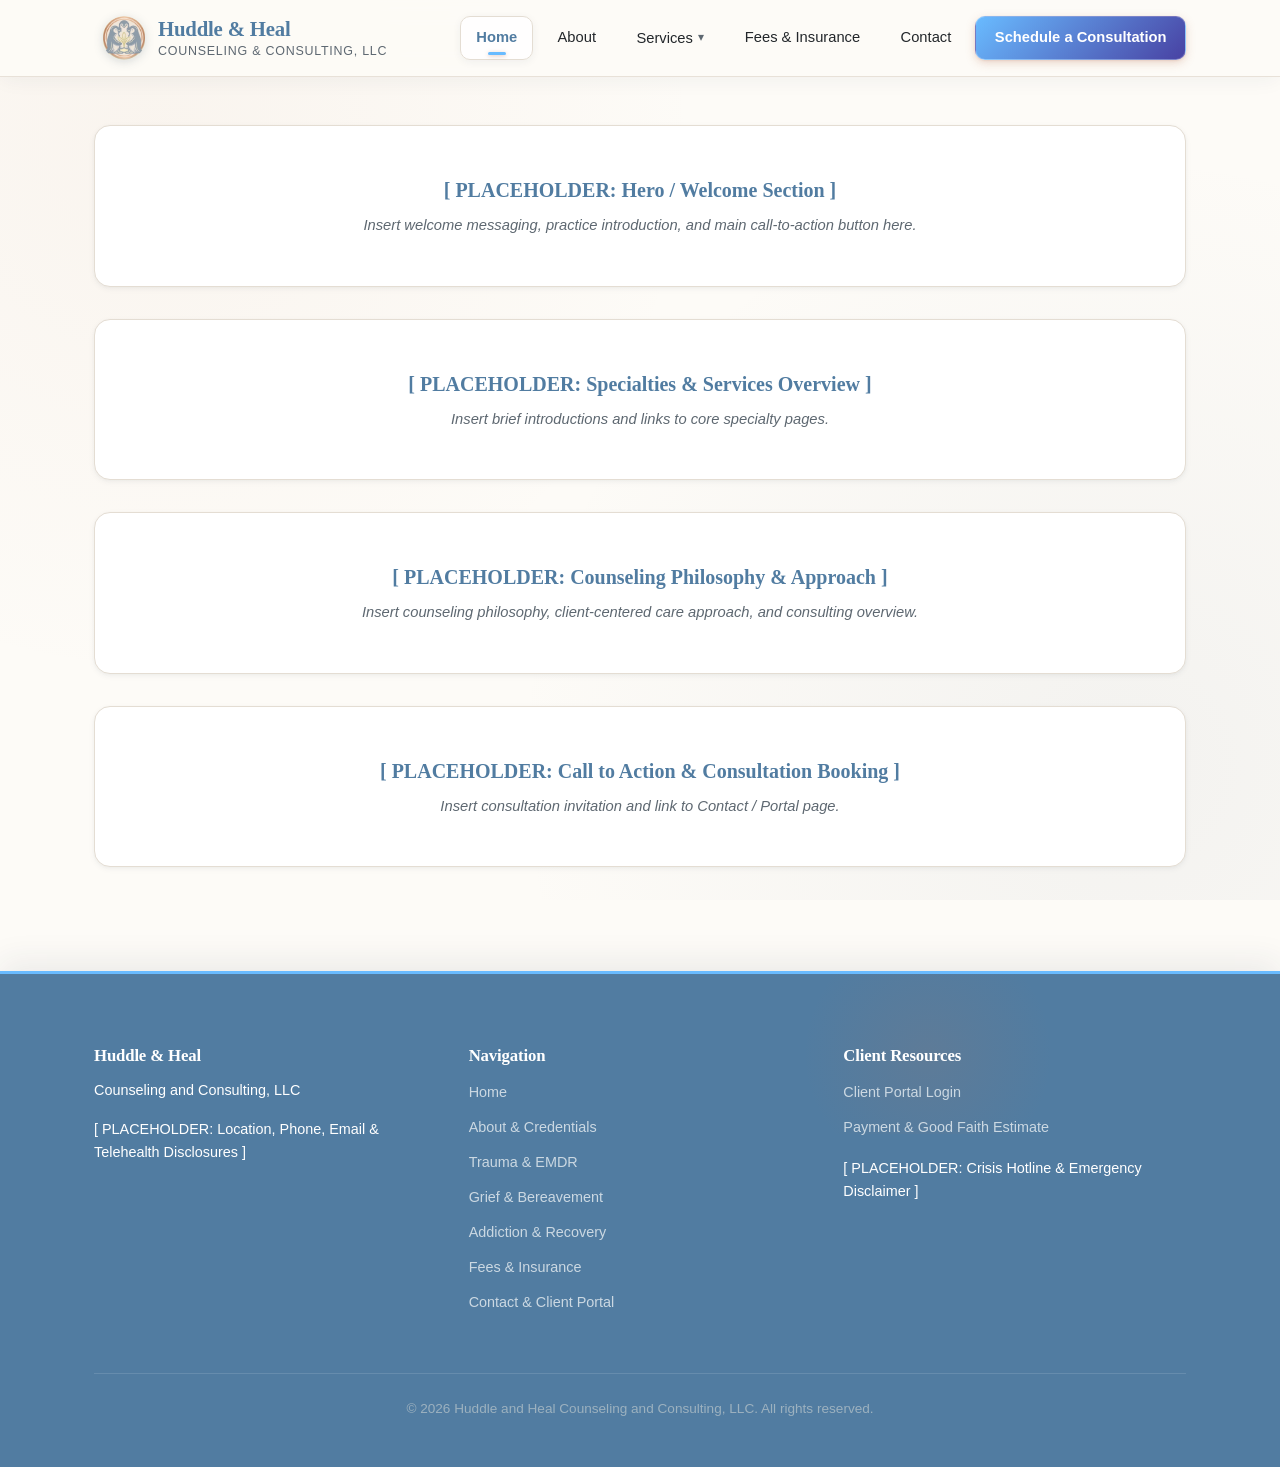
==== index.html @ 3f5bf5b2 "CSS Styling and nav-bar" ====
<!DOCTYPE html>
<html lang="en">

<head>
  <meta charset="UTF-8">
  <meta name="viewport" content="width=device-width, initial-scale=1.0">
  <meta name="description"
    content="Huddle and Heal Counseling and Consulting, LLC - Professional mental health counseling and consulting services.">
  <title>Home | Huddle and Heal Counseling and Consulting, LLC</title>
  <link rel="stylesheet" href="css/styles.css">
</head>

<body>
  <!-- Skip link for keyboard accessibility -->
  <a href="#main-content" class="skip-link">Skip to main content</a>

  <!-- Global Site Header -->
  <header class="site-header">
    <div class="container header-inner">
      <a href="index.html" class="brand-link" aria-label="Huddle and Heal Counseling and Consulting - Home">
        <img src="assets/logo_sm.png" alt="Huddle &amp; Heal Logo" class="brand-logo" width="48" height="48">
        <div class="brand-text">
          <span class="brand-name">Huddle &amp; Heal</span>
          <span class="brand-subtitle">Counseling &amp; Consulting, LLC</span>
        </div>
      </a>

      <button id="nav-toggle" class="nav-toggle" aria-expanded="false" aria-controls="primary-nav"
        aria-label="Toggle navigation menu">
        <span aria-hidden="true">&#9776;</span> Menu
      </button>

      <nav aria-label="Primary Navigation">
        <ul id="primary-nav" class="nav-menu">
          <li><a href="index.html" class="nav-link active" aria-current="page">Home</a></li>
          <li><a href="about.html" class="nav-link">About</a></li>
          <li class="nav-item-dropdown">
            <button class="nav-link dropdown-toggle" aria-expanded="false" aria-haspopup="true">
              Services <span class="dropdown-chevron" aria-hidden="true">&#9662;</span>
            </button>
            <ul class="dropdown-menu" aria-label="Services Submenu">
              <li><a href="trauma-emdr.html" class="dropdown-link">Trauma &amp; EMDR</a></li>
              <li><a href="grief-loss.html" class="dropdown-link">Grief &amp; Loss</a></li>
              <li><a href="addiction-recovery.html" class="dropdown-link">Addiction Recovery</a></li>
            </ul>
          </li>
          <li><a href="fees.html" class="nav-link">Fees &amp; Insurance</a></li>
          <li><a href="contact.html" class="nav-link">Contact</a></li>
          <li><a href="#" class="nav-link nav-cta">Schedule a Consultation</a></li>
        </ul>
      </nav>
    </div>
  </header>

  <!-- Main Content Area -->
  <main id="main-content" class="site-main">
    <div class="container">

      <!-- =================================================================
           PLACEHOLDER: Hero Section
           Insert headline, mission statement, welcoming intro, and primary CTA here.
           ================================================================= -->
      <section class="placeholder-box" aria-label="Hero Section Placeholder">
        <p class="placeholder-title">[ PLACEHOLDER: Hero / Welcome Section ]</p>
        <p class="placeholder-note">Insert welcome messaging, practice introduction, and main call-to-action button
          here.</p>
      </section>

      <!-- =================================================================
           PLACEHOLDER: Specialties / Services Overview
           Insert summary cards or links to specialties (Trauma/EMDR, Grief, Addiction).
           ================================================================= -->
      <section class="placeholder-box" aria-label="Specialties Overview Placeholder">
        <p class="placeholder-title">[ PLACEHOLDER: Specialties &amp; Services Overview ]</p>
        <p class="placeholder-note">Insert brief introductions and links to core specialty pages.</p>
      </section>

      <!-- =================================================================
           PLACEHOLDER: Practice Approach / Philosophy
           Insert counseling philosophy, consulting scope, and care values here.
           ================================================================= -->
      <section class="placeholder-box" aria-label="Practice Approach Placeholder">
        <p class="placeholder-title">[ PLACEHOLDER: Counseling Philosophy &amp; Approach ]</p>
        <p class="placeholder-note">Insert counseling philosophy, client-centered care approach, and consulting
          overview.</p>
      </section>

      <!-- =================================================================
           PLACEHOLDER: Call to Action / Next Steps
           Insert consultation booking details, portal access prompt, and phone/email links.
           ================================================================= -->
      <section class="placeholder-box" aria-label="Call to Action Placeholder">
        <p class="placeholder-title">[ PLACEHOLDER: Call to Action &amp; Consultation Booking ]</p>
        <p class="placeholder-note">Insert consultation invitation and link to Contact / Portal page.</p>
      </section>

    </div>
  </main>

  <!-- Global Site Footer -->
  <footer class="site-footer">
    <div class="container">
      <div class="footer-grid">
        <!-- Practice Info Column -->
        <div>
          <h2 class="footer-heading">Huddle &amp; Heal</h2>
          <p>Counseling and Consulting, LLC</p>
          <!-- PLACEHOLDER: Footer Contact & Location Info -->
          <p class="placeholder-note">[ PLACEHOLDER: Location, Phone, Email &amp; Telehealth Disclosures ]</p>
        </div>

        <!-- Navigation Links Column -->
        <div>
          <h2 class="footer-heading">Navigation</h2>
          <ul class="footer-links">
            <li><a href="index.html">Home</a></li>
            <li><a href="about.html">About &amp; Credentials</a></li>
            <li><a href="trauma-emdr.html">Trauma &amp; EMDR</a></li>
            <li><a href="grief-loss.html">Grief &amp; Bereavement</a></li>
            <li><a href="addiction-recovery.html">Addiction &amp; Recovery</a></li>
            <li><a href="fees.html">Fees &amp; Insurance</a></li>
            <li><a href="contact.html">Contact &amp; Client Portal</a></li>
          </ul>
        </div>

        <!-- Client Portal & Crisis Column -->
        <div>
          <h2 class="footer-heading">Client Resources</h2>
          <ul class="footer-links">
            <li><a href="contact.html">Client Portal Login</a></li>
            <li><a href="fees.html">Payment &amp; Good Faith Estimate</a></li>
          </ul>
          <!-- PLACEHOLDER: Emergency / Crisis Notice -->
          <p class="placeholder-note" style="margin-top: 1rem;">[ PLACEHOLDER: Crisis Hotline &amp; Emergency Disclaimer
            ]</p>
        </div>
      </div>

      <div class="footer-bottom">
        <p>&copy; <span id="current-year">2026</span> Huddle and Heal Counseling and Consulting, LLC. All rights
          reserved.</p>
      </div>
    </div>
  </footer>

  <script src="js/main.js"></script>
</body>

</html>
---- css/styles.css ----
/* ==========================================================================
   Huddle and Heal Counseling and Consulting, LLC
   Base Stylesheet (Vanilla CSS - Zero External Dependencies)
   ========================================================================== */

/* Design Tokens & CSS Variables */
:root {
  /* Color Palette - Matched & Harmonized with Practice Logo (assets/logo.png) */
  /* Slate Blue (Drawn from the penguins & trustworthy clinical foundation) */
  --color-primary: #3c5870;
  --color-primary-light: #52738d;
  --color-primary-dark: #517ca1;
  --color-primary-soft: #edf3f7;

  /* Rose Gold / Warm Terracotta Copper (Drawn from the emblem outer ring) */
  --color-accent: #69bbff;
  --color-accent-hover: #4842a3;
  --color-accent-soft: #fbf1eb;

  /* Golden Wheat / Sprout Gold (Drawn from the center healing sprout) */
  --color-secondary: #9c7b52;
  --color-secondary-light: #d8ba96;
  --color-secondary-soft: #fcf6ee;

  /* Warm Cream & Soft Parchment (Drawn from the logo background & inner emblem) */
  --color-bg-page: #fdfbf7;
  --color-bg-surface: #ffffff;
  --color-bg-alt: #f5efe6;

  /* Typography Neutrals (Warm charcoal drawn from logo text) */
  --color-text-main: #23272b;
  --color-text-muted: #5e6871;
  --color-text-inverse: #ffffff;

  /* Warm Borders & Dividers */
  --color-border: #e4ddd3;
  --color-border-subtle: #efe9e0;

  /* Modern Elevation & Shadow System */
  --shadow-xs: 0 1px 2px rgba(34, 55, 73, 0.04);
  --shadow-sm: 0 2px 6px rgba(34, 55, 73, 0.05), 0 1px 3px rgba(34, 55, 73, 0.03);
  --shadow-md: 0 8px 20px -3px rgba(34, 55, 73, 0.08), 0 3px 8px -2px rgba(34, 55, 73, 0.04);
  --shadow-lg: 0 16px 32px -4px rgba(34, 55, 73, 0.1), 0 6px 14px -3px rgba(34, 55, 73, 0.05);
  --shadow-xl: 0 24px 44px -6px rgba(34, 55, 73, 0.12), 0 10px 20px -5px rgba(34, 55, 73, 0.06);
  --shadow-glow-accent: 0 6px 20px rgba(186, 116, 84, 0.35);
  --shadow-glow-primary: 0 6px 20px rgba(60, 88, 112, 0.25);
  --shadow-inner: inset 0 2px 4px 0 rgba(34, 55, 73, 0.04);

  /* Modern Transitions & Easing */
  --ease-spring: cubic-bezier(0.16, 1, 0.3, 1);
  --ease-smooth: cubic-bezier(0.4, 0, 0.2, 1);
  --transition-fast: 0.15s var(--ease-smooth);
  --transition-base: 0.25s var(--ease-spring);
  --transition-slow: 0.4s var(--ease-spring);

  /* Typography Stack - System font stack for zero external dependencies */
  --font-family-sans: -apple-system, BlinkMacSystemFont, "Segoe UI", Roboto, "Helvetica Neue", Arial, sans-serif;
  --font-family-serif: "Georgia", "Cambria", "Times New Roman", serif;

  --font-size-base: 1rem;
  --line-height-base: 1.6;

  /* Spacing Scale */
  --space-xxs: 0.25rem;
  --space-xs: 0.5rem;
  --space-sm: 0.75rem;
  --space-md: 1rem;
  --space-lg: 1.5rem;
  --space-xl: 2rem;
  --space-2xl: 3rem;
  --space-3xl: 4.5rem;

  /* Layout */
  --container-max-width: 1140px;
  --header-height: 4.75rem;
  --border-radius-sm: 6px;
  --border-radius-md: 10px;
  --border-radius-lg: 16px;
}

/* Reset & Box Sizing */
*,
*::before,
*::after {
  box-sizing: border-box;
  margin: 0;
  padding: 0;
}

html {
  font-size: 100%;
  scroll-behavior: smooth;
}

body {
  min-height: 100vh;
  display: flex;
  flex-direction: column;
  background-color: var(--color-bg-page);
  background-image:
    radial-gradient(circle at 12% 15%, rgba(202, 156, 125, 0.07) 0%, transparent 40%),
    radial-gradient(circle at 88% 85%, rgba(144, 154, 164, 0.09) 0%, transparent 45%);
  background-attachment: fixed;
  color: var(--color-text-main);
  font-family: var(--font-family-sans);
  font-size: var(--font-size-base);
  line-height: var(--line-height-base);
  -webkit-font-smoothing: antialiased;
}

/* Typography Defaults */
h1,
h2,
h3,
h4,
h5,
h6 {
  font-family: var(--font-family-serif);
  color: var(--color-primary-dark);
  line-height: 1.25;
  font-weight: 600;
  margin-bottom: var(--space-md);
  letter-spacing: -0.01em;
}

h1 {
  font-size: 2.25rem;
}

h2 {
  font-size: 1.75rem;
}

h3 {
  font-size: 1.35rem;
}

p {
  margin-bottom: var(--space-md);
}

a {
  color: var(--color-primary);
  text-decoration: none;
  transition: color var(--transition-fast);
}

a:hover,
a:focus-visible {
  color: var(--color-accent);
}

ul,
ol {
  margin-bottom: var(--space-md);
  padding-left: var(--space-xl);
}

/* Layout Utilities */
.container {
  width: 100%;
  max-width: var(--container-max-width);
  margin-left: auto;
  margin-right: auto;
  padding-left: var(--space-lg);
  padding-right: var(--space-lg);
}

/* ==========================================================================
   Header & Navigation
   ========================================================================== */
.site-header {
  position: sticky;
  top: 0;
  z-index: 1000;
  background-color: rgba(253, 251, 247, 0.92);
  backdrop-filter: blur(14px);
  -webkit-backdrop-filter: blur(14px);
  border-bottom: 1px solid rgba(228, 221, 211, 0.85);
  box-shadow: 0 4px 20px -2px rgba(34, 55, 73, 0.06);
  transition: background-color var(--transition-base), box-shadow var(--transition-base);
}

.site-header.is-scrolled {
  background-color: rgba(253, 251, 247, 0.98);
  box-shadow: 0 8px 24px -4px rgba(34, 55, 73, 0.1);
  border-bottom-color: rgba(228, 221, 211, 0.95);
}

.header-inner {
  display: flex;
  align-items: center;
  justify-content: space-between;
  min-height: var(--header-height);
  padding-top: var(--space-xs);
  padding-bottom: var(--space-xs);
}

.brand-link {
  display: flex;
  align-items: center;
  gap: var(--space-sm);
  text-decoration: none;
  border-radius: var(--border-radius-sm);
  padding: var(--space-xxs) var(--space-xs);
  transition: transform var(--transition-base);
}

.brand-link:hover,
.brand-link:focus-visible {
  transform: translateY(-1.5px);
}

.brand-logo {
  width: 44px;
  height: 44px;
  object-fit: contain;
  border-radius: 50%;
  filter: drop-shadow(0 2px 5px rgba(34, 55, 73, 0.16));
  transition: transform var(--transition-base);
  flex-shrink: 0;
}

.brand-link:hover .brand-logo {
  transform: scale(1.06) rotate(-2deg);
}

.brand-text {
  display: flex;
  flex-direction: column;
}

.brand-name {
  font-family: var(--font-family-serif);
  font-size: 1.3rem;
  font-weight: 700;
  color: var(--color-primary-dark);
  letter-spacing: -0.01em;
  transition: color var(--transition-fast);
  line-height: 1.2;
}

.brand-link:hover .brand-name {
  color: var(--color-accent);
}

.brand-subtitle {
  font-size: 0.78rem;
  color: var(--color-text-muted);
  letter-spacing: 0.06em;
  text-transform: uppercase;
  line-height: 1.2;
  margin-top: 2px;
}

/* Nav Menu */
.nav-menu {
  display: flex;
  align-items: center;
  gap: var(--space-xs);
  list-style: none;
  margin: 0;
  padding: 0;
}

.nav-link {
  position: relative;
  font-size: 0.92rem;
  font-weight: 500;
  color: var(--color-text-main);
  padding: 0.55rem 0.95rem;
  border-radius: var(--border-radius-md);
  border: 1px solid transparent;
  transition:
    color var(--transition-fast),
    background-color var(--transition-fast),
    border-color var(--transition-fast),
    box-shadow var(--transition-base),
    transform var(--transition-base);
  display: inline-flex;
  align-items: center;
  justify-content: center;
}

/* Noticeable Hover State for Nav Buttons */
.nav-link:hover {
  color: var(--color-primary-dark);
  background-color: var(--color-bg-surface);
  border-color: var(--color-border);
  box-shadow: 0 4px 12px rgba(60, 88, 112, 0.12), 0 1px 3px rgba(60, 88, 112, 0.06);
  transform: translateY(-2px);
}

.nav-link:focus-visible {
  color: var(--color-primary-dark);
  background-color: var(--color-bg-surface);
  border-color: var(--color-primary);
  box-shadow: 0 0 0 3px rgba(60, 88, 112, 0.25), 0 4px 12px rgba(60, 88, 112, 0.1);
  outline: none;
  transform: translateY(-1px);
}

.nav-link:active {
  transform: translateY(0);
  box-shadow: 0 2px 4px rgba(60, 88, 112, 0.08);
}

/* Active Page Indicator with Warm Copper Dot/Accent */
.nav-link.active {
  color: var(--color-primary-dark);
  font-weight: 600;
  background-color: rgba(255, 255, 255, 0.85);
  border-color: var(--color-border);
  box-shadow: 0 2px 8px rgba(34, 55, 73, 0.06);
}

.nav-link.active::after {
  content: "";
  position: absolute;
  bottom: 4px;
  left: 50%;
  transform: translateX(-50%);
  width: 18px;
  height: 2.5px;
  background-color: var(--color-accent);
  border-radius: 2px;
  box-shadow: 0 1px 4px rgba(186, 116, 84, 0.4);
}

/* Nav CTA - Contact & Portal Access Button */
.nav-cta {
  background: linear-gradient(135deg, var(--color-accent) 0%, var(--color-accent-hover) 100%);
  color: var(--color-text-inverse) !important;
  font-weight: 600;
  padding: 0.55rem 1.15rem;
  border-radius: var(--border-radius-md);
  border: 1px solid rgba(255, 255, 255, 0.25);
  box-shadow: 0 3px 10px rgba(186, 116, 84, 0.28), 0 1px 2px rgba(186, 116, 84, 0.15);
  transition:
    background var(--transition-fast),
    box-shadow var(--transition-base),
    transform var(--transition-base),
    filter var(--transition-fast);
}

/* Noticeable Hover State for CTA Button */
.nav-cta:hover {
  background: linear-gradient(135deg, #4842a3 0%, var(--color-accent) 100%);
  box-shadow: 0 8px 24px rgba(186, 116, 84, 0.42), 0 2px 6px rgba(186, 116, 84, 0.2);
  transform: translateY(-2.5px) scale(1.02);
  filter: brightness(1.04);
}

.nav-cta:focus-visible {
  outline: none;
  box-shadow: 0 0 0 3px rgba(186, 116, 84, 0.4), 0 8px 24px rgba(186, 116, 84, 0.4);
  transform: translateY(-1.5px);
}

.nav-cta:active {
  transform: translateY(0) scale(0.99);
  box-shadow: 0 2px 6px rgba(186, 116, 84, 0.3);
}

.nav-cta.active::after {
  display: none;
}

/* ==========================================================================
   Services Dropdown Menu
   ========================================================================== */
.nav-item-dropdown {
  position: relative;
  list-style: none;
}

.dropdown-toggle {
  font-family: inherit;
  font-size: 0.92rem;
  font-weight: 500;
  cursor: pointer;
  background: transparent;
  border: 1px solid transparent;
  display: inline-flex;
  align-items: center;
  gap: 0.35rem;
}

.dropdown-chevron {
  font-size: 0.72rem;
  line-height: 1;
  display: inline-block;
  transition: transform var(--transition-fast);
  color: var(--color-text-muted);
}

.dropdown-toggle:hover .dropdown-chevron,
.dropdown-toggle[aria-expanded="true"] .dropdown-chevron,
.nav-item-dropdown:hover .dropdown-chevron {
  transform: rotate(180deg);
  color: var(--color-primary-dark);
}

.dropdown-menu {
  position: absolute;
  top: calc(100% + 6px);
  left: 0;
  min-width: 220px;
  background-color: rgba(253, 251, 247, 0.98);
  backdrop-filter: blur(16px);
  -webkit-backdrop-filter: blur(16px);
  border: 1px solid var(--color-border);
  border-radius: var(--border-radius-md);
  box-shadow: var(--shadow-lg), 0 0 0 1px rgba(186, 116, 84, 0.15);
  padding: var(--space-xs);
  list-style: none;
  margin: 0;
  display: none;
  flex-direction: column;
  gap: 3px;
  z-index: 1010;
  animation: dropdownFadeIn 0.2s var(--ease-spring);
}

/* Invisible bridge so mouse hover doesn't close the dropdown */
.dropdown-menu::before {
  content: "";
  position: absolute;
  top: -8px;
  left: 0;
  right: 0;
  height: 8px;
}

@keyframes dropdownFadeIn {
  from {
    opacity: 0;
    transform: translateY(-6px);
  }

  to {
    opacity: 1;
    transform: translateY(0);
  }
}

/* Desktop hover / focus / open triggers */
.nav-item-dropdown:hover .dropdown-menu,
.nav-item-dropdown:focus-within .dropdown-menu,
.dropdown-menu.is-open {
  display: flex;
}

.dropdown-link {
  font-size: 0.9rem;
  font-weight: 500;
  color: var(--color-text-main);
  padding: 0.6rem 0.95rem;
  border-radius: var(--border-radius-sm);
  text-decoration: none;
  display: block;
  transition:
    color var(--transition-fast),
    background-color var(--transition-fast),
    transform var(--transition-base),
    box-shadow var(--transition-fast);
}

.dropdown-link:hover,
.dropdown-link:focus-visible {
  color: var(--color-primary-dark);
  background-color: var(--color-bg-surface);
  transform: translateX(3px);
  box-shadow: var(--shadow-xs);
}

.dropdown-link.active {
  font-weight: 600;
  color: var(--color-primary-dark);
  background-color: var(--color-bg-alt);
  border-left: 3px solid var(--color-accent);
}

/* Mobile Nav Toggle */
.nav-toggle {
  display: none;
  background-color: var(--color-bg-surface);
  border: 1px solid var(--color-border);
  padding: 0.5rem 0.85rem;
  border-radius: var(--border-radius-md);
  cursor: pointer;
  color: var(--color-text-main);
  font-size: 0.95rem;
  font-weight: 500;
  box-shadow: var(--shadow-xs);
  transition:
    background-color var(--transition-fast),
    border-color var(--transition-fast),
    box-shadow var(--transition-base),
    transform var(--transition-base);
}

.nav-toggle:hover {
  background-color: var(--color-bg-alt);
  border-color: var(--color-primary-light);
  color: var(--color-primary-dark);
  box-shadow: var(--shadow-sm);
  transform: translateY(-1px);
}

.nav-toggle:focus-visible {
  outline: none;
  box-shadow: 0 0 0 3px rgba(60, 88, 112, 0.3), var(--shadow-sm);
}

.nav-toggle:active {
  transform: translateY(0);
}

/* ==========================================================================
   Main Content Area & Page Header
   ========================================================================== */
.site-main {
  flex: 1 0 auto;
  padding-top: var(--space-2xl);
  padding-bottom: var(--space-3xl);
}

/* Page Header / Hero Block Base with Gradient Highlighting */
.page-header {
  position: relative;
  padding: var(--space-3xl) 0;
  margin-bottom: var(--space-2xl);
  background: linear-gradient(180deg, var(--color-bg-alt) 0%, rgba(245, 239, 230, 0.5) 100%);
  border-bottom: 1px solid var(--color-border);
  box-shadow: 0 4px 20px -4px rgba(34, 55, 73, 0.05);
  overflow: hidden;
}

.page-header::before {
  content: "";
  position: absolute;
  top: 0;
  left: 0;
  right: 0;
  height: 3px;
  background: linear-gradient(90deg, var(--color-primary) 0%, var(--color-accent) 50%, var(--color-secondary) 100%);
  opacity: 0.9;
}

.page-header h1 {
  margin-bottom: var(--space-xs);
  letter-spacing: -0.02em;
}

.page-header .page-description {
  color: var(--color-text-muted);
  font-size: 1.15rem;
  max-width: 700px;
  margin-bottom: 0;
  line-height: 1.5;
}

/* ==========================================================================
   Placeholder Box Styles - Modern Card Surface with Subtle Highlighting & Shadows
   ========================================================================== */
.placeholder-box {
  position: relative;
  background: var(--color-bg-surface);
  border: 1px solid var(--color-border);
  border-radius: var(--border-radius-lg);
  padding: var(--space-2xl) var(--space-xl);
  margin-bottom: var(--space-xl);
  text-align: center;
  box-shadow: var(--shadow-sm);
  transition:
    transform var(--transition-base),
    box-shadow var(--transition-base),
    border-color var(--transition-fast);
  overflow: hidden;
}

/* Ambient glow accent top line on cards */
.placeholder-box::before {
  content: "";
  position: absolute;
  top: 0;
  left: 0;
  right: 0;
  height: 3px;
  background: linear-gradient(90deg, transparent, rgba(186, 116, 84, 0.4), transparent);
  opacity: 0;
  transition: opacity var(--transition-base);
}

/* Noticeable Hover State for Cards */
.placeholder-box:hover {
  transform: translateY(-4px);
  box-shadow: var(--shadow-md), 0 0 0 1px rgba(186, 116, 84, 0.25);
  border-color: var(--color-secondary-light);
}

.placeholder-box:hover::before {
  opacity: 1;
}

.placeholder-box .placeholder-title {
  font-family: var(--font-family-serif);
  font-size: 1.25rem;
  font-weight: 600;
  color: var(--color-primary-dark);
  margin-bottom: var(--space-xs);
  transition: color var(--transition-fast);
}

.placeholder-box:hover .placeholder-title {
  color: var(--color-accent);
}

.placeholder-box .placeholder-note {
  color: var(--color-text-muted);
  font-size: 0.92rem;
  font-style: italic;
  margin-bottom: 0;
  max-width: 680px;
  margin-left: auto;
  margin-right: auto;
}

/* ==========================================================================
   Reusable Modern Interactive Controls & Buttons
   ========================================================================== */
.btn {
  display: inline-flex;
  align-items: center;
  justify-content: center;
  font-family: var(--font-family-sans);
  font-size: 0.95rem;
  font-weight: 600;
  line-height: 1.2;
  padding: 0.65rem 1.4rem;
  border-radius: var(--border-radius-md);
  border: 1px solid transparent;
  cursor: pointer;
  text-decoration: none;
  transition:
    background var(--transition-fast),
    border-color var(--transition-fast),
    box-shadow var(--transition-base),
    transform var(--transition-base),
    filter var(--transition-fast);
}

.btn-primary {
  background-color: var(--color-primary);
  color: var(--color-text-inverse);
  box-shadow: 0 4px 12px rgba(60, 88, 112, 0.25);
}

.btn-primary:hover {
  background-color: var(--color-primary-light);
  color: var(--color-text-inverse);
  box-shadow: 0 8px 22px rgba(60, 88, 112, 0.35);
  transform: translateY(-2px);
}

.btn-accent {
  background: linear-gradient(135deg, var(--color-accent) 0%, var(--color-accent-hover) 100%);
  color: var(--color-text-inverse);
  box-shadow: 0 4px 14px rgba(186, 116, 84, 0.3);
}

.btn-accent:hover {
  color: var(--color-text-inverse);
  box-shadow: 0 8px 24px rgba(186, 116, 84, 0.45);
  transform: translateY(-2px);
  filter: brightness(1.05);
}

.btn-outline {
  background-color: transparent;
  color: var(--color-primary-dark);
  border-color: var(--color-border);
  box-shadow: var(--shadow-xs);
}

.btn-outline:hover {
  background-color: var(--color-bg-surface);
  border-color: var(--color-primary);
  color: var(--color-primary-dark);
  box-shadow: var(--shadow-sm);
  transform: translateY(-2px);
}

.btn:active {
  transform: translateY(0);
}

/* ==========================================================================
   Footer
   ========================================================================== */
.site-footer {
  margin-top: auto;
  position: relative;
  background-color: var(--color-primary-dark);
  color: var(--color-text-inverse);
  padding-top: var(--space-3xl);
  padding-bottom: var(--space-xl);
  font-size: 0.9rem;
  border-top: 3px solid var(--color-accent);
  box-shadow: 0 -10px 30px rgba(34, 55, 73, 0.08);
}

/* Subtle ambient glow in footer */
.site-footer::before {
  content: "";
  position: absolute;
  top: 0;
  right: 15%;
  width: 320px;
  height: 160px;
  background: radial-gradient(circle, rgba(186, 116, 84, 0.12) 0%, transparent 70%);
  pointer-events: none;
}

.footer-grid {
  display: grid;
  grid-template-columns: repeat(auto-fit, minmax(220px, 1fr));
  gap: var(--space-xl);
  margin-bottom: var(--space-2xl);
  position: relative;
}

.footer-heading {
  color: var(--color-text-inverse);
  font-size: 1.05rem;
  margin-bottom: var(--space-sm);
  font-family: var(--font-family-serif);
  letter-spacing: -0.01em;
}

.footer-links {
  list-style: none;
  padding: 0;
  margin: 0;
}

.footer-links li {
  margin-bottom: var(--space-xs);
}

.footer-links a {
  display: inline-block;
  color: #cbd8e2;
  text-decoration: none;
  padding: 2px 0;
  border-radius: var(--border-radius-sm);
  transition:
    color var(--transition-fast),
    transform var(--transition-base);
}

.footer-links a:hover,
.footer-links a:focus-visible {
  color: #f3cfbe;
  text-decoration: none;
  transform: translateX(4px);
}

.footer-links a:focus-visible {
  outline: 2px solid rgba(243, 207, 190, 0.6);
  outline-offset: 2px;
}

.footer-bottom {
  border-top: 1px solid rgba(255, 255, 255, 0.12);
  padding-top: var(--space-lg);
  text-align: center;
  color: #9cb1bf;
  font-size: 0.85rem;
}

/* ==========================================================================
   Accessibility
   ========================================================================== */
.skip-link {
  position: absolute;
  top: -999px;
  left: 1rem;
  background: var(--color-primary-dark);
  color: var(--color-text-inverse);
  padding: var(--space-xs) var(--space-md);
  z-index: 9999;
  border-radius: var(--border-radius-sm);
  box-shadow: var(--shadow-md);
  transition: top var(--transition-fast);
}

.skip-link:focus {
  top: 1rem;
}

/* ==========================================================================
   Responsive Navigation
   ========================================================================== */
@media (max-width: 860px) {
  .nav-toggle {
    display: inline-flex;
    align-items: center;
    gap: 0.4rem;
  }

  .nav-menu {
    display: none;
    position: absolute;
    top: 100%;
    left: 0;
    right: 0;
    flex-direction: column;
    align-items: stretch;
    background-color: rgba(253, 251, 247, 0.98);
    backdrop-filter: blur(16px);
    -webkit-backdrop-filter: blur(16px);
    border-bottom: 1px solid var(--color-border);
    padding: var(--space-md) var(--space-lg);
    box-shadow: var(--shadow-lg);
    gap: var(--space-xs);
    animation: slideDown 0.25s var(--ease-spring);
  }

  @keyframes slideDown {
    from {
      opacity: 0;
      transform: translateY(-8px);
    }

    to {
      opacity: 1;
      transform: translateY(0);
    }
  }

  .nav-menu.is-active {
    display: flex;
  }

  .nav-menu .nav-link {
    width: 100%;
    justify-content: flex-start;
    padding: 0.7rem 1rem;
  }

  .nav-menu .dropdown-toggle {
    width: 100%;
    justify-content: space-between;
  }

  .nav-menu .dropdown-menu {
    position: static;
    display: none;
    box-shadow: none;
    border: 1px solid var(--color-border);
    background-color: rgba(245, 239, 230, 0.6);
    border-radius: var(--border-radius-sm);
    margin: var(--space-xxs) 0 var(--space-xs) var(--space-md);
    padding: var(--space-xs);
    animation: none;
  }

  .nav-menu .dropdown-menu.is-open {
    display: flex;
  }

  .nav-menu .dropdown-link {
    padding: 0.55rem 0.85rem;
  }

  .nav-menu .nav-link.active::after {
    left: 1rem;
    bottom: 8px;
    transform: none;
  }

  .nav-menu .nav-cta {
    width: 100%;
    justify-content: center;
    text-align: center;
    margin-top: var(--space-xs);
    padding: 0.75rem 1rem;
  }
}
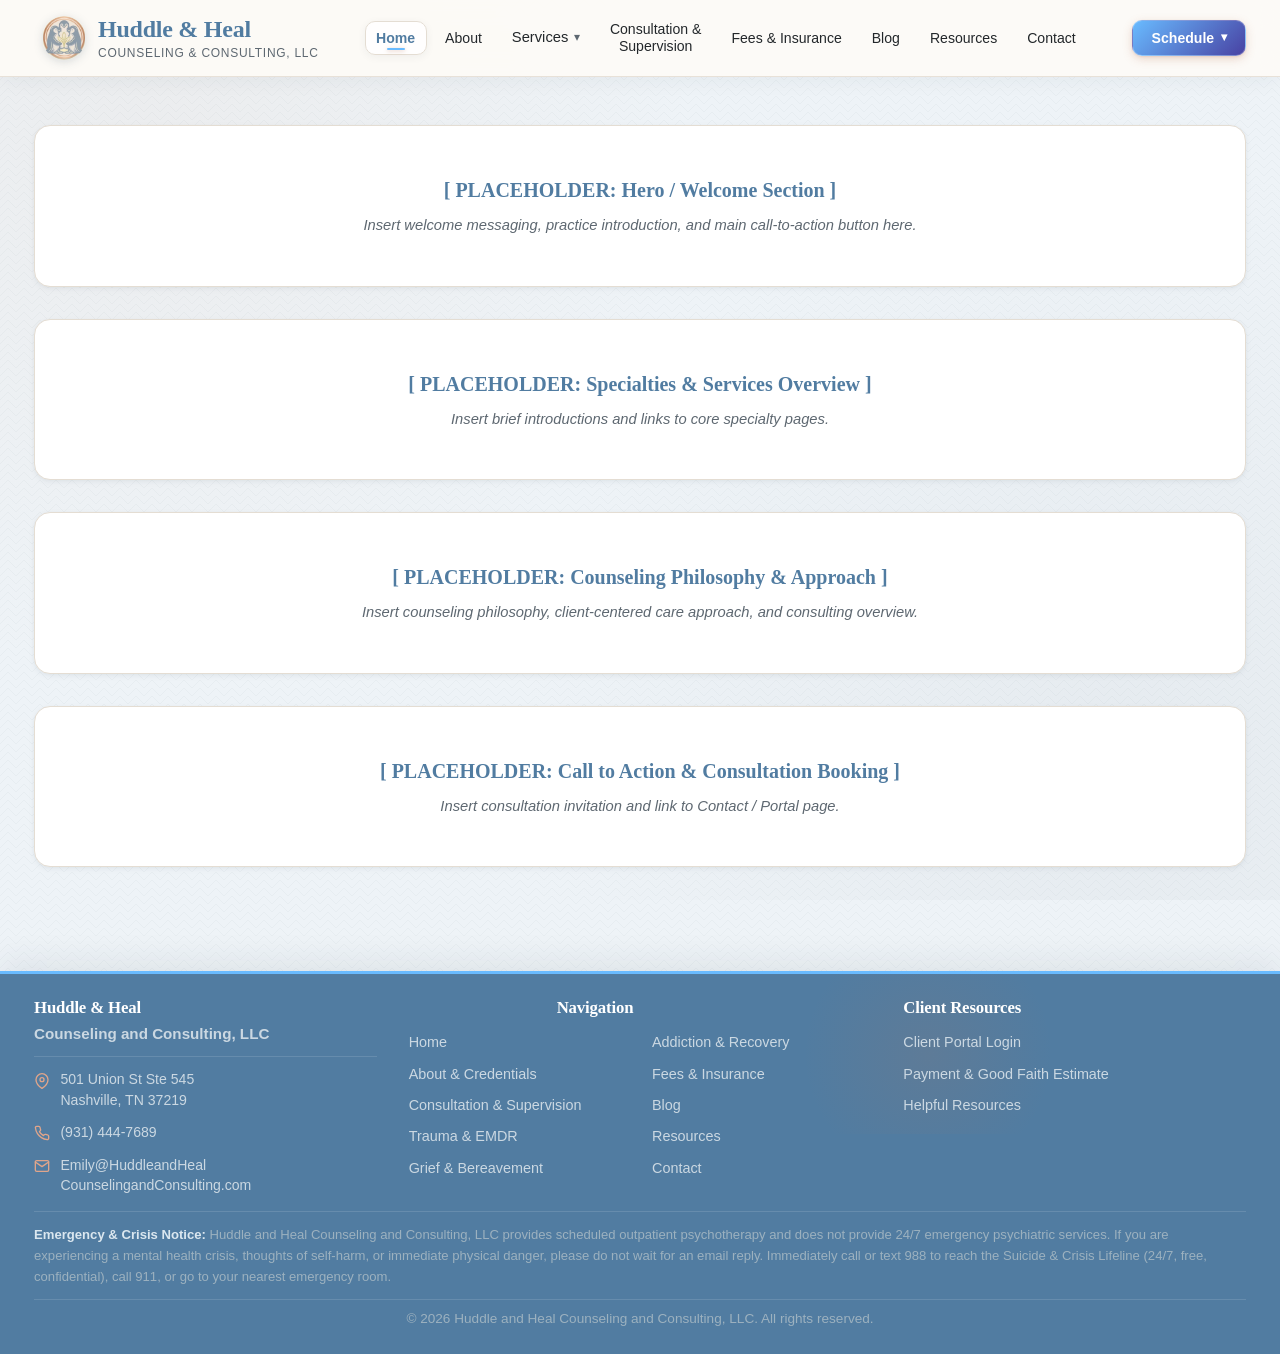
==== commit d5aa004f: "Footer information added and styling changes to nav-bar" ====
--- a/index.html
+++ b/index.html
@@ -42,11 +42,25 @@
               <li><a href="trauma-emdr.html" class="dropdown-link">Trauma &amp; EMDR</a></li>
               <li><a href="grief-loss.html" class="dropdown-link">Grief &amp; Loss</a></li>
               <li><a href="addiction-recovery.html" class="dropdown-link">Addiction Recovery</a></li>
+              <li><span class="dropdown-link is-disabled" aria-disabled="true">EMDR Intensives <span
+                    class="badge-soon">(coming soon)</span></span></li>
             </ul>
           </li>
+          <li><a href="consultation.html" class="nav-link">Consultation &amp; <br> Supervision</a></li>
           <li><a href="fees.html" class="nav-link">Fees &amp; Insurance</a></li>
+          <li><a href="blog.html" class="nav-link">Blog</a></li>
+          <li><a href="resources.html" class="nav-link">Resources</a></li>
           <li><a href="contact.html" class="nav-link">Contact</a></li>
-          <li><a href="#" class="nav-link nav-cta">Schedule a Consultation</a></li>
+          <li class="nav-item-dropdown cta-dropdown">
+            <button class="nav-link nav-cta cta-dropdown-toggle" aria-expanded="false" aria-haspopup="true">
+              <span>Schedule</span>
+              <span class="dropdown-chevron cta-chevron" aria-hidden="true">&#9662;</span>
+            </button>
+            <ul class="dropdown-menu cta-dropdown-menu" aria-label="Scheduling Options">
+              <li><a href="#" class="dropdown-link">Schedule a Session</a></li>
+              <li><a href="#" class="dropdown-link">Schedule a Consultation</a></li>
+            </ul>
+          </li>
         </ul>
       </nav>
     </div>
@@ -101,39 +115,82 @@
   <footer class="site-footer">
     <div class="container">
       <div class="footer-grid">
-        <!-- Practice Info Column -->
-        <div>
+        <!-- Practice Info & Location Column -->
+        <div class="footer-practice-info">
           <h2 class="footer-heading">Huddle &amp; Heal</h2>
-          <p>Counseling and Consulting, LLC</p>
-          <!-- PLACEHOLDER: Footer Contact & Location Info -->
-          <p class="placeholder-note">[ PLACEHOLDER: Location, Phone, Email &amp; Telehealth Disclosures ]</p>
-        </div>
-
-        <!-- Navigation Links Column -->
-        <div>
+          <p class="footer-practice-subhead">Counseling and Consulting, LLC</p>
+          <address class="footer-contact">
+            <p class="footer-contact-item footer-address">
+              <svg class="footer-contact-icon" width="16" height="16" viewBox="0 0 24 24" fill="none"
+                stroke="currentColor" stroke-width="2" stroke-linecap="round" stroke-linejoin="round"
+                aria-hidden="true">
+                <path d="M21 10c0 7-9 13-9 13s-9-6-9-13a9 9 0 0 1 18 0z"></path>
+                <circle cx="12" cy="10" r="3"></circle>
+              </svg>
+              <span class="footer-contact-text">501 Union St Ste 545<br>Nashville, TN 37219</span>
+            </p>
+            <p class="footer-contact-item footer-phone">
+              <svg class="footer-contact-icon" width="16" height="16" viewBox="0 0 24 24" fill="none"
+                stroke="currentColor" stroke-width="2" stroke-linecap="round" stroke-linejoin="round"
+                aria-hidden="true">
+                <path
+                  d="M22 16.92v3a2 2 0 0 1-2.18 2 19.79 19.79 0 0 1-8.63-3.07 19.5 19.5 0 0 1-6-6 19.79 19.79 0 0 1-3.07-8.67A2 2 0 0 1 4.11 2h3a2 2 0 0 1 2 1.72 12.84 12.84 0 0 0 .7 2.81 2 2 0 0 1-.45 2.11L8.09 9.91a16 16 0 0 0 6 6l1.27-1.27a2 2 0 0 1 2.11-.45 12.84 12.84 0 0 0 2.81.7A2 2 0 0 1 22 16.92z">
+                </path>
+              </svg>
+              <a href="tel:19314447689" class="footer-contact-link">(931) 444-7689</a>
+            </p>
+            <p class="footer-contact-item footer-email">
+              <svg class="footer-contact-icon" width="16" height="16" viewBox="0 0 24 24" fill="none"
+                stroke="currentColor" stroke-width="2" stroke-linecap="round" stroke-linejoin="round"
+                aria-hidden="true">
+                <path d="M4 4h16c1.1 0 2 .9 2 2v12c0 1.1-.9 2-2 2H4c-1.1 0-2-.9-2-2V6c0-1.1.9-2 2-2z"></path>
+                <polyline points="22,6 12,13 2,6"></polyline>
+              </svg>
+              <a href="mailto:emily@huddleandhealcounselingandconsulting.com"
+                class="footer-contact-link">Emily@HuddleandHeal<wbr>CounselingandConsulting.com</a>
+            </p>
+          </address>
+        </div>
+
+        <!-- Navigation Links Column (2 Columns) -->
+        <div class="footer-nav-col">
           <h2 class="footer-heading">Navigation</h2>
-          <ul class="footer-links">
-            <li><a href="index.html">Home</a></li>
-            <li><a href="about.html">About &amp; Credentials</a></li>
-            <li><a href="trauma-emdr.html">Trauma &amp; EMDR</a></li>
-            <li><a href="grief-loss.html">Grief &amp; Bereavement</a></li>
-            <li><a href="addiction-recovery.html">Addiction &amp; Recovery</a></li>
-            <li><a href="fees.html">Fees &amp; Insurance</a></li>
-            <li><a href="contact.html">Contact &amp; Client Portal</a></li>
-          </ul>
-        </div>
-
-        <!-- Client Portal & Crisis Column -->
+          <div class="footer-nav-grid">
+            <ul class="footer-links">
+              <li><a href="index.html">Home</a></li>
+              <li><a href="about.html">About &amp; Credentials</a></li>
+              <li><a href="consultation.html">Consultation &amp; Supervision</a></li>
+              <li><a href="trauma-emdr.html">Trauma &amp; EMDR</a></li>
+              <li><a href="grief-loss.html">Grief &amp; Bereavement</a></li>
+            </ul>
+            <ul class="footer-links">
+              <li><a href="addiction-recovery.html">Addiction &amp; Recovery</a></li>
+              <li><a href="fees.html">Fees &amp; Insurance</a></li>
+              <li><a href="blog.html">Blog</a></li>
+              <li><a href="resources.html">Resources</a></li>
+              <li><a href="contact.html">Contact</a></li>
+            </ul>
+          </div>
+        </div>
+
+        <!-- Client Resources Column -->
         <div>
           <h2 class="footer-heading">Client Resources</h2>
           <ul class="footer-links">
             <li><a href="contact.html">Client Portal Login</a></li>
             <li><a href="fees.html">Payment &amp; Good Faith Estimate</a></li>
+            <li><a href="resources.html">Helpful Resources</a></li>
           </ul>
-          <!-- PLACEHOLDER: Emergency / Crisis Notice -->
-          <p class="placeholder-note" style="margin-top: 1rem;">[ PLACEHOLDER: Crisis Hotline &amp; Emergency Disclaimer
-            ]</p>
-        </div>
+        </div>
+      </div>
+
+      <!-- Dedicated Full-Width Crisis & Emergency Notice -->
+      <div class="footer-crisis">
+        <p><strong>Emergency &amp; Crisis Notice:</strong> Huddle and Heal Counseling and Consulting, LLC provides
+          scheduled outpatient psychotherapy and does not provide 24/7 emergency psychiatric services. If you are
+          experiencing a mental health crisis, thoughts of self-harm, or immediate physical danger, please do not wait
+          for an email reply. Immediately call or text 988 to reach the Suicide &amp; Crisis Lifeline (24/7, free,
+          confidential), call 911, or go to your nearest emergency room.</p>
       </div>
 
       <div class="footer-bottom">
--- a/css/styles.css
+++ b/css/styles.css
@@ -23,7 +23,7 @@
   --color-secondary-soft: #fcf6ee;
 
   /* Warm Cream & Soft Parchment (Drawn from the logo background & inner emblem) */
-  --color-bg-page: #fdfbf7;
+  --color-bg-page: #EEF3F7;
   --color-bg-surface: #ffffff;
   --color-bg-alt: #f5efe6;
 
@@ -71,7 +71,7 @@
   --space-3xl: 4.5rem;
 
   /* Layout */
-  --container-max-width: 1140px;
+  --container-max-width: 1260px;
   --header-height: 4.75rem;
   --border-radius-sm: 6px;
   --border-radius-md: 10px;
@@ -97,10 +97,23 @@
   display: flex;
   flex-direction: column;
   background-color: var(--color-bg-page);
+  /* ==========================================================================
+     Canvas Watermark Pattern (Micro-Chevron / Herringbone Weave)
+     - Technique: Inline SVG data URI (zero external HTTP requests)
+     - Color: Primary slate-blue (#3c5870) at an ultra-subtle 4% opacity
+     - Layered over: Pale slate-mist canvas tint (#EEF3F7) with soft ambient glows
+     - Card Legibility: Content cards (.placeholder-box, header, dropdowns)
+       maintain solid backgrounds (--color-bg-surface: #ffffff) and drop shadows,
+       ensuring the pattern only lives in negative canvas space and never bleeds.
+     - Toggle: To disable, comment out the url() pattern layer & its repeat/size/attachment rules.
+     ========================================================================== */
   background-image:
     radial-gradient(circle at 12% 15%, rgba(202, 156, 125, 0.07) 0%, transparent 40%),
-    radial-gradient(circle at 88% 85%, rgba(144, 154, 164, 0.09) 0%, transparent 45%);
-  background-attachment: fixed;
+    radial-gradient(circle at 88% 85%, rgba(144, 154, 164, 0.09) 0%, transparent 45%),
+    url("data:image/svg+xml,%3Csvg xmlns='http://www.w3.org/2000/svg' width='32' height='16' viewBox='0 0 32 16'%3E%3Cpath d='M0 8 L8 0 L16 8 L24 0 L32 8 M0 16 L8 8 L16 16 L24 8 L32 16' fill='none' stroke='%233c5870' stroke-width='1' stroke-opacity='0.04'/%3E%3C/svg%3E");
+  background-repeat: no-repeat, no-repeat, repeat;
+  background-size: auto, auto, 32px 16px;
+  background-attachment: fixed, fixed, scroll;
   color: var(--color-text-main);
   font-family: var(--font-family-sans);
   font-size: var(--font-size-base);
@@ -232,7 +245,7 @@
 
 .brand-name {
   font-family: var(--font-family-serif);
-  font-size: 1.3rem;
+  font-size: 1.5rem;
   font-weight: 700;
   color: var(--color-primary-dark);
   letter-spacing: -0.01em;
@@ -245,7 +258,7 @@
 }
 
 .brand-subtitle {
-  font-size: 0.78rem;
+  font-size: 0.75rem;
   color: var(--color-text-muted);
   letter-spacing: 0.06em;
   text-transform: uppercase;
@@ -253,24 +266,37 @@
   margin-top: 2px;
 }
 
+.header-inner > nav {
+  display: flex;
+  flex: 1;
+  align-items: center;
+}
+
 /* Nav Menu */
 .nav-menu {
   display: flex;
   align-items: center;
-  gap: var(--space-xs);
+  flex: 1;
+  gap: .45rem;
   list-style: none;
   margin: 0;
   padding: 0;
 }
 
+.nav-menu > li:first-child {
+  margin-left: auto;
+}
+
 .nav-link {
   position: relative;
-  font-size: 0.92rem;
+  font-size: 0.88rem;
   font-weight: 500;
   color: var(--color-text-main);
-  padding: 0.55rem 0.95rem;
+  padding: 0.5rem 0.65rem;
   border-radius: var(--border-radius-md);
   border: 1px solid transparent;
+  line-height: 1.2;
+  text-align: center;
   transition:
     color var(--transition-fast),
     background-color var(--transition-fast),
@@ -327,7 +353,7 @@
   box-shadow: 0 1px 4px rgba(186, 116, 84, 0.4);
 }
 
-/* Nav CTA - Contact & Portal Access Button */
+/* Nav CTA - Portal Access Button */
 .nav-cta {
   background: linear-gradient(135deg, var(--color-accent) 0%, var(--color-accent-hover) 100%);
   color: var(--color-text-inverse) !important;
@@ -479,6 +505,62 @@
   color: var(--color-primary-dark);
   background-color: var(--color-bg-alt);
   border-left: 3px solid var(--color-accent);
+}
+
+.dropdown-link.is-disabled {
+  color: var(--color-text-muted);
+  opacity: 0.65;
+  cursor: not-allowed;
+  user-select: none;
+  display: flex;
+  align-items: center;
+  justify-content: space-between;
+  gap: var(--space-xs);
+  background-color: transparent !important;
+  transform: none !important;
+  box-shadow: none !important;
+}
+
+.badge-soon {
+  font-size: 0.72rem;
+  font-style: italic;
+  font-weight: 500;
+  color: var(--color-accent);
+  white-space: nowrap;
+}
+
+/* ==========================================================================
+   CTA Button Dropdown
+   ========================================================================== */
+.cta-dropdown {
+  position: relative;
+  margin-left: auto;
+}
+
+.cta-dropdown-toggle {
+  cursor: pointer;
+  display: inline-flex;
+  align-items: center;
+  justify-content: center;
+  gap: 0.4rem;
+}
+
+.cta-chevron {
+  font-size: 0.72rem;
+  line-height: 1;
+  color: var(--color-text-inverse) !important;
+  transition: transform var(--transition-fast);
+}
+
+.cta-dropdown:hover .cta-chevron,
+.cta-dropdown-toggle[aria-expanded="true"] .cta-chevron {
+  transform: rotate(180deg);
+}
+
+.cta-dropdown-menu {
+  right: 0;
+  left: auto;
+  min-width: 235px;
 }
 
 /* Mobile Nav Toggle */
@@ -704,8 +786,8 @@
   position: relative;
   background-color: var(--color-primary-dark);
   color: var(--color-text-inverse);
-  padding-top: var(--space-3xl);
-  padding-bottom: var(--space-xl);
+  padding-top: var(--space-lg);
+  padding-bottom: var(--space-xs);
   font-size: 0.9rem;
   border-top: 3px solid var(--color-accent);
   box-shadow: 0 -10px 30px rgba(34, 55, 73, 0.08);
@@ -727,8 +809,26 @@
   display: grid;
   grid-template-columns: repeat(auto-fit, minmax(220px, 1fr));
   gap: var(--space-xl);
-  margin-bottom: var(--space-2xl);
+  margin-bottom: var(--space-md);
   position: relative;
+}
+
+@media (min-width: 992px) {
+  .footer-grid {
+    grid-template-columns: 1fr 1.35fr 1fr;
+  }
+}
+
+.footer-nav-grid {
+  display: grid;
+  grid-template-columns: repeat(2, minmax(0, 1fr));
+  gap: var(--space-xs) var(--space-md);
+}
+
+@media (min-width: 768px) {
+  .footer-nav-grid {
+    column-gap: var(--space-lg);
+  }
 }
 
 .footer-heading {
@@ -739,6 +839,67 @@
   letter-spacing: -0.01em;
 }
 
+.footer-practice-info .footer-heading {
+  margin-bottom: var(--space-xxs);
+}
+
+.footer-nav-col .footer-heading {
+  text-align: center;
+  margin-right: 90px;
+}
+
+.footer-practice-subhead {
+  color: #cbd8e2;
+  font-weight: 600;
+  margin-bottom: var(--space-sm);
+  font-size: 0.95rem;
+  line-height: 1.4;
+}
+
+.footer-contact {
+  font-style: normal;
+  display: flex;
+  flex-direction: column;
+  gap: 0.75rem;
+  border-top: 1px solid rgba(255, 255, 255, 0.12);
+  padding-top: var(--space-sm);
+}
+
+.footer-contact p,
+.footer-contact-item {
+  display: flex;
+  align-items: flex-start;
+  gap: 0.65rem;
+  margin-bottom: 0;
+  font-size: 0.88rem;
+  line-height: 1.45;
+  color: #cbd8e2;
+}
+
+.footer-contact-icon {
+  flex-shrink: 0;
+  width: 1rem;
+  height: 1rem;
+  margin-top: 0.2rem;
+  color: #e8a88a;
+  opacity: 0.95;
+}
+
+.footer-contact-text,
+.footer-contact-link {
+  color: #cbd8e2;
+  text-decoration: none;
+  transition: color var(--transition-fast);
+  word-break: break-word;
+  overflow-wrap: anywhere;
+}
+
+.footer-contact-link:hover,
+.footer-contact-link:focus-visible {
+  color: #f3cfbe;
+  text-decoration: underline;
+}
+
 .footer-links {
   list-style: none;
   padding: 0;
@@ -751,6 +912,7 @@
 
 .footer-links a {
   display: inline-block;
+  line-height: 1.35;
   color: #cbd8e2;
   text-decoration: none;
   padding: 2px 0;
@@ -772,9 +934,27 @@
   outline-offset: 2px;
 }
 
+.footer-crisis {
+  border-top: 1px solid rgba(255, 255, 255, 0.12);
+  padding-top: var(--space-sm);
+  margin-bottom: var(--space-sm);
+  color: #9cb1bf;
+  font-size: 0.82rem;
+  line-height: 1.6;
+}
+
+.footer-crisis p {
+  margin-bottom: 0;
+}
+
+.footer-crisis strong {
+  color: #dbe7ef;
+  font-weight: 600;
+}
+
 .footer-bottom {
   border-top: 1px solid rgba(255, 255, 255, 0.12);
-  padding-top: var(--space-lg);
+  padding-top: var(--space-xs);
   text-align: center;
   color: #9cb1bf;
   font-size: 0.85rem;
@@ -803,7 +983,7 @@
 /* ==========================================================================
    Responsive Navigation
    ========================================================================== */
-@media (max-width: 860px) {
+@media (max-width: 1060px) {
   .nav-toggle {
     display: inline-flex;
     align-items: center;
@@ -888,4 +1068,38 @@
     margin-top: var(--space-xs);
     padding: 0.75rem 1rem;
   }
+
+  .nav-menu > li:first-child {
+    margin-left: 0;
+  }
+
+  .nav-menu .cta-dropdown {
+    width: 100%;
+    margin-left: 0;
+  }
+
+  .nav-menu .cta-dropdown-toggle {
+    width: 100%;
+    justify-content: center;
+    text-align: center;
+    margin-top: var(--space-xs);
+    padding: 0.75rem 1rem;
+  }
+
+  .nav-menu .cta-dropdown-menu {
+    position: static;
+    display: none;
+    box-shadow: none;
+    border: 1px solid var(--color-border);
+    background-color: rgba(245, 239, 230, 0.6);
+    border-radius: var(--border-radius-sm);
+    margin: var(--space-xxs) 0 var(--space-xs) var(--space-md);
+    padding: var(--space-xs);
+    animation: none;
+    width: auto;
+  }
+
+  .nav-menu .cta-dropdown-menu.is-open {
+    display: flex;
+  }
 }
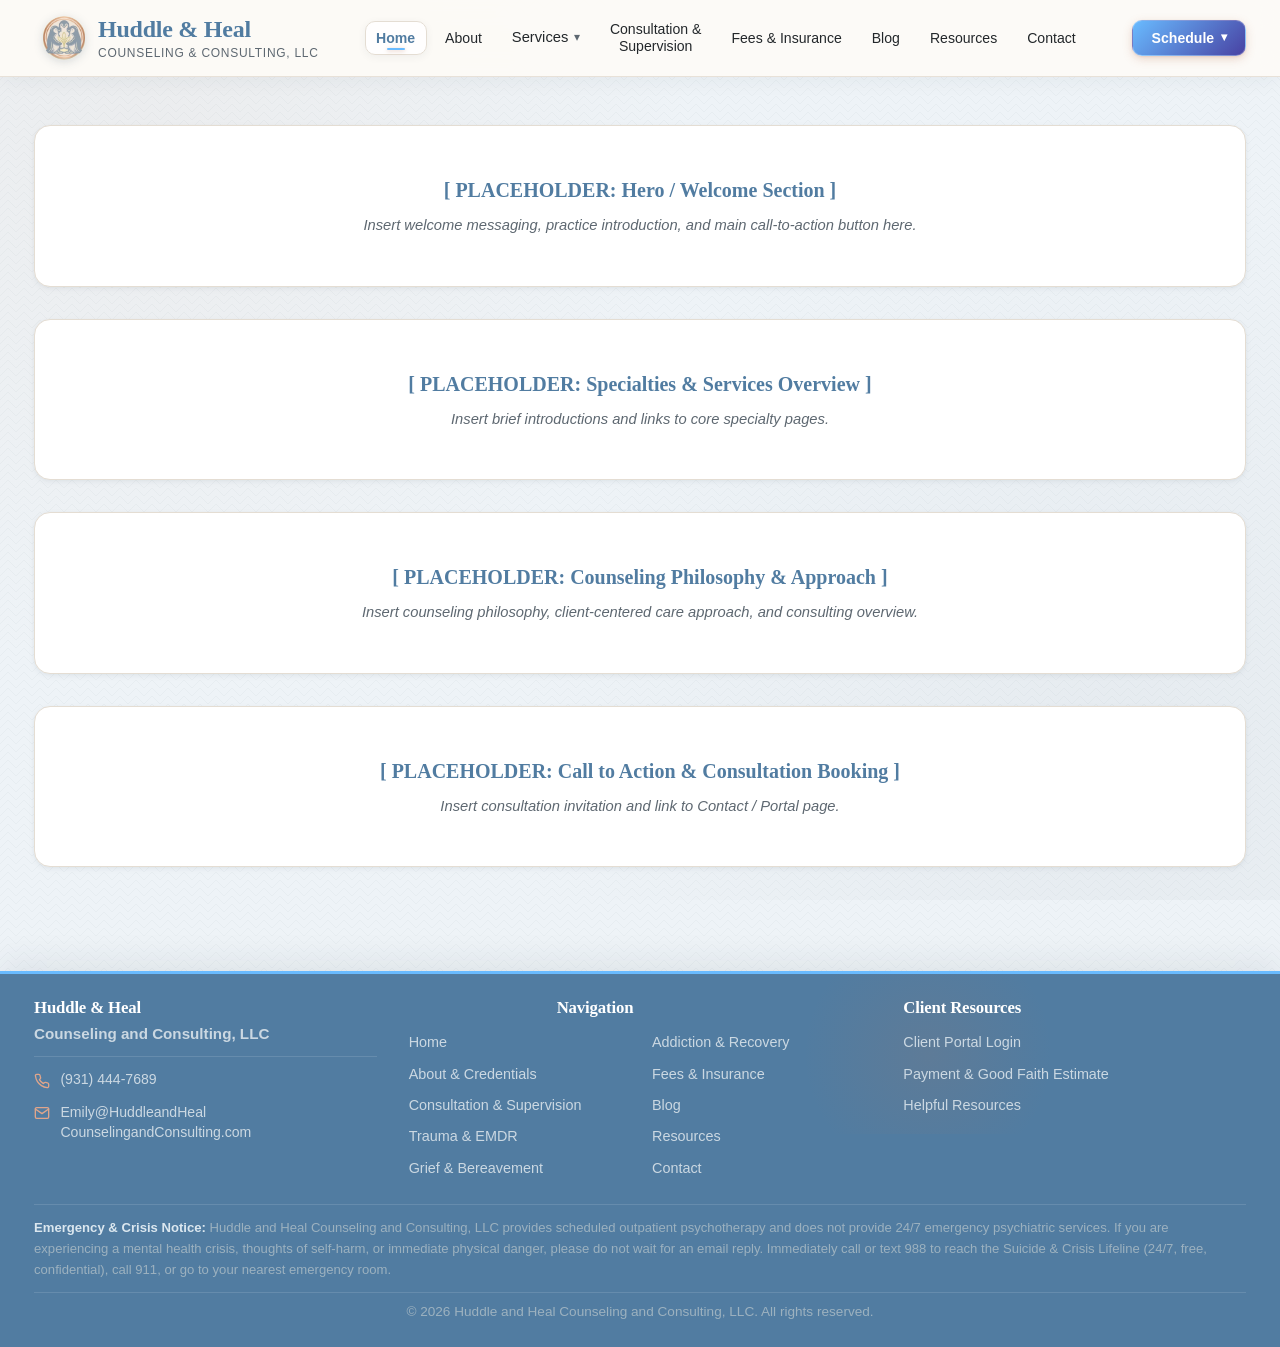
==== commit bd3a6aa3: "Removed address from htmls" ====
--- a/index.html
+++ b/index.html
@@ -115,20 +115,11 @@
   <footer class="site-footer">
     <div class="container">
       <div class="footer-grid">
-        <!-- Practice Info & Location Column -->
+        <!-- Practice Info & Contact Column -->
         <div class="footer-practice-info">
           <h2 class="footer-heading">Huddle &amp; Heal</h2>
           <p class="footer-practice-subhead">Counseling and Consulting, LLC</p>
           <address class="footer-contact">
-            <p class="footer-contact-item footer-address">
-              <svg class="footer-contact-icon" width="16" height="16" viewBox="0 0 24 24" fill="none"
-                stroke="currentColor" stroke-width="2" stroke-linecap="round" stroke-linejoin="round"
-                aria-hidden="true">
-                <path d="M21 10c0 7-9 13-9 13s-9-6-9-13a9 9 0 0 1 18 0z"></path>
-                <circle cx="12" cy="10" r="3"></circle>
-              </svg>
-              <span class="footer-contact-text">501 Union St Ste 545<br>Nashville, TN 37219</span>
-            </p>
             <p class="footer-contact-item footer-phone">
               <svg class="footer-contact-icon" width="16" height="16" viewBox="0 0 24 24" fill="none"
                 stroke="currentColor" stroke-width="2" stroke-linecap="round" stroke-linejoin="round"
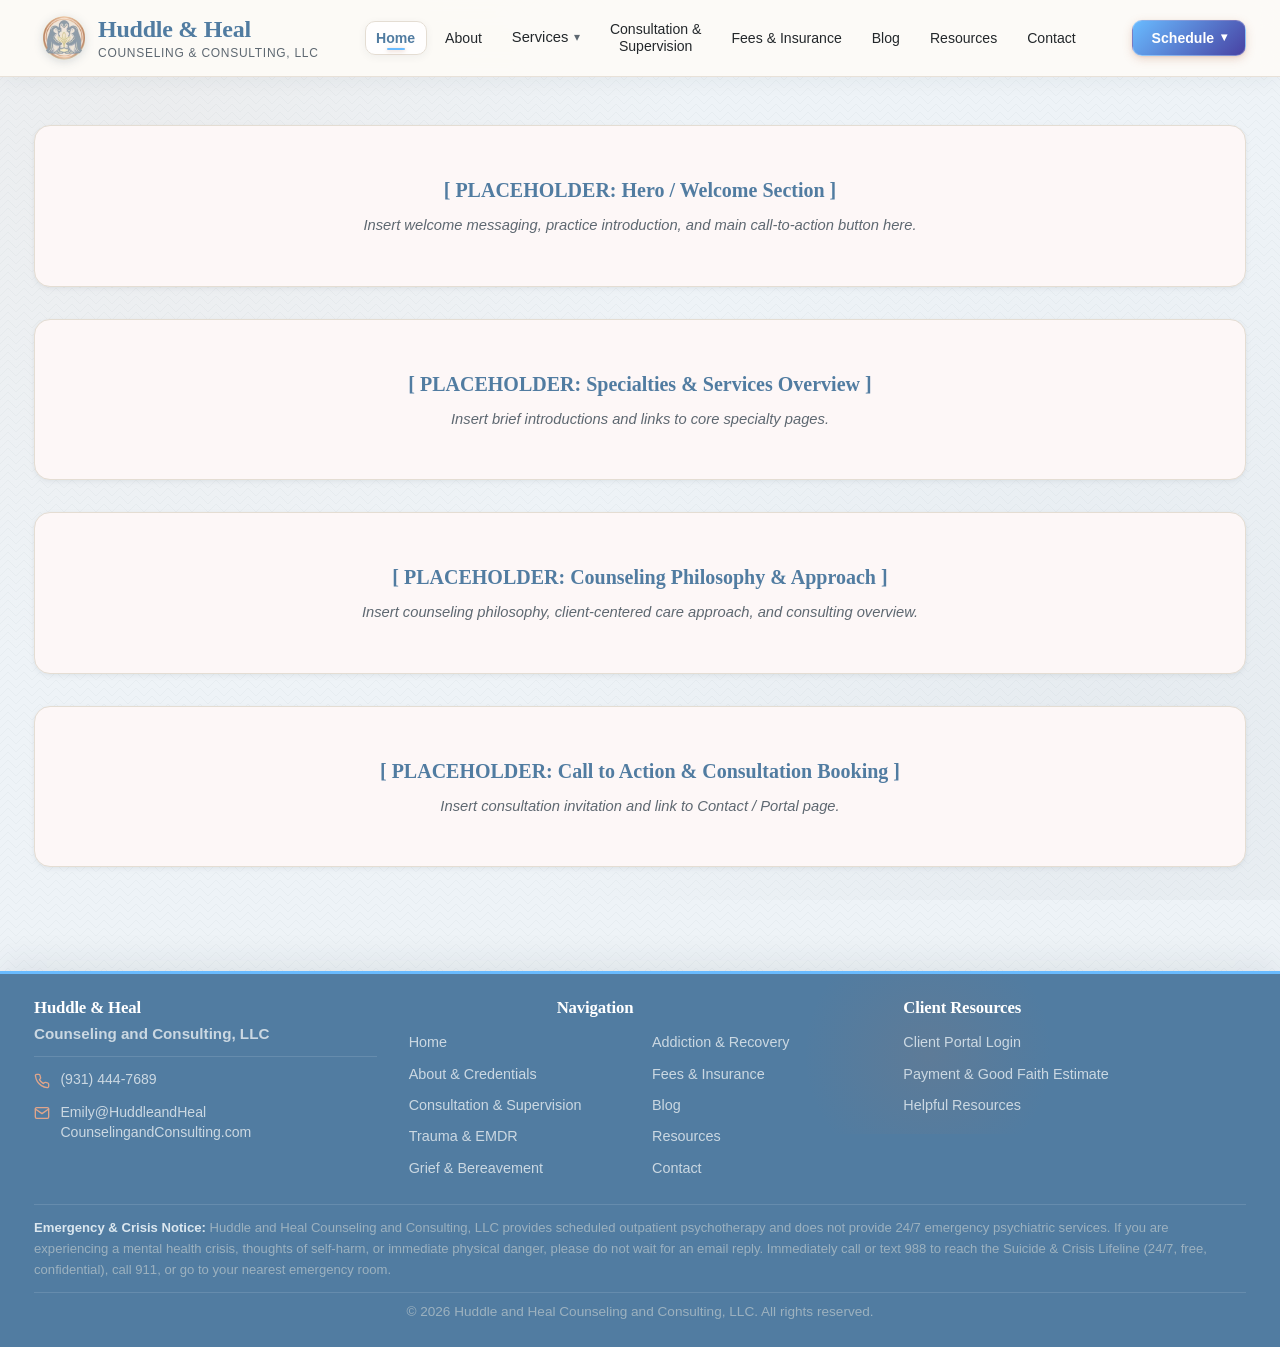
==== commit 9761220c: "Added telehealth scheduling url and credential badge" ====
--- a/index.html
+++ b/index.html
@@ -57,8 +57,8 @@
               <span class="dropdown-chevron cta-chevron" aria-hidden="true">&#9662;</span>
             </button>
             <ul class="dropdown-menu cta-dropdown-menu" aria-label="Scheduling Options">
-              <li><a href="#" class="dropdown-link">Schedule a Session</a></li>
-              <li><a href="#" class="dropdown-link">Schedule a Consultation</a></li>
+              <li><a href="https://huddleandhealcounselingandconsulting.sessionshealth.com/" class="dropdown-link" target="_blank" rel="noopener noreferrer">Schedule a Session</a></li>
+              <li><a href="https://huddleandhealcounselingandconsulting.sessionshealth.com/" class="dropdown-link" target="_blank" rel="noopener noreferrer">Schedule a Consultation</a></li>
             </ul>
           </li>
         </ul>
@@ -168,7 +168,7 @@
         <div>
           <h2 class="footer-heading">Client Resources</h2>
           <ul class="footer-links">
-            <li><a href="contact.html">Client Portal Login</a></li>
+            <li><a href="https://huddleandhealcounselingandconsulting.sessionshealth.com/" target="_blank" rel="noopener noreferrer">Client Portal Login</a></li>
             <li><a href="fees.html">Payment &amp; Good Faith Estimate</a></li>
             <li><a href="resources.html">Helpful Resources</a></li>
           </ul>
--- a/css/styles.css
+++ b/css/styles.css
@@ -24,7 +24,7 @@
 
   /* Warm Cream & Soft Parchment (Drawn from the logo background & inner emblem) */
   --color-bg-page: #EEF3F7;
-  --color-bg-surface: #ffffff;
+  --color-bg-surface: #fdf7f7;
   --color-bg-alt: #f5efe6;
 
   /* Typography Neutrals (Warm charcoal drawn from logo text) */
@@ -266,7 +266,7 @@
   margin-top: 2px;
 }
 
-.header-inner > nav {
+.header-inner>nav {
   display: flex;
   flex: 1;
   align-items: center;
@@ -283,7 +283,7 @@
   padding: 0;
 }
 
-.nav-menu > li:first-child {
+.nav-menu>li:first-child {
   margin-left: auto;
 }
 
@@ -644,6 +644,1184 @@
 }
 
 /* ==========================================================================
+   Bio Hero Section (About Page)
+   ========================================================================== */
+.bio-hero {
+  margin-bottom: var(--space-2xl);
+}
+
+.bio-hero-card {
+  position: relative;
+  background-color: var(--color-bg-surface);
+  border: 1px solid var(--color-border);
+  border-radius: var(--border-radius-lg);
+  box-shadow: var(--shadow-md);
+  padding: var(--space-xl);
+  display: grid;
+  grid-template-columns: 1fr;
+  gap: var(--space-xl);
+  align-items: center;
+  overflow: hidden;
+}
+
+@media (min-width: 860px) {
+  .bio-hero-card {
+    grid-template-columns: 1.25fr 0.85fr;
+    padding: var(--space-2xl);
+    gap: var(--space-2xl);
+  }
+}
+
+/* Subtle top accent gradient stripe matching practice tokens */
+.bio-hero-card::before {
+  content: "";
+  position: absolute;
+  top: 0;
+  left: 0;
+  right: 0;
+  height: 4px;
+  background: linear-gradient(90deg, var(--color-primary) 0%, var(--color-accent) 50%, var(--color-secondary) 100%);
+}
+
+.bio-hero-content {
+  display: flex;
+  flex-direction: column;
+}
+
+.bio-hero-title {
+  font-family: var(--font-family-serif);
+  font-size: clamp(2rem, 3.2vw, 2.75rem);
+  font-weight: 700;
+  color: var(--color-primary-dark);
+  line-height: 1.15;
+  margin-bottom: var(--space-xs);
+  letter-spacing: -0.02em;
+}
+
+.bio-hero-credentials {
+  font-family: var(--font-family-sans);
+  font-size: 0.95rem;
+  font-weight: 600;
+  color: var(--color-primary);
+  letter-spacing: 0.03em;
+  margin-bottom: var(--space-lg);
+  display: inline-flex;
+  flex-wrap: wrap;
+  align-items: center;
+  gap: 0.35rem;
+  line-height: 1.4;
+}
+
+.bio-hero-quote {
+  position: relative;
+  margin: 0;
+  padding: var(--space-md) var(--space-lg);
+  background-color: var(--color-bg-alt);
+  border-left: 4px solid var(--color-accent);
+  border-radius: 0 var(--border-radius-md) var(--border-radius-md) 0;
+}
+
+.bio-hero-quote p {
+  font-family: var(--font-family-serif);
+  font-size: 1.12rem;
+  font-style: italic;
+  line-height: 1.6;
+  color: var(--color-text-main);
+  margin-bottom: 0;
+}
+
+/* Portrait Image Container & Fallback Styling */
+.bio-hero-image-wrap {
+  display: flex;
+  justify-content: center;
+  align-items: center;
+}
+
+.bio-portrait-container {
+  position: relative;
+  width: 100%;
+  max-width: 340px;
+  aspect-ratio: 3 / 4;
+  border-radius: var(--border-radius-lg);
+  overflow: hidden;
+  background: linear-gradient(135deg, var(--color-bg-alt) 0%, var(--color-primary-soft) 100%);
+  border: 4px solid var(--color-bg-surface);
+  box-shadow: var(--shadow-lg), 0 0 0 1px var(--color-border);
+}
+
+.bio-portrait-img {
+  width: 100%;
+  height: 100%;
+  object-fit: cover;
+  object-position: center 15%;
+  display: block;
+  transition: transform var(--transition-slow);
+}
+
+.bio-hero-card:hover .bio-portrait-img {
+  transform: scale(1.02);
+}
+
+/* ==========================================================================
+   Clinical Biography & Therapeutic Approach (About Page Section 2)
+   ========================================================================== */
+.bio-approach {
+  margin-bottom: var(--space-2xl);
+}
+
+.bio-approach-card {
+  position: relative;
+  background-color: var(--color-bg-surface);
+  border: 1px solid var(--color-border);
+  border-radius: var(--border-radius-lg);
+  box-shadow: var(--shadow-md);
+  padding: var(--space-xl);
+  overflow: hidden;
+}
+
+@media (min-width: 768px) {
+  .bio-approach-card {
+    padding: var(--space-2xl);
+  }
+}
+
+.bio-approach-card::before {
+  content: "";
+  position: absolute;
+  top: 0;
+  left: 0;
+  right: 0;
+  height: 4px;
+  background: linear-gradient(90deg, var(--color-secondary) 0%, var(--color-accent) 50%, var(--color-primary) 100%);
+}
+
+.bio-approach-heading {
+  font-family: var(--font-family-serif);
+  font-size: clamp(1.6rem, 2.5vw, 2.1rem);
+  font-weight: 700;
+  color: var(--color-primary-dark);
+  margin-bottom: var(--space-md);
+  letter-spacing: -0.01em;
+}
+
+.bio-narrative p {
+  font-size: 1.05rem;
+  line-height: 1.7;
+  color: var(--color-text-main);
+  margin-bottom: var(--space-md);
+}
+
+.bio-narrative .bio-modalities-intro {
+  font-weight: 600;
+  color: var(--color-primary-dark);
+  margin-bottom: var(--space-md);
+}
+
+.modalities-grid {
+  display: grid;
+  grid-template-columns: 1fr;
+  gap: var(--space-md);
+  margin-top: var(--space-md);
+}
+
+@media (min-width: 860px) {
+  .modalities-grid {
+    grid-template-columns: repeat(3, 1fr);
+    gap: var(--space-lg);
+  }
+}
+
+.modality-card {
+  background-color: var(--color-bg-alt);
+  border: 1px solid var(--color-border);
+  border-radius: var(--border-radius-md);
+  padding: var(--space-lg);
+  display: flex;
+  flex-direction: column;
+  box-shadow: var(--shadow-xs);
+  transition: transform var(--transition-base), box-shadow var(--transition-base), border-color var(--transition-fast);
+}
+
+.modality-card:hover {
+  transform: translateY(-3px);
+  box-shadow: var(--shadow-sm);
+  border-color: var(--color-secondary-light);
+}
+
+.modality-badge {
+  align-self: flex-start;
+  font-size: 0.75rem;
+  font-weight: 700;
+  letter-spacing: 0.05em;
+  text-transform: uppercase;
+  color: var(--color-primary-dark);
+  background-color: rgba(60, 88, 112, 0.1);
+  padding: 0.25rem 0.6rem;
+  border-radius: var(--border-radius-sm);
+  margin-bottom: var(--space-xs);
+}
+
+.modality-heading {
+  font-family: var(--font-family-serif);
+  font-size: 1.15rem;
+  font-weight: 600;
+  color: var(--color-primary-dark);
+  margin-bottom: var(--space-xs);
+  line-height: 1.35;
+}
+
+.modality-card p {
+  font-size: 0.95rem;
+  line-height: 1.55;
+  color: var(--color-text-muted);
+  margin-bottom: 0;
+}
+
+/* ==========================================================================
+   Clinical Credentials & Experience (About Page Section 3)
+   ========================================================================== */
+.credentials-section {
+  margin-bottom: var(--space-2xl);
+}
+
+.credentials-card {
+  position: relative;
+  background-color: var(--color-bg-surface);
+  border: 1px solid var(--color-border);
+  border-radius: var(--border-radius-lg);
+  box-shadow: var(--shadow-md);
+  padding: var(--space-xl);
+  overflow: hidden;
+}
+
+@media (min-width: 768px) {
+  .credentials-card {
+    padding: var(--space-2xl);
+  }
+}
+
+.credentials-card::before {
+  content: "";
+  position: absolute;
+  top: 0;
+  left: 0;
+  right: 0;
+  height: 4px;
+  background: linear-gradient(90deg, var(--color-primary) 0%, var(--color-secondary) 50%, var(--color-accent) 100%);
+}
+
+.credentials-heading {
+  font-family: var(--font-family-serif);
+  font-size: clamp(1.6rem, 2.5vw, 2.1rem);
+  font-weight: 700;
+  color: var(--color-primary-dark);
+  margin-bottom: var(--space-xs);
+  letter-spacing: -0.01em;
+}
+
+.credentials-lead {
+  font-size: 1.05rem;
+  line-height: 1.6;
+  color: var(--color-text-muted);
+  margin-bottom: var(--space-xl);
+  max-width: 860px;
+}
+
+.credentials-grid {
+  display: grid;
+  grid-template-columns: 1fr;
+  gap: var(--space-lg);
+}
+
+@media (min-width: 860px) {
+  .credentials-grid {
+    grid-template-columns: repeat(3, 1fr);
+  }
+}
+
+.credential-col {
+  background-color: var(--color-bg-alt);
+  border: 1px solid var(--color-border);
+  border-radius: var(--border-radius-md);
+  padding: var(--space-lg);
+  display: flex;
+  flex-direction: column;
+  box-shadow: var(--shadow-xs);
+  transition: transform var(--transition-base), box-shadow var(--transition-base), border-color var(--transition-fast);
+}
+
+.credential-col:hover {
+  transform: translateY(-2px);
+  box-shadow: var(--shadow-sm);
+  border-color: var(--color-secondary-light);
+}
+
+.credential-col-header {
+  display: flex;
+  align-items: center;
+  gap: var(--space-xs);
+  margin-bottom: var(--space-md);
+  padding-bottom: var(--space-xs);
+  border-bottom: 2px solid rgba(60, 88, 112, 0.12);
+}
+
+.credential-col-icon {
+  flex-shrink: 0;
+  color: var(--color-accent-hover);
+  display: flex;
+  align-items: center;
+  justify-content: center;
+}
+
+.credential-col-title {
+  font-family: var(--font-family-serif);
+  font-size: 1.15rem;
+  font-weight: 700;
+  color: var(--color-primary-dark);
+  margin-bottom: 0;
+  letter-spacing: -0.01em;
+}
+
+.credential-list {
+  list-style: none;
+  padding: 0;
+  margin: 0;
+  display: flex;
+  flex-direction: column;
+  gap: var(--space-md);
+}
+
+.credential-item {
+  display: flex;
+  flex-direction: column;
+  gap: 0.2rem;
+}
+
+.credential-item-title {
+  font-weight: 600;
+  color: var(--color-text-main);
+  font-size: 0.95rem;
+  line-height: 1.4;
+}
+
+.credential-item-desc {
+  font-size: 0.88rem;
+  line-height: 1.45;
+  color: var(--color-text-muted);
+}
+
+.credential-badge {
+  display: inline-block;
+  align-self: flex-start;
+  margin-top: 0.2rem;
+  font-size: 0.78rem;
+  font-weight: 600;
+  color: var(--color-primary-dark);
+  background-color: rgba(60, 88, 112, 0.1);
+  padding: 0.15rem 0.5rem;
+  border-radius: var(--border-radius-sm);
+  letter-spacing: 0.02em;
+}
+
+/* EMDRIA Accredible Verification Banner (Integrated under credentials grid) */
+.credential-verification-banner {
+  margin-top: var(--space-xl);
+  padding: var(--space-lg) var(--space-xl);
+  background-color: var(--color-bg-alt);
+  border: 1px solid var(--color-border);
+  border-left: 4px solid #e0a96d;
+  border-radius: var(--border-radius-md);
+  display: flex;
+  flex-direction: column;
+  align-items: center;
+  gap: var(--space-lg);
+  box-shadow: var(--shadow-xs);
+  transition: transform var(--transition-base), box-shadow var(--transition-base), border-color var(--transition-fast);
+}
+
+@media (min-width: 720px) {
+  .credential-verification-banner {
+    flex-direction: row;
+    align-items: center;
+    text-align: left;
+  }
+}
+
+.credential-verification-banner:hover {
+  box-shadow: var(--shadow-sm);
+  border-color: rgba(224, 169, 109, 0.6);
+}
+
+.credential-badge-link {
+  display: inline-flex;
+  align-items: center;
+  justify-content: center;
+  flex-shrink: 0;
+  padding: 6px;
+  background: #ffffff;
+  border-radius: 50%;
+  border: 1px solid rgba(228, 221, 211, 0.9);
+  box-shadow: 0 4px 12px rgba(60, 88, 112, 0.08);
+  transition: transform var(--transition-base), box-shadow var(--transition-base);
+  text-decoration: none;
+}
+
+.credential-badge-link:hover,
+.credential-badge-link:focus-visible {
+  transform: scale(1.05);
+  box-shadow: 0 6px 18px rgba(224, 169, 109, 0.35);
+  outline: 2px solid var(--color-accent);
+}
+
+.credential-badge-img {
+  width: 96px;
+  height: 96px;
+  object-fit: contain;
+  display: block;
+}
+
+.credential-verification-info {
+  flex: 1;
+}
+
+.verification-tag {
+  display: inline-flex;
+  align-items: center;
+  gap: 0.35rem;
+  font-size: 0.75rem;
+  font-weight: 700;
+  letter-spacing: 0.04em;
+  text-transform: uppercase;
+  color: #8c5e2e;
+  background-color: rgba(224, 169, 109, 0.18);
+  padding: 0.15rem 0.55rem;
+  border-radius: var(--border-radius-sm);
+  margin-bottom: 0.35rem;
+}
+
+.verification-title {
+  font-family: var(--font-family-serif);
+  font-size: 1.25rem;
+  font-weight: 700;
+  color: var(--color-primary-dark);
+  margin-bottom: 0.3rem;
+  line-height: 1.3;
+}
+
+.verification-text {
+  font-size: 0.93rem;
+  line-height: 1.55;
+  color: var(--color-text-muted);
+  margin-bottom: var(--space-xs);
+  max-width: 820px;
+}
+
+.verification-link {
+  display: inline-flex;
+  align-items: center;
+  gap: 0.4rem;
+  font-size: 0.88rem;
+  font-weight: 600;
+  color: var(--color-primary);
+  text-decoration: none;
+  transition: color var(--transition-fast);
+}
+
+.verification-link:hover,
+.verification-link:focus-visible {
+  color: var(--color-accent-hover);
+  text-decoration: underline;
+}
+
+.verification-link svg {
+  flex-shrink: 0;
+  transition: transform var(--transition-fast);
+}
+
+.verification-link:hover svg {
+  transform: translate(2px, -2px);
+}
+
+/* ==========================================================================
+   Clinical Consultation & Supervision (About Page Section 4)
+   ========================================================================== */
+.consulting-section {
+  margin-bottom: var(--space-2xl);
+}
+
+.consulting-card {
+  position: relative;
+  background-color: var(--color-bg-surface);
+  border: 1px solid var(--color-border);
+  border-radius: var(--border-radius-lg);
+  box-shadow: var(--shadow-md);
+  padding: var(--space-xl);
+  overflow: hidden;
+}
+
+@media (min-width: 768px) {
+  .consulting-card {
+    padding: var(--space-2xl);
+  }
+}
+
+.consulting-card::before {
+  content: "";
+  position: absolute;
+  top: 0;
+  left: 0;
+  right: 0;
+  height: 4px;
+  background: linear-gradient(90deg, var(--color-accent) 0%, var(--color-primary) 50%, var(--color-secondary) 100%);
+}
+
+.consulting-heading {
+  font-family: var(--font-family-serif);
+  font-size: clamp(1.6rem, 2.5vw, 2.1rem);
+  font-weight: 700;
+  color: var(--color-primary-dark);
+  margin-bottom: var(--space-xs);
+  letter-spacing: -0.01em;
+}
+
+.consulting-intro {
+  font-size: 1.05rem;
+  line-height: 1.6;
+  color: var(--color-text-main);
+  margin-bottom: var(--space-xl);
+  max-width: 860px;
+}
+
+.consulting-grid {
+  display: grid;
+  grid-template-columns: 1fr;
+  gap: var(--space-lg);
+  margin-bottom: var(--space-xl);
+}
+
+@media (min-width: 860px) {
+  .consulting-grid {
+    grid-template-columns: repeat(2, 1fr);
+  }
+}
+
+.consulting-service-card {
+  background-color: var(--color-bg-alt);
+  border: 1px solid var(--color-border);
+  border-radius: var(--border-radius-md);
+  padding: var(--space-lg);
+  display: flex;
+  flex-direction: column;
+  box-shadow: var(--shadow-xs);
+  transition: transform var(--transition-base), box-shadow var(--transition-base), border-color var(--transition-fast);
+}
+
+.consulting-service-card:hover {
+  transform: translateY(-2px);
+  box-shadow: var(--shadow-sm);
+  border-color: var(--color-secondary-light);
+}
+
+.consulting-service-header {
+  display: flex;
+  align-items: flex-start;
+  gap: var(--space-sm);
+  margin-bottom: var(--space-sm);
+}
+
+.consulting-service-icon {
+  flex-shrink: 0;
+  color: var(--color-accent-hover);
+  margin-top: 2px;
+}
+
+.consulting-badge {
+  display: inline-block;
+  font-size: 0.75rem;
+  font-weight: 700;
+  letter-spacing: 0.04em;
+  text-transform: uppercase;
+  color: var(--color-primary-dark);
+  background-color: rgba(60, 88, 112, 0.1);
+  padding: 0.15rem 0.5rem;
+  border-radius: var(--border-radius-sm);
+  margin-bottom: 0.35rem;
+}
+
+.consulting-service-title {
+  font-family: var(--font-family-serif);
+  font-size: 1.2rem;
+  font-weight: 700;
+  color: var(--color-primary-dark);
+  margin-bottom: 0;
+  line-height: 1.3;
+}
+
+.consulting-service-card p {
+  font-size: 0.95rem;
+  line-height: 1.6;
+  color: var(--color-text-muted);
+  margin-bottom: 0;
+}
+
+.consulting-action {
+  display: flex;
+  justify-content: flex-start;
+}
+
+/* ==========================================================================
+   Resources Page Styles
+   ========================================================================== */
+.resources-hero-section {
+  margin-bottom: var(--space-xl);
+}
+
+.resources-hero-card {
+  position: relative;
+  background-color: var(--color-bg-surface);
+  border: 1px solid var(--color-border);
+  border-radius: var(--border-radius-lg);
+  box-shadow: var(--shadow-md);
+  padding: var(--space-2xl) var(--space-xl);
+  overflow: hidden;
+}
+
+@media (min-width: 768px) {
+  .resources-hero-card {
+    padding: var(--space-2xl) var(--space-2xl);
+  }
+}
+
+.resources-hero-card::before {
+  content: "";
+  position: absolute;
+  top: 0;
+  left: 0;
+  right: 0;
+  height: 4px;
+  background: linear-gradient(90deg, var(--color-primary) 0%, var(--color-accent) 50%, var(--color-secondary) 100%);
+}
+
+.resources-title {
+  font-family: var(--font-family-serif);
+  font-size: clamp(2rem, 3.2vw, 2.75rem);
+  font-weight: 700;
+  color: var(--color-primary-dark);
+  margin-bottom: var(--space-xs);
+  letter-spacing: -0.02em;
+}
+
+.resources-subtitle {
+  font-size: 1.15rem;
+  font-weight: 600;
+  color: var(--color-primary);
+  margin-bottom: var(--space-md);
+  line-height: 1.45;
+}
+
+.resources-lead {
+  font-size: 1.02rem;
+  line-height: 1.7;
+  color: var(--color-text-main);
+  max-width: 920px;
+  margin-bottom: 0;
+}
+
+/* 24/7 Crisis Support Banner */
+.crisis-support-section {
+  margin-bottom: var(--space-2xl);
+}
+
+.crisis-support-card {
+  position: relative;
+  background-color: #fff9f6;
+  border: 1px solid #f3d2c1;
+  border-radius: var(--border-radius-lg);
+  box-shadow: var(--shadow-sm);
+  padding: var(--space-xl);
+  overflow: hidden;
+}
+
+.crisis-support-card::before {
+  content: "";
+  position: absolute;
+  top: 0;
+  left: 0;
+  right: 0;
+  height: 4px;
+  background: linear-gradient(90deg, #d9534f 0%, #e07a5f 100%);
+}
+
+.crisis-support-header {
+  display: flex;
+  align-items: center;
+  gap: var(--space-sm);
+  margin-bottom: var(--space-md);
+}
+
+.crisis-support-icon {
+  flex-shrink: 0;
+  color: #c94a29;
+  display: flex;
+  align-items: center;
+}
+
+.crisis-support-title {
+  font-family: var(--font-family-serif);
+  font-size: 1.35rem;
+  font-weight: 700;
+  color: #2b2d42;
+  margin-bottom: 0;
+}
+
+.crisis-grid {
+  display: grid;
+  grid-template-columns: 1fr;
+  gap: var(--space-md);
+}
+
+@media (min-width: 680px) {
+  .crisis-grid {
+    grid-template-columns: repeat(2, 1fr);
+  }
+}
+
+@media (min-width: 1040px) {
+  .crisis-grid {
+    grid-template-columns: repeat(4, 1fr);
+  }
+}
+
+.crisis-item {
+  background-color: var(--color-bg-surface);
+  border: 1px solid #eed6cc;
+  border-radius: var(--border-radius-md);
+  padding: var(--space-md) var(--space-lg);
+  display: flex;
+  flex-direction: column;
+  justify-content: space-between;
+  box-shadow: var(--shadow-xs);
+  transition: transform var(--transition-base), box-shadow var(--transition-base), border-color var(--transition-fast);
+}
+
+.crisis-item:hover {
+  transform: translateY(-2px);
+  box-shadow: var(--shadow-sm);
+  border-color: #d99a80;
+}
+
+.crisis-item-name {
+  font-family: var(--font-family-serif);
+  font-size: 1.05rem;
+  font-weight: 700;
+  color: #2b2d42;
+  margin-bottom: 0.35rem;
+  line-height: 1.3;
+}
+
+.crisis-item-desc {
+  font-size: 0.85rem;
+  line-height: 1.45;
+  color: var(--color-text-muted);
+  margin-bottom: var(--space-sm);
+}
+
+.crisis-action-btn {
+  display: inline-flex;
+  align-items: center;
+  gap: 0.4rem;
+  font-size: 0.88rem;
+  font-weight: 700;
+  color: #c94a29;
+  text-decoration: none;
+  background-color: #fcf0eb;
+  padding: 0.45rem 0.8rem;
+  border-radius: var(--border-radius-sm);
+  border: 1px solid #f3d2c1;
+  transition: background-color var(--transition-fast), color var(--transition-fast);
+  align-self: flex-start;
+}
+
+.crisis-action-btn:hover {
+  background-color: #c94a29;
+  color: #ffffff;
+  text-decoration: none;
+}
+
+/* Clinical Hub Section */
+.clinical-hub-section {
+  margin-bottom: var(--space-2xl);
+}
+
+.clinical-hub-card {
+  position: relative;
+  background-color: var(--color-bg-surface);
+  border: 1px solid var(--color-border);
+  border-radius: var(--border-radius-lg);
+  box-shadow: var(--shadow-md);
+  padding: var(--space-xl);
+  overflow: hidden;
+}
+
+@media (min-width: 768px) {
+  .clinical-hub-card {
+    padding: var(--space-2xl);
+  }
+}
+
+.clinical-hub-card::before {
+  content: "";
+  position: absolute;
+  top: 0;
+  left: 0;
+  right: 0;
+  height: 4px;
+  background: linear-gradient(90deg, var(--color-secondary) 0%, var(--color-accent) 50%, var(--color-primary) 100%);
+}
+
+.clinical-hub-heading {
+  font-family: var(--font-family-serif);
+  font-size: clamp(1.6rem, 2.5vw, 2.1rem);
+  font-weight: 700;
+  color: var(--color-primary-dark);
+  margin-bottom: var(--space-xs);
+  letter-spacing: -0.01em;
+}
+
+.clinical-hub-intro {
+  font-size: 1.05rem;
+  line-height: 1.65;
+  color: var(--color-text-muted);
+  margin-bottom: var(--space-xl);
+  max-width: 860px;
+}
+
+.pillar-block {
+  margin-bottom: var(--space-2xl);
+}
+
+.pillar-block:last-child {
+  margin-bottom: 0;
+}
+
+.pillar-header {
+  display: flex;
+  align-items: center;
+  gap: var(--space-sm);
+  padding-bottom: var(--space-xs);
+  border-bottom: 2px solid rgba(60, 88, 112, 0.12);
+  margin-bottom: var(--space-lg);
+}
+
+.pillar-icon {
+  flex-shrink: 0;
+  color: var(--color-accent-hover);
+  display: flex;
+  align-items: center;
+}
+
+.pillar-title {
+  font-family: var(--font-family-serif);
+  font-size: 1.3rem;
+  font-weight: 700;
+  color: var(--color-primary-dark);
+  margin-bottom: 0;
+}
+
+.resource-cards-grid {
+  display: grid;
+  grid-template-columns: 1fr;
+  gap: var(--space-md);
+}
+
+@media (min-width: 860px) {
+  .resource-cards-grid {
+    grid-template-columns: repeat(auto-fit, minmax(280px, 1fr));
+    gap: var(--space-lg);
+  }
+}
+
+.resource-item-card {
+  background-color: var(--color-bg-alt);
+  border: 1px solid var(--color-border);
+  border-radius: var(--border-radius-md);
+  padding: var(--space-lg);
+  display: flex;
+  flex-direction: column;
+  justify-content: space-between;
+  box-shadow: var(--shadow-xs);
+  transition: transform var(--transition-base), box-shadow var(--transition-base), border-color var(--transition-fast);
+}
+
+.resource-item-card:hover {
+  transform: translateY(-3px);
+  box-shadow: var(--shadow-sm);
+  border-color: var(--color-secondary-light);
+}
+
+.resource-item-top {
+  margin-bottom: var(--space-md);
+}
+
+.resource-badge {
+  display: inline-flex;
+  align-items: center;
+  gap: 0.35rem;
+  font-size: 0.75rem;
+  font-weight: 700;
+  letter-spacing: 0.04em;
+  text-transform: uppercase;
+  color: var(--color-primary-dark);
+  background-color: rgba(60, 88, 112, 0.1);
+  padding: 0.2rem 0.55rem;
+  border-radius: var(--border-radius-sm);
+  margin-bottom: var(--space-xs);
+}
+
+.resource-badge.badge-video {
+  color: #7b2cbf;
+  background-color: rgba(123, 44, 191, 0.1);
+}
+
+.resource-item-title {
+  font-family: var(--font-family-serif);
+  font-size: 1.15rem;
+  font-weight: 700;
+  color: var(--color-primary-dark);
+  margin-bottom: var(--space-xs);
+  line-height: 1.35;
+}
+
+.resource-item-desc {
+  font-size: 0.92rem;
+  line-height: 1.55;
+  color: var(--color-text-muted);
+  margin-bottom: 0;
+}
+
+.resource-link {
+  display: inline-flex;
+  align-items: center;
+  gap: 0.45rem;
+  font-size: 0.92rem;
+  font-weight: 600;
+  color: var(--color-primary);
+  text-decoration: none;
+  border-top: 1px solid rgba(228, 221, 211, 0.8);
+  padding-top: var(--space-sm);
+  margin-top: var(--space-md);
+  transition: color var(--transition-fast);
+}
+
+.resource-link:hover,
+.resource-link:focus-visible {
+  color: var(--color-accent-hover);
+  text-decoration: underline;
+}
+
+.resource-link svg {
+  flex-shrink: 0;
+  transition: transform var(--transition-fast);
+}
+
+.resource-link:hover svg {
+  transform: translate(2px, -2px);
+}
+
+/* Somatic Grounding Tools Section */
+.grounding-section {
+  margin-bottom: var(--space-2xl);
+}
+
+.grounding-card {
+  position: relative;
+  background-color: var(--color-bg-surface);
+  border: 1px solid var(--color-border);
+  border-radius: var(--border-radius-lg);
+  box-shadow: var(--shadow-md);
+  padding: var(--space-xl);
+  overflow: hidden;
+}
+
+@media (min-width: 768px) {
+  .grounding-card {
+    padding: var(--space-2xl);
+  }
+}
+
+.grounding-card::before {
+  content: "";
+  position: absolute;
+  top: 0;
+  left: 0;
+  right: 0;
+  height: 4px;
+  background: linear-gradient(90deg, var(--color-accent) 0%, var(--color-secondary) 50%, var(--color-primary) 100%);
+}
+
+.grounding-heading {
+  font-family: var(--font-family-serif);
+  font-size: clamp(1.6rem, 2.5vw, 2.1rem);
+  font-weight: 700;
+  color: var(--color-primary-dark);
+  margin-bottom: var(--space-xs);
+  letter-spacing: -0.01em;
+}
+
+.grounding-intro {
+  font-size: 1.05rem;
+  line-height: 1.65;
+  color: var(--color-text-muted);
+  margin-bottom: var(--space-xl);
+  max-width: 860px;
+}
+
+.grounding-grid {
+  display: grid;
+  grid-template-columns: 1fr;
+  gap: var(--space-lg);
+}
+
+@media (min-width: 860px) {
+  .grounding-grid {
+    grid-template-columns: repeat(2, 1fr);
+  }
+}
+
+.grounding-tool-card {
+  background-color: var(--color-bg-alt);
+  border: 1px solid var(--color-border);
+  border-radius: var(--border-radius-md);
+  padding: var(--space-lg);
+  display: flex;
+  flex-direction: column;
+  box-shadow: var(--shadow-xs);
+  transition: transform var(--transition-base), box-shadow var(--transition-base), border-color var(--transition-fast);
+}
+
+.grounding-tool-card:hover {
+  transform: translateY(-2px);
+  box-shadow: var(--shadow-sm);
+  border-color: var(--color-secondary-light);
+}
+
+.grounding-tool-header {
+  display: flex;
+  align-items: center;
+  gap: var(--space-sm);
+  margin-bottom: var(--space-md);
+  padding-bottom: var(--space-xs);
+  border-bottom: 2px solid rgba(60, 88, 112, 0.12);
+}
+
+.grounding-tool-icon {
+  flex-shrink: 0;
+  color: var(--color-accent-hover);
+}
+
+.grounding-tool-title {
+  font-family: var(--font-family-serif);
+  font-size: 1.25rem;
+  font-weight: 700;
+  color: var(--color-primary-dark);
+  margin-bottom: 0;
+}
+
+.grounding-tool-desc {
+  font-size: 0.95rem;
+  line-height: 1.6;
+  color: var(--color-text-main);
+  margin-bottom: var(--space-md);
+}
+
+.grounding-steps {
+  list-style: none;
+  padding: 0;
+  margin: 0;
+  display: flex;
+  flex-direction: column;
+  gap: var(--space-xs);
+}
+
+.grounding-step-item {
+  display: flex;
+  align-items: flex-start;
+  gap: var(--space-sm);
+  background-color: var(--color-bg-surface);
+  border: 1px solid rgba(228, 221, 211, 0.7);
+  border-radius: var(--border-radius-sm);
+  padding: 0.65rem 0.85rem;
+}
+
+.grounding-step-num {
+  flex-shrink: 0;
+  width: 28px;
+  height: 28px;
+  border-radius: 50%;
+  background-color: var(--color-primary-soft);
+  color: var(--color-primary-dark);
+  font-weight: 700;
+  font-size: 0.85rem;
+  display: flex;
+  align-items: center;
+  justify-content: center;
+}
+
+.grounding-step-text {
+  font-size: 0.92rem;
+  line-height: 1.45;
+  color: var(--color-text-main);
+}
+
+.grounding-step-text strong {
+  color: var(--color-primary-dark);
+}
+
+/* Closing CTA Card */
+.resources-cta-section {
+  margin-bottom: var(--space-xl);
+}
+
+.resources-cta-card {
+  position: relative;
+  background-color: var(--color-bg-surface);
+  border: 1px solid var(--color-border);
+  border-radius: var(--border-radius-lg);
+  box-shadow: var(--shadow-md);
+  padding: var(--space-2xl) var(--space-xl);
+  text-align: center;
+  overflow: hidden;
+}
+
+.resources-cta-card::before {
+  content: "";
+  position: absolute;
+  top: 0;
+  left: 0;
+  right: 0;
+  height: 4px;
+  background: linear-gradient(90deg, var(--color-primary) 0%, var(--color-accent) 50%, var(--color-secondary) 100%);
+}
+
+.resources-cta-heading {
+  font-family: var(--font-family-serif);
+  font-size: clamp(1.6rem, 2.5vw, 2.1rem);
+  font-weight: 700;
+  color: var(--color-primary-dark);
+  margin-bottom: var(--space-sm);
+}
+
+.resources-cta-text {
+  font-size: 1.05rem;
+  line-height: 1.65;
+  color: var(--color-text-muted);
+  max-width: 680px;
+  margin-left: auto;
+  margin-right: auto;
+  margin-bottom: var(--space-lg);
+}
+
+/* ==========================================================================
    Placeholder Box Styles - Modern Card Surface with Subtle Highlighting & Shadows
    ========================================================================== */
 .placeholder-box {
@@ -1069,7 +2247,7 @@
     padding: 0.75rem 1rem;
   }
 
-  .nav-menu > li:first-child {
+  .nav-menu>li:first-child {
     margin-left: 0;
   }
 
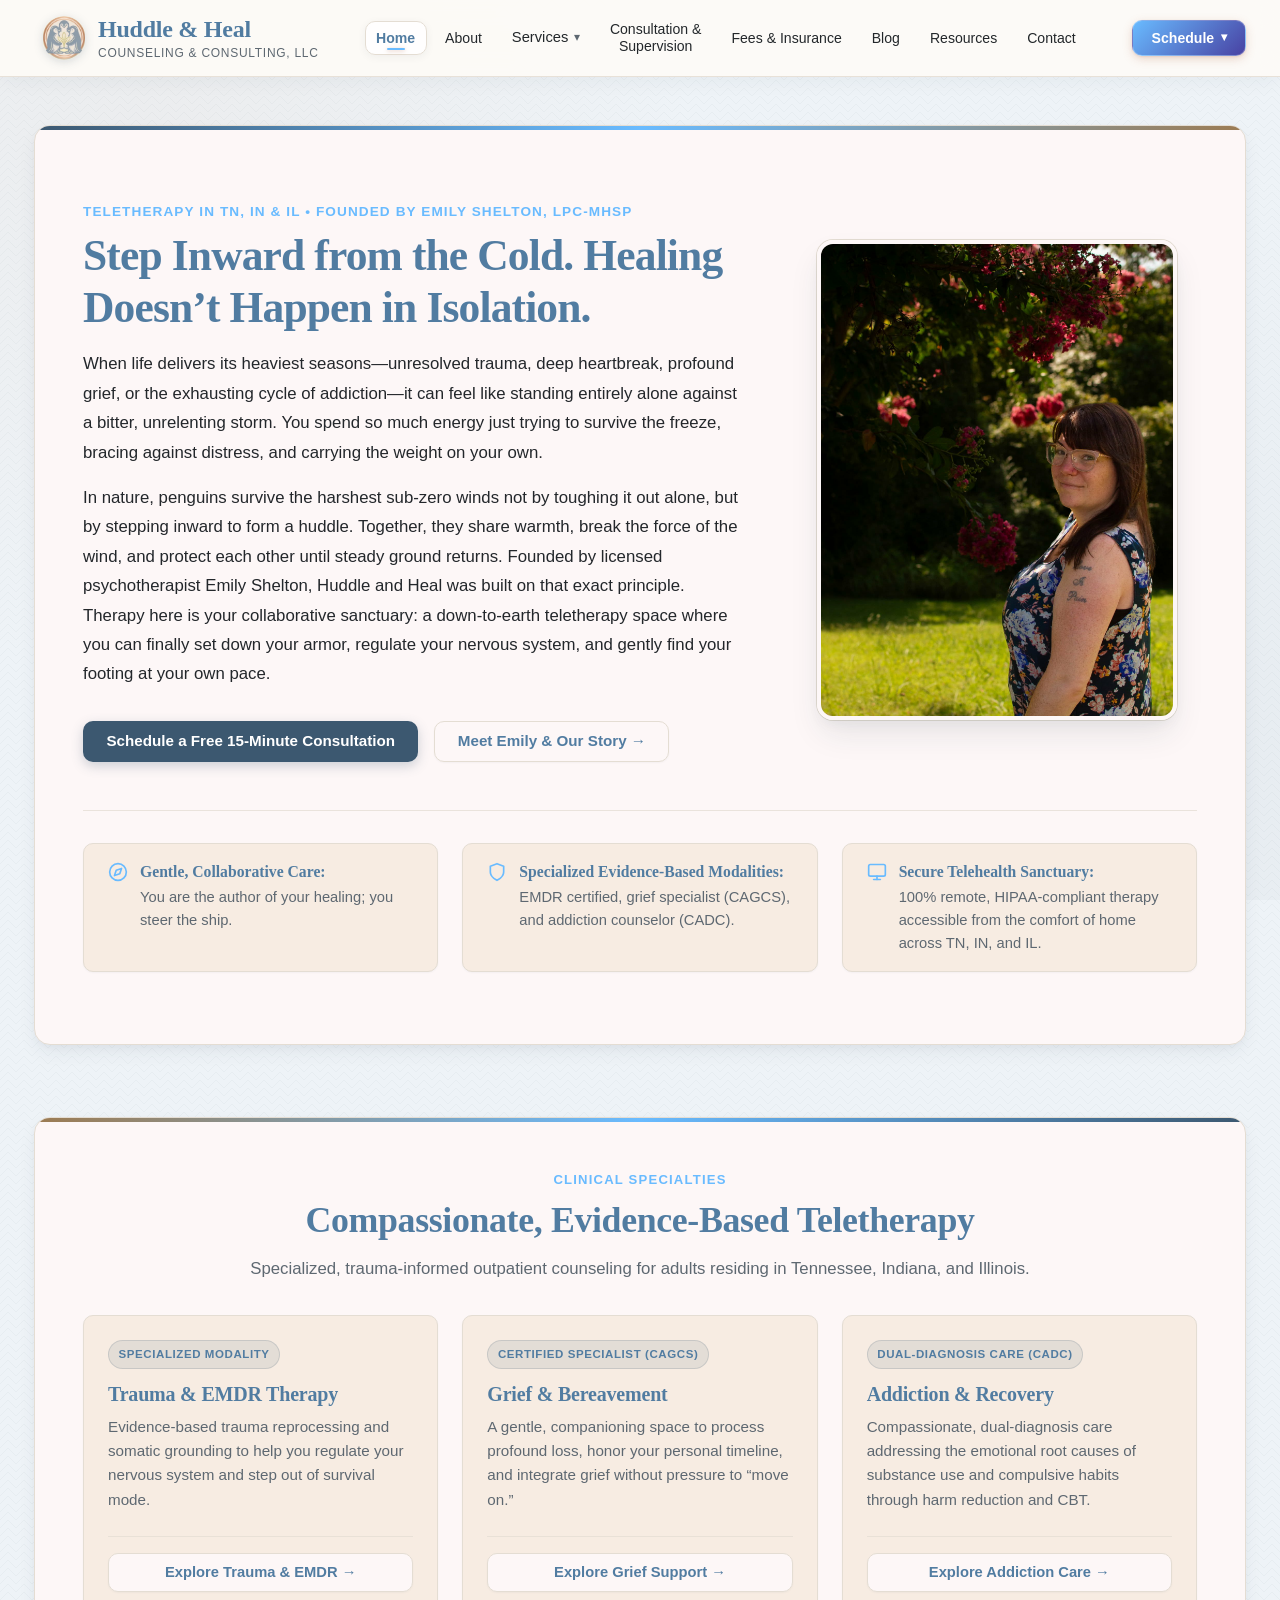
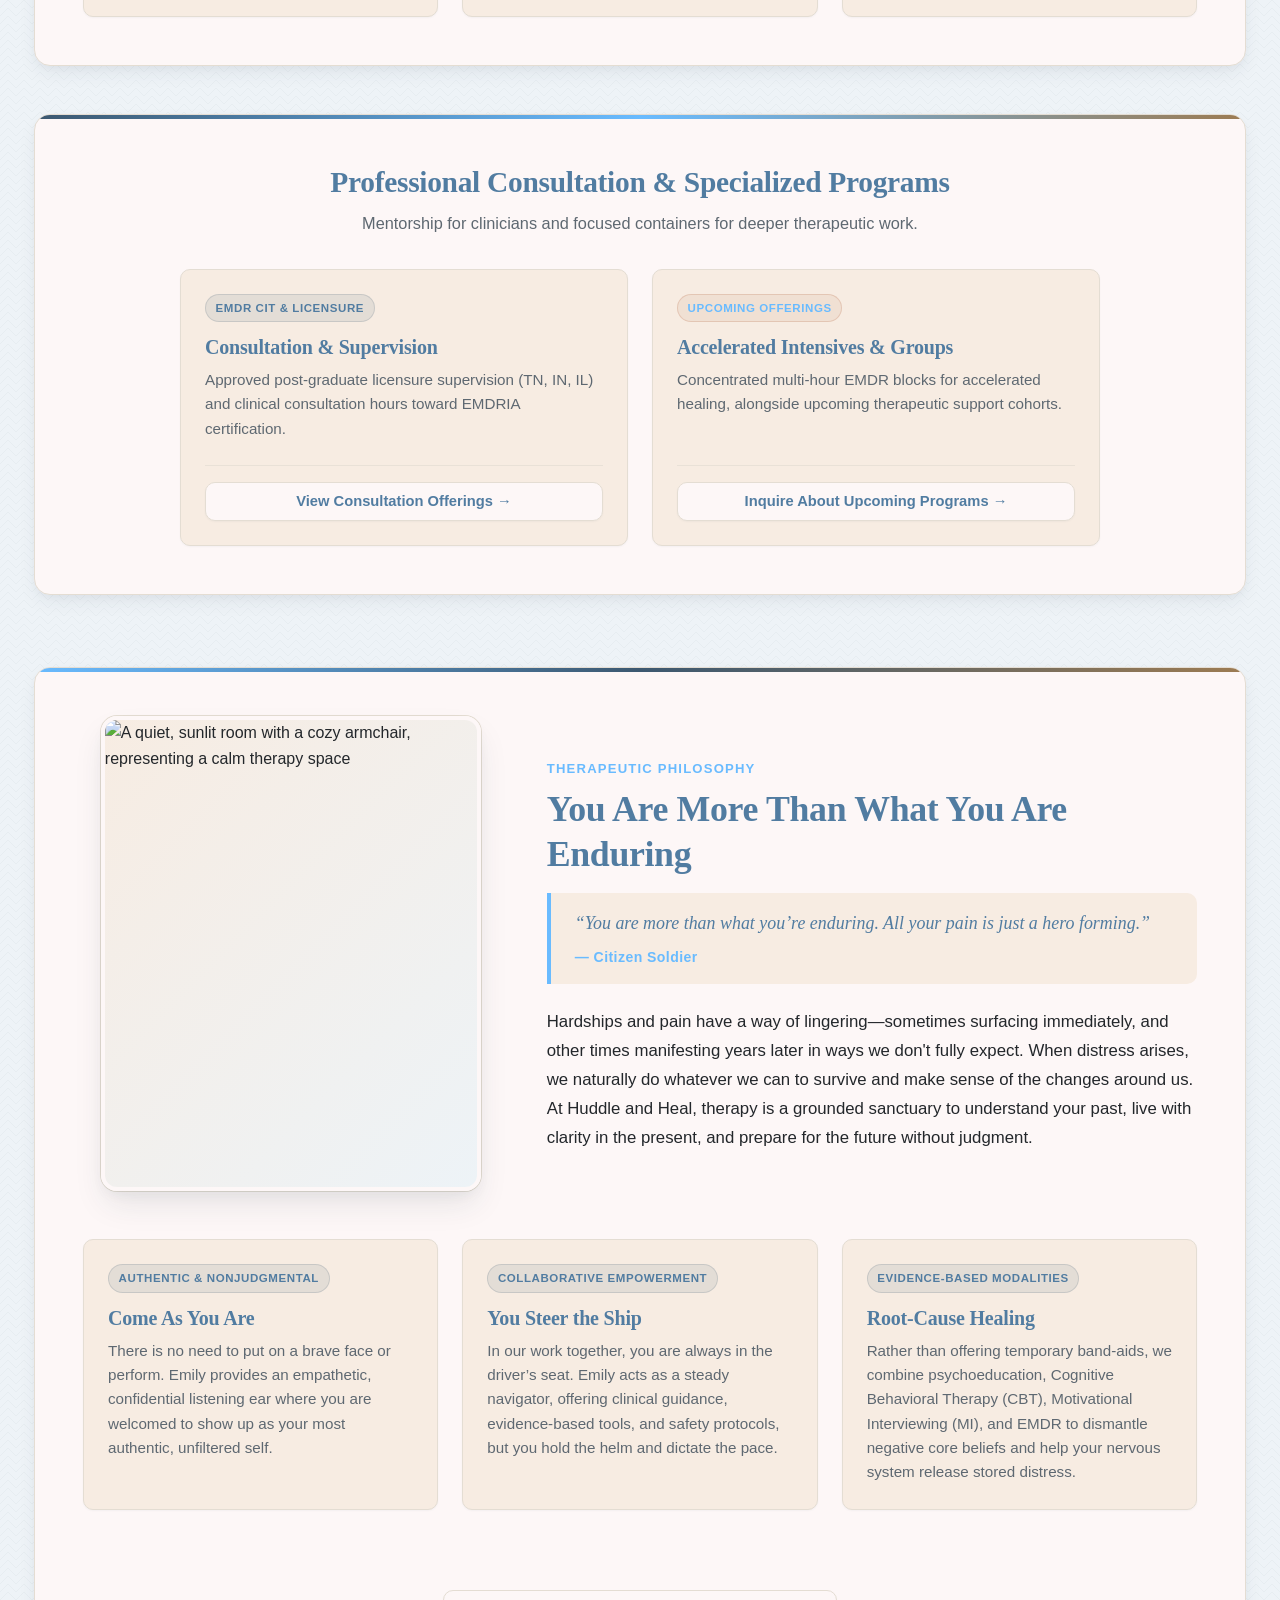
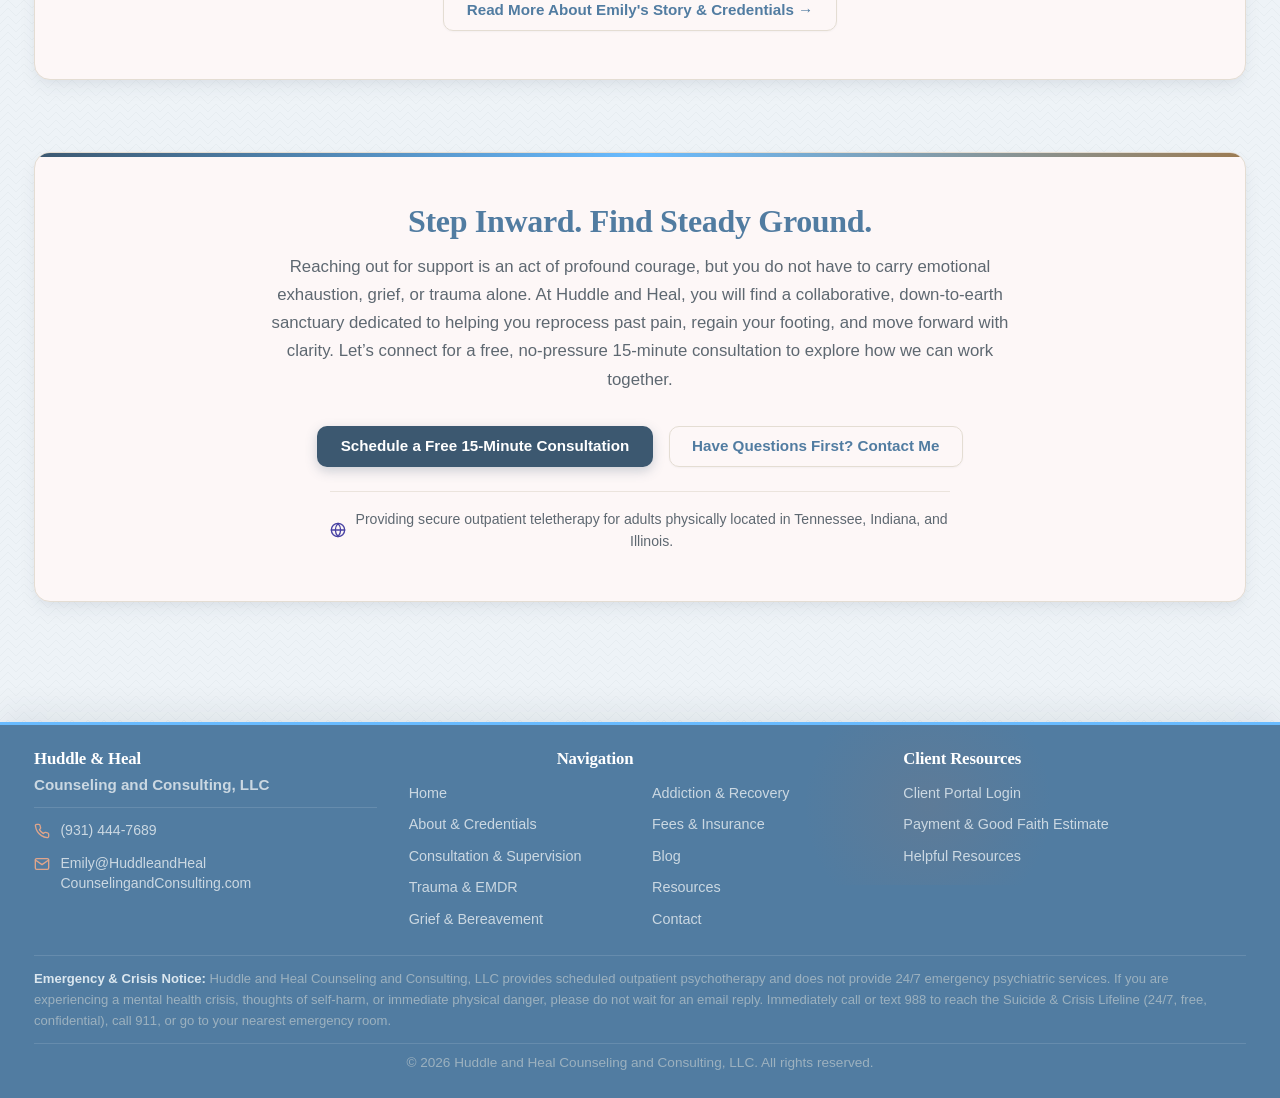
==== commit b7de7bcc: "Added homepage content, images, and prepped contact page" ====
--- a/index.html
+++ b/index.html
@@ -57,8 +57,10 @@
               <span class="dropdown-chevron cta-chevron" aria-hidden="true">&#9662;</span>
             </button>
             <ul class="dropdown-menu cta-dropdown-menu" aria-label="Scheduling Options">
-              <li><a href="https://huddleandhealcounselingandconsulting.sessionshealth.com/" class="dropdown-link" target="_blank" rel="noopener noreferrer">Schedule a Session</a></li>
-              <li><a href="https://huddleandhealcounselingandconsulting.sessionshealth.com/" class="dropdown-link" target="_blank" rel="noopener noreferrer">Schedule a Consultation</a></li>
+              <li><a href="https://huddleandhealcounselingandconsulting.sessionshealth.com/" class="dropdown-link"
+                  target="_blank" rel="noopener noreferrer">Schedule a Session</a></li>
+              <li><a href="https://huddleandhealcounselingandconsulting.sessionshealth.com/" class="dropdown-link"
+                  target="_blank" rel="noopener noreferrer">Schedule a Consultation</a></li>
             </ul>
           </li>
         </ul>
@@ -71,41 +73,312 @@
     <div class="container">
 
       <!-- =================================================================
-           PLACEHOLDER: Hero Section
-           Insert headline, mission statement, welcoming intro, and primary CTA here.
+           Section 1: Hero / Welcome Section
            ================================================================= -->
-      <section class="placeholder-box" aria-label="Hero Section Placeholder">
-        <p class="placeholder-title">[ PLACEHOLDER: Hero / Welcome Section ]</p>
-        <p class="placeholder-note">Insert welcome messaging, practice introduction, and main call-to-action button
-          here.</p>
+      <section class="home-hero-section" aria-labelledby="home-hero-title">
+        <div class="home-hero-card">
+          <!-- Top Row (Two-Column Desktop Split) -->
+          <div class="home-hero-top-row">
+            <!-- Left Column (Text Content) -->
+            <div class="home-hero-content">
+              <header class="home-hero-header">
+                <span class="home-hero-subtitle">TELETHERAPY IN TN, IN &amp; IL &bull; FOUNDED BY EMILY SHELTON,
+                  LPC-MHSP</span>
+                <h1 id="home-hero-title" class="home-hero-title">Step Inward from the Cold. Healing Doesn&rsquo;t Happen in
+                  Isolation.</h1>
+              </header>
+
+              <div class="home-hero-narrative">
+                <p>
+                  When life delivers its heaviest seasons&mdash;unresolved trauma, deep heartbreak, profound grief, or the
+                  exhausting cycle of addiction&mdash;it can feel like standing entirely alone against a bitter, unrelenting
+                  storm. You spend so much energy just trying to survive the freeze, bracing against distress, and carrying
+                  the weight on your own.
+                </p>
+                <p>
+                  In nature, penguins survive the harshest sub-zero winds not by toughing it out alone, but by stepping
+                  inward to form a huddle. Together, they share warmth, break the force of the wind, and protect each other
+                  until steady ground returns. Founded by licensed psychotherapist Emily Shelton, Huddle and Heal was built
+                  on that exact principle. Therapy here is your collaborative sanctuary: a down-to-earth teletherapy space
+                  where you can finally set down your armor, regulate your nervous system, and gently find your footing at
+                  your own pace.
+                </p>
+              </div>
+
+              <div class="home-hero-buttons">
+                <a href="https://huddleandhealcounselingandconsulting.sessionshealth.com/" target="_blank"
+                  rel="noopener noreferrer" class="btn btn-primary">Schedule a Free 15-Minute Consultation</a>
+                <a href="about.html" class="btn btn-outline">Meet Emily &amp; Our Story &rarr;</a>
+              </div>
+            </div>
+
+            <!-- Right Column (Upper-Right Portrait) -->
+            <div class="home-hero-image-wrap">
+              <div class="home-portrait-container">
+                <img src="assets/emily-main.png"
+                  alt="Emily Shelton, LPC-MHSP, therapist and founder of Huddle and Heal Counseling and Consulting"
+                  class="home-portrait-img" loading="eager" width="1361" height="2047">
+              </div>
+            </div>
+          </div>
+
+          <!-- Bottom Row (Full-Width 3-Card Highlights Ribbon) -->
+          <div class="home-hero-highlights" role="region" aria-label="Key Practice Highlights">
+            <div class="hero-highlight-pill">
+              <svg class="highlight-icon" width="20" height="20" viewBox="0 0 24 24" fill="none" stroke="currentColor"
+                stroke-width="2" stroke-linecap="round" stroke-linejoin="round" aria-hidden="true">
+                <circle cx="12" cy="12" r="10"></circle>
+                <polygon points="16.24 7.76 14.12 14.12 7.76 16.24 9.88 9.88 16.24 7.76"></polygon>
+              </svg>
+              <div class="highlight-text">
+                <strong>Gentle, Collaborative Care:</strong> You are the author of your healing; you steer the ship.
+              </div>
+            </div>
+
+            <div class="hero-highlight-pill">
+              <svg class="highlight-icon" width="20" height="20" viewBox="0 0 24 24" fill="none" stroke="currentColor"
+                stroke-width="2" stroke-linecap="round" stroke-linejoin="round" aria-hidden="true">
+                <path d="M12 22s8-4 8-10V5l-8-3-8 3v7c0 6 8 10 8 10z"></path>
+              </svg>
+              <div class="highlight-text">
+                <strong>Specialized Evidence-Based Modalities:</strong> EMDR certified, grief specialist (CAGCS), and
+                addiction counselor (CADC).
+              </div>
+            </div>
+
+            <div class="hero-highlight-pill">
+              <svg class="highlight-icon" width="20" height="20" viewBox="0 0 24 24" fill="none" stroke="currentColor"
+                stroke-width="2" stroke-linecap="round" stroke-linejoin="round" aria-hidden="true">
+                <rect x="2" y="3" width="20" height="14" rx="2" ry="2"></rect>
+                <line x1="8" y1="21" x2="16" y2="21"></line>
+                <line x1="12" y1="17" x2="12" y2="21"></line>
+              </svg>
+              <div class="highlight-text">
+                <strong>Secure Telehealth Sanctuary:</strong> 100% remote, HIPAA-compliant therapy accessible from the
+                comfort of home across TN, IN, and IL.
+              </div>
+            </div>
+          </div>
+        </div>
       </section>
 
+
       <!-- =================================================================
-           PLACEHOLDER: Specialties / Services Overview
-           Insert summary cards or links to specialties (Trauma/EMDR, Grief, Addiction).
+           Section 2: Specialties & Services Overview (Two Enclosed Cards)
            ================================================================= -->
-      <section class="placeholder-box" aria-label="Specialties Overview Placeholder">
-        <p class="placeholder-title">[ PLACEHOLDER: Specialties &amp; Services Overview ]</p>
-        <p class="placeholder-note">Insert brief introductions and links to core specialty pages.</p>
+      <section class="services-overview-section" aria-labelledby="services-primary-heading">
+        <!-- Enclosed Parent Card 1: Primary Psychotherapy Services -->
+        <div class="services-parent-card services-card-primary">
+          <header class="services-header">
+            <span class="services-tag">CLINICAL SPECIALTIES</span>
+            <h2 id="services-primary-heading" class="services-title">Compassionate, Evidence-Based Teletherapy</h2>
+            <p class="services-lead">
+              Specialized, trauma-informed outpatient counseling for adults residing in Tennessee, Indiana, and
+              Illinois.
+            </p>
+          </header>
+
+          <div class="services-grid services-grid-3col">
+            <!-- Card 1: Trauma & EMDR Therapy -->
+            <article class="service-card">
+              <div class="service-card-body">
+                <span class="service-badge">SPECIALIZED MODALITY</span>
+                <h3 class="service-heading">Trauma &amp; EMDR Therapy</h3>
+                <p class="service-desc">
+                  Evidence-based trauma reprocessing and somatic grounding to help you regulate your nervous system and
+                  step out of survival mode.
+                </p>
+              </div>
+              <div class="service-action">
+                <a href="trauma-emdr.html" class="btn btn-outline">Explore Trauma &amp; EMDR &rarr;</a>
+              </div>
+            </article>
+
+            <!-- Card 2: Grief & Bereavement -->
+            <article class="service-card">
+              <div class="service-card-body">
+                <span class="service-badge">CERTIFIED SPECIALIST (CAGCS)</span>
+                <h3 class="service-heading">Grief &amp; Bereavement</h3>
+                <p class="service-desc">
+                  A gentle, companioning space to process profound loss, honor your personal timeline, and integrate
+                  grief without pressure to &ldquo;move on.&rdquo;
+                </p>
+              </div>
+              <div class="service-action">
+                <a href="grief-loss.html" class="btn btn-outline">Explore Grief Support &rarr;</a>
+              </div>
+            </article>
+
+            <!-- Card 3: Addiction & Recovery -->
+            <article class="service-card">
+              <div class="service-card-body">
+                <span class="service-badge">DUAL-DIAGNOSIS CARE (CADC)</span>
+                <h3 class="service-heading">Addiction &amp; Recovery</h3>
+                <p class="service-desc">
+                  Compassionate, dual-diagnosis care addressing the emotional root causes of substance use and
+                  compulsive habits through harm reduction and CBT.
+                </p>
+              </div>
+              <div class="service-action">
+                <a href="addiction-recovery.html" class="btn btn-outline">Explore Addiction Care &rarr;</a>
+              </div>
+            </article>
+          </div>
+        </div>
+
+        <!-- Enclosed Parent Card 2: Professional Services & Upcoming Offerings -->
+        <div class="services-parent-card services-card-secondary">
+          <header class="services-subtier-header">
+            <h3 class="services-subtitle">Professional Consultation &amp; Specialized Programs</h3>
+            <p class="services-sublead">
+              Mentorship for clinicians and focused containers for deeper therapeutic work.
+            </p>
+          </header>
+
+          <div class="services-grid services-grid-2col">
+            <!-- Card 4: Clinical Consultation & Supervision -->
+            <article class="service-card">
+              <div class="service-card-body">
+                <span class="service-badge">EMDR CIT &amp; LICENSURE</span>
+                <h4 class="service-heading">Consultation &amp; Supervision</h4>
+                <p class="service-desc">
+                  Approved post-graduate licensure supervision (TN, IN, IL) and clinical consultation hours toward
+                  EMDRIA certification.
+                </p>
+              </div>
+              <div class="service-action">
+                <a href="consultation.html" class="btn btn-outline">View Consultation Offerings &rarr;</a>
+              </div>
+            </article>
+
+            <!-- Card 5: EMDR Intensives & Group Cohorts -->
+            <article class="service-card">
+              <div class="service-card-body">
+                <span class="service-badge service-badge-upcoming">UPCOMING OFFERINGS</span>
+                <h4 class="service-heading">Accelerated Intensives &amp; Groups</h4>
+                <p class="service-desc">
+                  Concentrated multi-hour EMDR blocks for accelerated healing, alongside upcoming therapeutic support
+                  cohorts.
+                </p>
+              </div>
+              <div class="service-action">
+                <a href="contact.html" class="btn btn-outline">Inquire About Upcoming Programs &rarr;</a>
+              </div>
+            </article>
+          </div>
+        </div>
       </section>
 
+
       <!-- =================================================================
-           PLACEHOLDER: Practice Approach / Philosophy
-           Insert counseling philosophy, consulting scope, and care values here.
+           Section 3: Practice Philosophy & Collaborative Approach
            ================================================================= -->
-      <section class="placeholder-box" aria-label="Practice Approach Placeholder">
-        <p class="placeholder-title">[ PLACEHOLDER: Counseling Philosophy &amp; Approach ]</p>
-        <p class="placeholder-note">Insert counseling philosophy, client-centered care approach, and consulting
-          overview.</p>
+      <section class="philosophy-section" aria-labelledby="philosophy-title">
+        <div class="philosophy-parent-card">
+          <!-- Top Row: Two-Column Desktop Split -->
+          <div class="philosophy-top-row">
+            <!-- Left Column (~38–40% width): Sanctuary Image -->
+            <div class="philosophy-image-wrap">
+              <div class="philosophy-image-container">
+                <img src="assets/philosophy-sanctuary.jpg"
+                  alt="A quiet, sunlit room with a cozy armchair, representing a calm therapy space"
+                  class="philosophy-img" loading="lazy" width="1212" height="1817">
+              </div>
+            </div>
+
+            <!-- Right Column (~60–62% width): Philosophy Text Content -->
+            <div class="philosophy-content">
+              <header class="philosophy-header">
+                <span class="philosophy-tag">THERAPEUTIC PHILOSOPHY</span>
+                <h2 id="philosophy-title" class="philosophy-title">You Are More Than What You Are Enduring</h2>
+              </header>
+
+              <blockquote class="philosophy-quote">
+                <p>&ldquo;You are more than what you&rsquo;re enduring. All your pain is just a hero forming.&rdquo;</p>
+                <cite>&mdash; Citizen Soldier</cite>
+              </blockquote>
+
+              <div class="philosophy-narrative">
+                <p>
+                  Hardships and pain have a way of lingering&mdash;sometimes surfacing immediately, and other times
+                  manifesting years later in ways we don't fully expect. When distress arises, we naturally do whatever we
+                  can to survive and make sense of the changes around us. At Huddle and Heal, therapy is a grounded
+                  sanctuary to understand your past, live with clarity in the present, and prepare for the future without
+                  judgment.
+                </p>
+              </div>
+            </div>
+          </div>
+
+          <!-- Bottom Row: Full-Width 3-Column Pillars Ribbon -->
+          <div class="philosophy-grid">
+            <!-- Column 1 -->
+            <div class="philosophy-card">
+              <span class="philosophy-card-badge">Authentic &amp; Nonjudgmental</span>
+              <h3 class="philosophy-card-heading">Come As You Are</h3>
+              <p class="philosophy-card-desc">
+                There is no need to put on a brave face or perform. Emily provides an empathetic, confidential listening
+                ear where you are welcomed to show up as your most authentic, unfiltered self.
+              </p>
+            </div>
+
+            <!-- Column 2 -->
+            <div class="philosophy-card">
+              <span class="philosophy-card-badge">Collaborative Empowerment</span>
+              <h3 class="philosophy-card-heading">You Steer the Ship</h3>
+              <p class="philosophy-card-desc">
+                In our work together, you are always in the driver&rsquo;s seat. Emily acts as a steady navigator,
+                offering clinical guidance, evidence-based tools, and safety protocols, but you hold the helm and
+                dictate the pace.
+              </p>
+            </div>
+
+            <!-- Column 3 -->
+            <div class="philosophy-card">
+              <span class="philosophy-card-badge">Evidence-Based Modalities</span>
+              <h3 class="philosophy-card-heading">Root-Cause Healing</h3>
+              <p class="philosophy-card-desc">
+                Rather than offering temporary band-aids, we combine psychoeducation, Cognitive Behavioral Therapy
+                (CBT), Motivational Interviewing (MI), and EMDR to dismantle negative core beliefs and help your nervous
+                system release stored distress.
+              </p>
+            </div>
+          </div>
+
+          <div style="text-align: center; margin-top: var(--space-xl);">
+            <a href="about.html" class="btn btn-outline">Read More About Emily's Story &amp; Credentials &rarr;</a>
+          </div>
+        </div>
       </section>
 
       <!-- =================================================================
-           PLACEHOLDER: Call to Action / Next Steps
-           Insert consultation booking details, portal access prompt, and phone/email links.
+           Section 4: Call to Action / Next Steps
            ================================================================= -->
-      <section class="placeholder-box" aria-label="Call to Action Placeholder">
-        <p class="placeholder-title">[ PLACEHOLDER: Call to Action &amp; Consultation Booking ]</p>
-        <p class="placeholder-note">Insert consultation invitation and link to Contact / Portal page.</p>
+      <section class="home-cta-section" aria-labelledby="home-cta-title">
+        <div class="home-cta-card">
+          <h2 id="home-cta-title" class="home-cta-heading">Step Inward. Find Steady Ground.</h2>
+          <p class="home-cta-text">
+            Reaching out for support is an act of profound courage, but you do not have to carry emotional exhaustion,
+            grief, or trauma alone. At Huddle and Heal, you will find a collaborative, down-to-earth sanctuary dedicated
+            to helping you reprocess past pain, regain your footing, and move forward with clarity. Let&rsquo;s connect
+            for a free, no-pressure 15-minute consultation to explore how we can work together.
+          </p>
+          <div class="home-cta-buttons">
+            <a href="https://huddleandhealcounselingandconsulting.sessionshealth.com/" target="_blank"
+              rel="noopener noreferrer" class="btn btn-primary">Schedule a Free 15-Minute Consultation</a>
+            <a href="contact.html" class="btn btn-outline">Have Questions First? Contact Me</a>
+          </div>
+          <p class="home-cta-disclaimer">
+            <svg class="disclaimer-icon" width="16" height="16" viewBox="0 0 24 24" fill="none" stroke="currentColor"
+              stroke-width="2" stroke-linecap="round" stroke-linejoin="round" aria-hidden="true">
+              <circle cx="12" cy="12" r="10"></circle>
+              <line x1="2" y1="12" x2="22" y2="12"></line>
+              <path d="M12 2a15.3 15.3 0 0 1 4 10 15.3 15.3 0 0 1-4 10 15.3 15.3 0 0 1-4-10 15.3 15.3 0 0 1 4-10z">
+              </path>
+            </svg>
+            Providing secure outpatient teletherapy for adults physically located in Tennessee, Indiana, and Illinois.
+          </p>
+        </div>
       </section>
 
     </div>
@@ -168,7 +441,8 @@
         <div>
           <h2 class="footer-heading">Client Resources</h2>
           <ul class="footer-links">
-            <li><a href="https://huddleandhealcounselingandconsulting.sessionshealth.com/" target="_blank" rel="noopener noreferrer">Client Portal Login</a></li>
+            <li><a href="https://huddleandhealcounselingandconsulting.sessionshealth.com/" target="_blank"
+                rel="noopener noreferrer">Client Portal Login</a></li>
             <li><a href="fees.html">Payment &amp; Good Faith Estimate</a></li>
             <li><a href="resources.html">Helpful Resources</a></li>
           </ul>
--- a/css/styles.css
+++ b/css/styles.css
@@ -25,7 +25,7 @@
   /* Warm Cream & Soft Parchment (Drawn from the logo background & inner emblem) */
   --color-bg-page: #EEF3F7;
   --color-bg-surface: #fdf7f7;
-  --color-bg-alt: #f5efe6;
+  --color-bg-alt: #f7ece2;
 
   /* Typography Neutrals (Warm charcoal drawn from logo text) */
   --color-text-main: #23272b;
@@ -1270,6 +1270,138 @@
 }
 
 /* ==========================================================================
+   Closing CTA Cards (About & Specialty Pages)
+   ========================================================================== */
+.about-cta-section,
+.trauma-cta-section,
+.grief-cta-section,
+.addiction-cta-section,
+.home-cta-section {
+  margin-bottom: var(--space-2xl);
+}
+
+.about-cta-card,
+.trauma-cta-card,
+.grief-cta-card,
+.addiction-cta-card,
+.home-cta-card {
+  position: relative;
+  background-color: var(--color-bg-surface);
+  border: 1px solid var(--color-border);
+  border-radius: var(--border-radius-lg);
+  box-shadow: var(--shadow-md);
+  padding: var(--space-2xl) var(--space-xl);
+  text-align: center;
+  overflow: hidden;
+}
+
+@media (min-width: 768px) {
+
+  .about-cta-card,
+  .trauma-cta-card,
+  .grief-cta-card,
+  .addiction-cta-card,
+  .home-cta-card {
+    padding: var(--space-2xl) var(--space-2xl);
+  }
+}
+
+.about-cta-card::before,
+.trauma-cta-card::before,
+.grief-cta-card::before,
+.addiction-cta-card::before,
+.home-cta-card::before {
+  content: "";
+  position: absolute;
+  top: 0;
+  left: 0;
+  right: 0;
+  height: 4px;
+  background: linear-gradient(90deg, var(--color-primary) 0%, var(--color-accent) 50%, var(--color-secondary) 100%);
+}
+
+.about-cta-heading,
+.trauma-cta-heading,
+.grief-cta-heading,
+.addiction-cta-heading,
+.home-cta-heading {
+  font-family: var(--font-family-serif);
+  font-size: clamp(1.6rem, 2.5vw, 2.2rem);
+  font-weight: 700;
+  color: var(--color-primary-dark);
+  margin-bottom: var(--space-sm);
+  letter-spacing: -0.01em;
+}
+
+.about-cta-text,
+.trauma-cta-text,
+.grief-cta-text,
+.addiction-cta-text,
+.home-cta-text {
+  font-size: 1.05rem;
+  line-height: 1.68;
+  color: var(--color-text-muted);
+  max-width: 740px;
+  margin-left: auto;
+  margin-right: auto;
+  margin-bottom: var(--space-xl);
+}
+
+.about-cta-buttons,
+.trauma-cta-buttons,
+.grief-cta-buttons,
+.addiction-cta-buttons,
+.home-cta-buttons {
+  display: flex;
+  flex-direction: column;
+  align-items: center;
+  justify-content: center;
+  gap: var(--space-md);
+  margin-bottom: var(--space-lg);
+}
+
+@media (min-width: 600px) {
+
+  .about-cta-buttons,
+  .trauma-cta-buttons,
+  .grief-cta-buttons,
+  .addiction-cta-buttons,
+  .home-cta-buttons {
+    flex-direction: row;
+    flex-wrap: wrap;
+    gap: var(--space-md);
+  }
+}
+
+.about-cta-disclaimer,
+.trauma-cta-disclaimer,
+.grief-cta-disclaimer,
+.addiction-cta-disclaimer,
+.home-cta-disclaimer {
+  display: inline-flex;
+  align-items: center;
+  justify-content: center;
+  gap: 0.45rem;
+  font-size: 0.88rem;
+  color: var(--color-text-muted);
+  margin-bottom: 0;
+  border-top: 1px solid rgba(228, 221, 211, 0.7);
+  padding-top: var(--space-md);
+  max-width: 620px;
+  margin-left: auto;
+  margin-right: auto;
+}
+
+.about-cta-disclaimer .disclaimer-icon,
+.trauma-cta-disclaimer .disclaimer-icon,
+.grief-cta-disclaimer .disclaimer-icon,
+.addiction-cta-disclaimer .disclaimer-icon,
+.home-cta-disclaimer .disclaimer-icon {
+  flex-shrink: 0;
+  color: var(--color-accent-hover);
+}
+
+/* ==========================================================================
    Resources Page Styles
    ========================================================================== */
 .resources-hero-section {
@@ -1819,6 +1951,1782 @@
   margin-left: auto;
   margin-right: auto;
   margin-bottom: var(--space-lg);
+}
+
+/* ==========================================================================
+   Trauma & EMDR Page Styles (Sections 1 & 2)
+   ========================================================================== */
+.trauma-hero-section {
+  margin-bottom: var(--space-xl);
+}
+
+.trauma-hero-card {
+  position: relative;
+  background-color: var(--color-bg-surface);
+  border: 1px solid var(--color-border);
+  border-radius: var(--border-radius-lg);
+  box-shadow: var(--shadow-md);
+  padding: var(--space-2xl) var(--space-xl);
+  overflow: hidden;
+}
+
+@media (min-width: 768px) {
+  .trauma-hero-card {
+    padding: var(--space-2xl) var(--space-2xl);
+  }
+}
+
+.trauma-hero-card::before {
+  content: "";
+  position: absolute;
+  top: 0;
+  left: 0;
+  right: 0;
+  height: 4px;
+  background: linear-gradient(90deg, var(--color-primary) 0%, var(--color-secondary) 50%, var(--color-accent) 100%);
+}
+
+.trauma-title {
+  font-family: var(--font-family-serif);
+  font-size: clamp(2rem, 3.2vw, 2.75rem);
+  font-weight: 700;
+  color: var(--color-primary-dark);
+  margin-bottom: var(--space-xs);
+  letter-spacing: -0.02em;
+}
+
+.trauma-subtitle {
+  font-size: 1.15rem;
+  font-weight: 600;
+  color: var(--color-primary);
+  margin-bottom: var(--space-md);
+  line-height: 1.45;
+}
+
+.trauma-lead {
+  font-size: 1.05rem;
+  line-height: 1.7;
+  color: var(--color-text-main);
+  max-width: 920px;
+  margin-bottom: 0;
+}
+
+/* Understanding Trauma & the Nervous System Card */
+.trauma-impact-section {
+  margin-bottom: var(--space-xl);
+}
+
+.trauma-impact-card {
+  position: relative;
+  background-color: var(--color-bg-surface);
+  border: 1px solid var(--color-border);
+  border-radius: var(--border-radius-lg);
+  box-shadow: var(--shadow-md);
+  padding: var(--space-xl);
+  overflow: hidden;
+}
+
+@media (min-width: 768px) {
+  .trauma-impact-card {
+    padding: var(--space-2xl);
+  }
+}
+
+.trauma-impact-card::before {
+  content: "";
+  position: absolute;
+  top: 0;
+  left: 0;
+  right: 0;
+  height: 4px;
+  background: linear-gradient(90deg, var(--color-secondary) 0%, var(--color-accent) 50%, var(--color-primary) 100%);
+}
+
+.trauma-heading {
+  font-family: var(--font-family-serif);
+  font-size: clamp(1.6rem, 2.5vw, 2.1rem);
+  font-weight: 700;
+  color: var(--color-primary-dark);
+  margin-bottom: var(--space-xs);
+  letter-spacing: -0.01em;
+}
+
+.trauma-lead-text {
+  font-size: 1.05rem;
+  line-height: 1.68;
+  color: var(--color-text-muted);
+  max-width: 920px;
+  margin-bottom: var(--space-lg);
+}
+
+.trauma-presentations-list {
+  list-style: none;
+  padding: 0;
+  margin: 0 0 var(--space-xl) 0;
+  display: flex;
+  flex-direction: column;
+  gap: var(--space-sm);
+}
+
+.trauma-presentation-item {
+  display: flex;
+  align-items: flex-start;
+  gap: var(--space-sm);
+  background-color: var(--color-bg-alt);
+  border: 1px solid var(--color-border);
+  border-radius: var(--border-radius-md);
+  padding: var(--space-md) var(--space-lg);
+  transition: transform var(--transition-base), border-color var(--transition-fast), box-shadow var(--transition-base);
+}
+
+.trauma-presentation-item:hover {
+  transform: translateX(4px);
+  border-color: var(--color-secondary-light);
+  box-shadow: var(--shadow-xs);
+}
+
+.trauma-presentation-bullet {
+  flex-shrink: 0;
+  width: 10px;
+  height: 10px;
+  border-radius: 50%;
+  background-color: var(--color-accent);
+  margin-top: 0.55rem;
+}
+
+.trauma-presentation-content {
+  font-size: 0.98rem;
+  line-height: 1.6;
+  color: var(--color-text-main);
+}
+
+.trauma-presentation-content strong {
+  font-family: var(--font-family-serif);
+  font-size: 1.05rem;
+  color: var(--color-primary-dark);
+  font-weight: 700;
+}
+
+.trauma-validation-box {
+  background-color: rgba(112, 139, 117, 0.08);
+  border: 1px solid rgba(112, 139, 117, 0.3);
+  border-left: 4px solid var(--color-secondary);
+  border-radius: var(--border-radius-md);
+  padding: var(--space-lg) var(--space-xl);
+  display: flex;
+  align-items: flex-start;
+  gap: var(--space-md);
+}
+
+.trauma-validation-icon {
+  flex-shrink: 0;
+  color: var(--color-secondary);
+  margin-top: 2px;
+}
+
+.trauma-validation-content h3 {
+  font-family: var(--font-family-serif);
+  font-size: 1.12rem;
+  font-weight: 700;
+  color: var(--color-primary-dark);
+  margin-bottom: 0.35rem;
+}
+
+.trauma-validation-content p {
+  font-size: 0.95rem;
+  line-height: 1.62;
+  color: var(--color-text-main);
+  margin-bottom: 0;
+}
+
+/* ==========================================================================
+   Trauma & EMDR Page - Section 3: What is EMDR Therapy
+   ========================================================================== */
+.emdr-expl-section {
+  margin-bottom: var(--space-xl);
+}
+
+.emdr-expl-card {
+  position: relative;
+  background-color: var(--color-bg-surface);
+  border: 1px solid var(--color-border);
+  border-radius: var(--border-radius-lg);
+  box-shadow: var(--shadow-md);
+  padding: var(--space-xl);
+  overflow: hidden;
+}
+
+@media (min-width: 768px) {
+  .emdr-expl-card {
+    padding: var(--space-2xl);
+  }
+}
+
+.emdr-expl-card::before {
+  content: "";
+  position: absolute;
+  top: 0;
+  left: 0;
+  right: 0;
+  height: 4px;
+  background: linear-gradient(90deg, var(--color-primary) 0%, var(--color-accent) 50%, var(--color-secondary) 100%);
+}
+
+.emdr-heading {
+  font-family: var(--font-family-serif);
+  font-size: clamp(1.6rem, 2.5vw, 2.1rem);
+  font-weight: 700;
+  color: var(--color-primary-dark);
+  margin-bottom: var(--space-xs);
+  letter-spacing: -0.01em;
+}
+
+.emdr-lead-text {
+  font-size: 1.05rem;
+  line-height: 1.68;
+  color: var(--color-text-muted);
+  max-width: 920px;
+  margin-bottom: var(--space-xl);
+}
+
+.emdr-grid {
+  display: grid;
+  grid-template-columns: 1fr;
+  gap: var(--space-lg);
+  margin-bottom: var(--space-xl);
+}
+
+@media (min-width: 860px) {
+  .emdr-grid {
+    grid-template-columns: repeat(2, 1fr);
+  }
+}
+
+.emdr-block {
+  background-color: var(--color-bg-alt);
+  border: 1px solid var(--color-border);
+  border-radius: var(--border-radius-md);
+  padding: var(--space-lg);
+  display: flex;
+  flex-direction: column;
+  box-shadow: var(--shadow-xs);
+}
+
+.emdr-block-header {
+  display: flex;
+  align-items: center;
+  gap: var(--space-sm);
+  margin-bottom: var(--space-md);
+  padding-bottom: var(--space-xs);
+  border-bottom: 2px solid rgba(60, 88, 112, 0.12);
+}
+
+.emdr-block-icon {
+  flex-shrink: 0;
+  color: var(--color-accent-hover);
+}
+
+.emdr-block-title {
+  font-family: var(--font-family-serif);
+  font-size: 1.22rem;
+  font-weight: 700;
+  color: var(--color-primary-dark);
+  margin-bottom: 0;
+}
+
+.emdr-block-desc {
+  font-size: 0.95rem;
+  line-height: 1.65;
+  color: var(--color-text-main);
+  margin-bottom: var(--space-md);
+}
+
+.emdr-bls-steps {
+  list-style: none;
+  padding: 0;
+  margin: 0;
+  display: flex;
+  flex-direction: column;
+  gap: var(--space-xs);
+}
+
+.emdr-bls-step {
+  display: flex;
+  align-items: flex-start;
+  gap: var(--space-sm);
+  background-color: var(--color-bg-surface);
+  border: 1px solid rgba(228, 221, 211, 0.7);
+  border-radius: var(--border-radius-sm);
+  padding: 0.65rem 0.85rem;
+}
+
+.emdr-bls-num {
+  flex-shrink: 0;
+  width: 26px;
+  height: 26px;
+  border-radius: 50%;
+  background-color: var(--color-primary-soft);
+  color: var(--color-primary-dark);
+  font-weight: 700;
+  font-size: 0.82rem;
+  display: flex;
+  align-items: center;
+  justify-content: center;
+  margin-top: 1px;
+}
+
+.emdr-bls-text {
+  font-size: 0.92rem;
+  line-height: 1.5;
+  color: var(--color-text-main);
+}
+
+.emdr-bls-text strong {
+  color: var(--color-primary-dark);
+  font-weight: 600;
+}
+
+.emdr-advantage-box {
+  background-color: rgba(186, 116, 84, 0.08);
+  border: 1px solid rgba(186, 116, 84, 0.25);
+  border-left: 4px solid var(--color-accent);
+  border-radius: var(--border-radius-md);
+  padding: var(--space-lg) var(--space-xl);
+  display: flex;
+  align-items: flex-start;
+  gap: var(--space-md);
+}
+
+.emdr-advantage-icon {
+  flex-shrink: 0;
+  color: var(--color-accent);
+  margin-top: 2px;
+}
+
+.emdr-advantage-content h3 {
+  font-family: var(--font-family-serif);
+  font-size: 1.12rem;
+  font-weight: 700;
+  color: var(--color-primary-dark);
+  margin-bottom: 0.35rem;
+}
+
+.emdr-advantage-content p {
+  font-size: 0.95rem;
+  line-height: 1.62;
+  color: var(--color-text-main);
+  margin-bottom: 0;
+}
+
+/* ==========================================================================
+   Grief & Bereavement Page Styles (Sections 1 & 2)
+   ========================================================================== */
+.grief-hero-section {
+  margin-bottom: var(--space-xl);
+}
+
+.grief-hero-card {
+  position: relative;
+  background-color: var(--color-bg-surface);
+  border: 1px solid var(--color-border);
+  border-radius: var(--border-radius-lg);
+  box-shadow: var(--shadow-md);
+  padding: var(--space-2xl) var(--space-xl);
+  overflow: hidden;
+}
+
+@media (min-width: 768px) {
+  .grief-hero-card {
+    padding: var(--space-2xl) var(--space-2xl);
+  }
+}
+
+.grief-hero-card::before {
+  content: "";
+  position: absolute;
+  top: 0;
+  left: 0;
+  right: 0;
+  height: 4px;
+  background: linear-gradient(90deg, var(--color-secondary) 0%, var(--color-primary) 50%, var(--color-accent) 100%);
+}
+
+.grief-title {
+  font-family: var(--font-family-serif);
+  font-size: clamp(2rem, 3.2vw, 2.75rem);
+  font-weight: 700;
+  color: var(--color-primary-dark);
+  margin-bottom: var(--space-xs);
+  letter-spacing: -0.02em;
+}
+
+.grief-subtitle {
+  font-size: 1.15rem;
+  font-weight: 600;
+  color: var(--color-primary);
+  margin-bottom: var(--space-md);
+  line-height: 1.45;
+}
+
+.grief-lead {
+  font-size: 1.05rem;
+  line-height: 1.7;
+  color: var(--color-text-main);
+  max-width: 920px;
+  margin-bottom: 0;
+}
+
+/* Types of Grief & Loss Card */
+.grief-types-section {
+  margin-bottom: var(--space-xl);
+}
+
+.grief-types-card {
+  position: relative;
+  background-color: var(--color-bg-surface);
+  border: 1px solid var(--color-border);
+  border-radius: var(--border-radius-lg);
+  box-shadow: var(--shadow-md);
+  padding: var(--space-xl);
+  overflow: hidden;
+}
+
+@media (min-width: 768px) {
+  .grief-types-card {
+    padding: var(--space-2xl);
+  }
+}
+
+.grief-types-card::before {
+  content: "";
+  position: absolute;
+  top: 0;
+  left: 0;
+  right: 0;
+  height: 4px;
+  background: linear-gradient(90deg, var(--color-primary) 0%, var(--color-accent) 50%, var(--color-secondary) 100%);
+}
+
+.grief-heading {
+  font-family: var(--font-family-serif);
+  font-size: clamp(1.6rem, 2.5vw, 2.1rem);
+  font-weight: 700;
+  color: var(--color-primary-dark);
+  margin-bottom: var(--space-xs);
+  letter-spacing: -0.01em;
+}
+
+.grief-lead-text {
+  font-size: 1.05rem;
+  line-height: 1.68;
+  color: var(--color-text-muted);
+  max-width: 920px;
+  margin-bottom: var(--space-lg);
+}
+
+.grief-types-list {
+  list-style: none;
+  padding: 0;
+  margin: 0;
+  display: flex;
+  flex-direction: column;
+  gap: var(--space-sm);
+}
+
+.grief-type-item {
+  display: flex;
+  align-items: flex-start;
+  gap: var(--space-sm);
+  background-color: var(--color-bg-alt);
+  border: 1px solid var(--color-border);
+  border-radius: var(--border-radius-md);
+  padding: var(--space-md) var(--space-lg);
+  transition: transform var(--transition-base), border-color var(--transition-fast), box-shadow var(--transition-base);
+}
+
+.grief-type-item:hover {
+  transform: translateX(4px);
+  border-color: var(--color-secondary-light);
+  box-shadow: var(--shadow-xs);
+}
+
+.grief-type-bullet {
+  flex-shrink: 0;
+  width: 10px;
+  height: 10px;
+  border-radius: 50%;
+  background-color: var(--color-secondary);
+  margin-top: 0.55rem;
+}
+
+.grief-type-content {
+  font-size: 0.98rem;
+  line-height: 1.6;
+  color: var(--color-text-main);
+}
+
+.grief-type-content strong {
+  font-family: var(--font-family-serif);
+  font-size: 1.05rem;
+  color: var(--color-primary-dark);
+  font-weight: 700;
+}
+
+/* ==========================================================================
+   Grief & Bereavement Page Styles (Sections 3 & 4)
+   ========================================================================== */
+.grief-approach-section {
+  margin-bottom: var(--space-xl);
+}
+
+.grief-approach-card {
+  position: relative;
+  background-color: var(--color-bg-surface);
+  border: 1px solid var(--color-border);
+  border-radius: var(--border-radius-lg);
+  box-shadow: var(--shadow-md);
+  padding: var(--space-xl);
+  overflow: hidden;
+}
+
+@media (min-width: 768px) {
+  .grief-approach-card {
+    padding: var(--space-2xl);
+  }
+}
+
+.grief-approach-card::before {
+  content: "";
+  position: absolute;
+  top: 0;
+  left: 0;
+  right: 0;
+  height: 4px;
+  background: linear-gradient(90deg, var(--color-accent) 0%, var(--color-primary) 50%, var(--color-secondary) 100%);
+}
+
+.grief-modalities-grid {
+  display: grid;
+  grid-template-columns: 1fr;
+  gap: var(--space-lg);
+}
+
+@media (min-width: 860px) {
+  .grief-modalities-grid {
+    grid-template-columns: repeat(2, 1fr);
+  }
+}
+
+.grief-modality-item {
+  background-color: var(--color-bg-alt);
+  border: 1px solid var(--color-border);
+  border-radius: var(--border-radius-md);
+  padding: var(--space-lg);
+  display: flex;
+  flex-direction: column;
+  box-shadow: var(--shadow-xs);
+  transition: transform var(--transition-base), box-shadow var(--transition-base), border-color var(--transition-fast);
+}
+
+.grief-modality-item:hover {
+  transform: translateY(-2px);
+  box-shadow: var(--shadow-sm);
+  border-color: var(--color-secondary-light);
+}
+
+.grief-modality-header {
+  display: flex;
+  align-items: center;
+  gap: var(--space-sm);
+  margin-bottom: var(--space-xs);
+  padding-bottom: var(--space-xs);
+  border-bottom: 2px solid rgba(60, 88, 112, 0.12);
+}
+
+.grief-modality-icon {
+  flex-shrink: 0;
+  color: var(--color-accent-hover);
+}
+
+.grief-modality-title {
+  font-family: var(--font-family-serif);
+  font-size: 1.15rem;
+  font-weight: 700;
+  color: var(--color-primary-dark);
+  margin-bottom: 0;
+}
+
+.grief-modality-desc {
+  font-size: 0.95rem;
+  line-height: 1.62;
+  color: var(--color-text-main);
+  margin-bottom: 0;
+}
+
+/* Section 4: Finding a Way Forward Card */
+.grief-forward-section {
+  margin-bottom: var(--space-xl);
+}
+
+.grief-forward-card {
+  position: relative;
+  background-color: var(--color-bg-surface);
+  border: 1px solid var(--color-border);
+  border-radius: var(--border-radius-lg);
+  box-shadow: var(--shadow-md);
+  padding: var(--space-xl);
+  overflow: hidden;
+}
+
+@media (min-width: 768px) {
+  .grief-forward-card {
+    padding: var(--space-2xl);
+  }
+}
+
+.grief-forward-card::before {
+  content: "";
+  position: absolute;
+  top: 0;
+  left: 0;
+  right: 0;
+  height: 4px;
+  background: linear-gradient(90deg, var(--color-secondary) 0%, var(--color-accent) 50%, var(--color-primary) 100%);
+}
+
+.grief-themes-list {
+  list-style: none;
+  padding: 0;
+  margin: 0;
+  display: flex;
+  flex-direction: column;
+  gap: var(--space-sm);
+}
+
+.grief-theme-item {
+  display: flex;
+  align-items: flex-start;
+  gap: var(--space-sm);
+  background-color: var(--color-bg-alt);
+  border: 1px solid var(--color-border);
+  border-radius: var(--border-radius-md);
+  padding: var(--space-md) var(--space-lg);
+  transition: transform var(--transition-base), border-color var(--transition-fast), box-shadow var(--transition-base);
+}
+
+.grief-theme-item:hover {
+  transform: translateX(4px);
+  border-color: var(--color-secondary-light);
+  box-shadow: var(--shadow-xs);
+}
+
+.grief-theme-bullet {
+  flex-shrink: 0;
+  width: 10px;
+  height: 10px;
+  border-radius: 50%;
+  background-color: var(--color-accent);
+  margin-top: 0.55rem;
+}
+
+.grief-theme-content {
+  font-size: 0.98rem;
+  line-height: 1.6;
+  color: var(--color-text-main);
+}
+
+.grief-theme-content strong {
+  font-family: var(--font-family-serif);
+  font-size: 1.05rem;
+  color: var(--color-primary-dark);
+  font-weight: 700;
+}
+
+/* ==========================================================================
+   Addiction & Substance Use Recovery Page Styles (Sections 1 & 2)
+   ========================================================================== */
+.addiction-hero-section {
+  margin-bottom: var(--space-xl);
+}
+
+.addiction-hero-card {
+  position: relative;
+  background-color: var(--color-bg-surface);
+  border: 1px solid var(--color-border);
+  border-radius: var(--border-radius-lg);
+  box-shadow: var(--shadow-md);
+  padding: var(--space-2xl) var(--space-xl);
+  overflow: hidden;
+}
+
+@media (min-width: 768px) {
+  .addiction-hero-card {
+    padding: var(--space-2xl) var(--space-2xl);
+  }
+}
+
+.addiction-hero-card::before {
+  content: "";
+  position: absolute;
+  top: 0;
+  left: 0;
+  right: 0;
+  height: 4px;
+  background: linear-gradient(90deg, var(--color-primary) 0%, var(--color-secondary) 50%, var(--color-accent) 100%);
+}
+
+.addiction-title {
+  font-family: var(--font-family-serif);
+  font-size: clamp(2rem, 3.2vw, 2.75rem);
+  font-weight: 700;
+  color: var(--color-primary-dark);
+  margin-bottom: var(--space-xs);
+  letter-spacing: -0.02em;
+}
+
+.addiction-subtitle {
+  font-size: 1.15rem;
+  font-weight: 600;
+  color: var(--color-primary);
+  margin-bottom: var(--space-md);
+  line-height: 1.45;
+}
+
+.addiction-lead {
+  font-size: 1.05rem;
+  line-height: 1.7;
+  color: var(--color-text-main);
+  max-width: 920px;
+  margin-bottom: 0;
+}
+
+/* Understanding Addiction & Cycle Card */
+.addiction-cycle-section {
+  margin-bottom: var(--space-xl);
+}
+
+.addiction-cycle-card {
+  position: relative;
+  background-color: var(--color-bg-surface);
+  border: 1px solid var(--color-border);
+  border-radius: var(--border-radius-lg);
+  box-shadow: var(--shadow-md);
+  padding: var(--space-xl);
+  overflow: hidden;
+}
+
+@media (min-width: 768px) {
+  .addiction-cycle-card {
+    padding: var(--space-2xl);
+  }
+}
+
+.addiction-cycle-card::before {
+  content: "";
+  position: absolute;
+  top: 0;
+  left: 0;
+  right: 0;
+  height: 4px;
+  background: linear-gradient(90deg, var(--color-secondary) 0%, var(--color-accent) 50%, var(--color-primary) 100%);
+}
+
+.addiction-heading {
+  font-family: var(--font-family-serif);
+  font-size: clamp(1.6rem, 2.5vw, 2.1rem);
+  font-weight: 700;
+  color: var(--color-primary-dark);
+  margin-bottom: var(--space-xs);
+  letter-spacing: -0.01em;
+}
+
+.addiction-lead-text {
+  font-size: 1.05rem;
+  line-height: 1.68;
+  color: var(--color-text-muted);
+  max-width: 920px;
+  margin-bottom: var(--space-lg);
+}
+
+.addiction-themes-list {
+  list-style: none;
+  padding: 0;
+  margin: 0;
+  display: flex;
+  flex-direction: column;
+  gap: var(--space-sm);
+}
+
+.addiction-theme-item {
+  display: flex;
+  align-items: flex-start;
+  gap: var(--space-sm);
+  background-color: var(--color-bg-alt);
+  border: 1px solid var(--color-border);
+  border-radius: var(--border-radius-md);
+  padding: var(--space-md) var(--space-lg);
+  transition: transform var(--transition-base), border-color var(--transition-fast), box-shadow var(--transition-base);
+}
+
+.addiction-theme-item:hover {
+  transform: translateX(4px);
+  border-color: var(--color-secondary-light);
+  box-shadow: var(--shadow-xs);
+}
+
+.addiction-theme-bullet {
+  flex-shrink: 0;
+  width: 10px;
+  height: 10px;
+  border-radius: 50%;
+  background-color: var(--color-secondary);
+  margin-top: 0.55rem;
+}
+
+.addiction-theme-content {
+  font-size: 0.98rem;
+  line-height: 1.6;
+  color: var(--color-text-main);
+}
+
+.addiction-theme-content strong {
+  font-family: var(--font-family-serif);
+  font-size: 1.05rem;
+  color: var(--color-primary-dark);
+  font-weight: 700;
+}
+
+/* ==========================================================================
+   Addiction & Substance Use Recovery Page Styles (Sections 3 & 4)
+   ========================================================================== */
+.addiction-dual-section {
+  margin-bottom: var(--space-xl);
+}
+
+.addiction-dual-card {
+  position: relative;
+  background-color: var(--color-bg-surface);
+  border: 1px solid var(--color-border);
+  border-radius: var(--border-radius-lg);
+  box-shadow: var(--shadow-md);
+  padding: var(--space-xl);
+  overflow: hidden;
+}
+
+@media (min-width: 768px) {
+  .addiction-dual-card {
+    padding: var(--space-2xl);
+  }
+}
+
+.addiction-dual-card::before {
+  content: "";
+  position: absolute;
+  top: 0;
+  left: 0;
+  right: 0;
+  height: 4px;
+  background: linear-gradient(90deg, var(--color-accent) 0%, var(--color-primary) 50%, var(--color-secondary) 100%);
+}
+
+.addiction-focus-list {
+  list-style: none;
+  padding: 0;
+  margin: 0;
+  display: flex;
+  flex-direction: column;
+  gap: var(--space-sm);
+}
+
+.addiction-focus-item {
+  display: flex;
+  align-items: flex-start;
+  gap: var(--space-sm);
+  background-color: var(--color-bg-alt);
+  border: 1px solid var(--color-border);
+  border-radius: var(--border-radius-md);
+  padding: var(--space-md) var(--space-lg);
+  transition: transform var(--transition-base), border-color var(--transition-fast), box-shadow var(--transition-base);
+}
+
+.addiction-focus-item:hover {
+  transform: translateX(4px);
+  border-color: var(--color-secondary-light);
+  box-shadow: var(--shadow-xs);
+}
+
+.addiction-focus-bullet {
+  flex-shrink: 0;
+  width: 10px;
+  height: 10px;
+  border-radius: 50%;
+  background-color: var(--color-accent);
+  margin-top: 0.55rem;
+}
+
+.addiction-focus-content {
+  font-size: 0.98rem;
+  line-height: 1.6;
+  color: var(--color-text-main);
+}
+
+.addiction-focus-content strong {
+  font-family: var(--font-family-serif);
+  font-size: 1.05rem;
+  color: var(--color-primary-dark);
+  font-weight: 700;
+}
+
+/* Section 4: Pathways to Sustainable Recovery Card */
+.addiction-modalities-section {
+  margin-bottom: var(--space-xl);
+}
+
+.addiction-modalities-card {
+  position: relative;
+  background-color: var(--color-bg-surface);
+  border: 1px solid var(--color-border);
+  border-radius: var(--border-radius-lg);
+  box-shadow: var(--shadow-md);
+  padding: var(--space-xl);
+  overflow: hidden;
+}
+
+@media (min-width: 768px) {
+  .addiction-modalities-card {
+    padding: var(--space-2xl);
+  }
+}
+
+.addiction-modalities-card::before {
+  content: "";
+  position: absolute;
+  top: 0;
+  left: 0;
+  right: 0;
+  height: 4px;
+  background: linear-gradient(90deg, var(--color-secondary) 0%, var(--color-primary) 50%, var(--color-accent) 100%);
+}
+
+.addiction-modalities-grid {
+  display: grid;
+  grid-template-columns: 1fr;
+  gap: var(--space-lg);
+}
+
+@media (min-width: 860px) {
+  .addiction-modalities-grid {
+    grid-template-columns: repeat(2, 1fr);
+  }
+}
+
+.addiction-modality-item {
+  background-color: var(--color-bg-alt);
+  border: 1px solid var(--color-border);
+  border-radius: var(--border-radius-md);
+  padding: var(--space-lg);
+  display: flex;
+  flex-direction: column;
+  box-shadow: var(--shadow-xs);
+  transition: transform var(--transition-base), box-shadow var(--transition-base), border-color var(--transition-fast);
+}
+
+.addiction-modality-item:hover {
+  transform: translateY(-2px);
+  box-shadow: var(--shadow-sm);
+  border-color: var(--color-secondary-light);
+}
+
+.addiction-modality-header {
+  display: flex;
+  align-items: center;
+  gap: var(--space-sm);
+  margin-bottom: var(--space-xs);
+  padding-bottom: var(--space-xs);
+  border-bottom: 2px solid rgba(60, 88, 112, 0.12);
+}
+
+.addiction-modality-icon {
+  flex-shrink: 0;
+  color: var(--color-accent-hover);
+}
+
+.addiction-modality-title {
+  font-family: var(--font-family-serif);
+  font-size: 1.15rem;
+  font-weight: 700;
+  color: var(--color-primary-dark);
+  margin-bottom: 0;
+}
+
+.addiction-modality-desc {
+  font-size: 0.95rem;
+  line-height: 1.62;
+  color: var(--color-text-main);
+  margin-bottom: 0;
+}
+
+/* Section 5: Support for Families & Loved Ones Card */
+.addiction-family-section {
+  margin-bottom: var(--space-xl);
+}
+
+.addiction-family-card {
+  position: relative;
+  background-color: var(--color-bg-surface);
+  border: 1px solid var(--color-border);
+  border-radius: var(--border-radius-lg);
+  box-shadow: var(--shadow-md);
+  padding: var(--space-xl);
+  overflow: hidden;
+}
+
+@media (min-width: 768px) {
+  .addiction-family-card {
+    padding: var(--space-2xl);
+  }
+}
+
+.addiction-family-card::before {
+  content: "";
+  position: absolute;
+  top: 0;
+  left: 0;
+  right: 0;
+  height: 4px;
+  background: linear-gradient(90deg, var(--color-primary) 0%, var(--color-accent) 50%, var(--color-secondary) 100%);
+}
+
+.addiction-family-list {
+  list-style: none;
+  padding: 0;
+  margin: 0;
+  display: flex;
+  flex-direction: column;
+  gap: var(--space-sm);
+}
+
+.addiction-family-item {
+  display: flex;
+  align-items: flex-start;
+  gap: var(--space-sm);
+  background-color: var(--color-bg-alt);
+  border: 1px solid var(--color-border);
+  border-radius: var(--border-radius-md);
+  padding: var(--space-md) var(--space-lg);
+  transition: transform var(--transition-base), border-color var(--transition-fast), box-shadow var(--transition-base);
+}
+
+.addiction-family-item:hover {
+  transform: translateX(4px);
+  border-color: var(--color-secondary-light);
+  box-shadow: var(--shadow-xs);
+}
+
+.addiction-family-bullet {
+  flex-shrink: 0;
+  width: 10px;
+  height: 10px;
+  border-radius: 50%;
+  background-color: var(--color-secondary);
+  margin-top: 0.55rem;
+}
+
+.addiction-family-content {
+  font-size: 0.98rem;
+  line-height: 1.6;
+  color: var(--color-text-main);
+}
+
+.addiction-family-content strong {
+  font-family: var(--font-family-serif);
+  font-size: 1.05rem;
+  color: var(--color-primary-dark);
+  font-weight: 700;
+}
+
+/* ==========================================================================
+   Home Page: Enclosed Hero Card Section
+   ========================================================================== */
+.home-hero-section {
+  margin-bottom: var(--space-3xl);
+}
+
+.home-hero-card {
+  position: relative;
+  background-color: var(--color-bg-surface);
+  border: 1px solid var(--color-border);
+  border-radius: var(--border-radius-lg);
+  box-shadow: var(--shadow-md);
+  padding: var(--space-2xl) var(--space-xl);
+  overflow: hidden;
+  display: flex;
+  flex-direction: column;
+  gap: var(--space-2xl);
+}
+
+@media (min-width: 768px) {
+  .home-hero-card {
+    padding: var(--space-3xl) var(--space-2xl);
+  }
+}
+
+.home-hero-card::before {
+  content: "";
+  position: absolute;
+  top: 0;
+  left: 0;
+  right: 0;
+  height: 4px;
+  background: linear-gradient(90deg, var(--color-primary) 0%, var(--color-accent) 50%, var(--color-secondary) 100%);
+}
+
+/* Top Row: Two-Column Desktop Split */
+.home-hero-top-row {
+  display: flex;
+  flex-direction: column;
+  gap: var(--space-xl);
+  align-items: center;
+  width: 100%;
+}
+
+@media (min-width: 992px) {
+  .home-hero-top-row {
+    display: grid;
+    grid-template-columns: 1.25fr 0.75fr;
+    gap: var(--space-2xl);
+    align-items: center;
+  }
+}
+
+/* Left Column: Text Content */
+.home-hero-content {
+  display: flex;
+  flex-direction: column;
+  text-align: left;
+  width: 100%;
+}
+
+.home-hero-header {
+  margin-bottom: var(--space-md);
+  text-align: left;
+}
+
+.home-hero-subtitle {
+  display: inline-block;
+  font-family: var(--font-family-sans);
+  font-size: 0.85rem;
+  font-weight: 700;
+  text-transform: uppercase;
+  letter-spacing: 0.08em;
+  color: var(--color-accent);
+  margin-bottom: var(--space-xs);
+  line-height: 1.4;
+}
+
+.home-hero-title {
+  font-family: var(--font-family-serif);
+  font-size: clamp(2rem, 3.4vw, 2.9rem);
+  font-weight: 700;
+  color: var(--color-primary-dark);
+  line-height: 1.2;
+  margin-bottom: 0;
+  letter-spacing: -0.02em;
+}
+
+.home-hero-narrative {
+  margin-bottom: var(--space-xl);
+  text-align: left;
+}
+
+.home-hero-narrative p {
+  font-size: 1.05rem;
+  line-height: 1.75;
+  color: var(--color-text-main);
+  margin-bottom: var(--space-md);
+}
+
+.home-hero-narrative p:last-child {
+  margin-bottom: 0;
+}
+
+.home-hero-buttons {
+  display: flex;
+  flex-direction: column;
+  gap: var(--space-md);
+  align-items: stretch;
+}
+
+@media (min-width: 600px) {
+  .home-hero-buttons {
+    flex-direction: row;
+    flex-wrap: wrap;
+    align-items: center;
+  }
+}
+
+/* Right Column: Portrait Image Wrap */
+.home-hero-image-wrap {
+  display: flex;
+  justify-content: center;
+  align-items: center;
+  width: 100%;
+}
+
+.home-portrait-container {
+  position: relative;
+  width: 100%;
+  max-width: 360px;
+  aspect-ratio: 3 / 4;
+  border-radius: var(--border-radius-lg);
+  overflow: hidden;
+  background: linear-gradient(135deg, var(--color-bg-alt) 0%, var(--color-primary-soft) 100%);
+  border: 4px solid var(--color-bg-surface);
+  box-shadow: var(--shadow-lg), 0 0 0 1px var(--color-border);
+}
+
+.home-portrait-img {
+  width: 100%;
+  height: 100%;
+  object-fit: cover;
+  object-position: center 15%;
+  display: block;
+  transition: transform var(--transition-slow);
+}
+
+.home-hero-card:hover .home-portrait-img {
+  transform: scale(1.02);
+}
+
+/* Bottom Row: Full-Width 3-Card Highlights Ribbon */
+.home-hero-highlights {
+  display: grid;
+  grid-template-columns: 1fr;
+  gap: var(--space-md);
+  padding-top: var(--space-xl);
+  border-top: 1px solid rgba(228, 221, 211, 0.75);
+  text-align: left;
+  width: 100%;
+}
+
+@media (min-width: 860px) {
+  .home-hero-highlights {
+    grid-template-columns: repeat(3, 1fr);
+    gap: var(--space-lg);
+  }
+}
+
+.hero-highlight-pill {
+  background-color: var(--color-bg-alt);
+  border: 1px solid var(--color-border);
+  border-radius: var(--border-radius-md);
+  padding: var(--space-md) var(--space-lg);
+  display: flex;
+  align-items: flex-start;
+  gap: var(--space-sm);
+  box-shadow: var(--shadow-xs);
+  transition:
+    transform var(--transition-base),
+    box-shadow var(--transition-base),
+    border-color var(--transition-fast);
+}
+
+.hero-highlight-pill:hover {
+  transform: translateY(-2px);
+  box-shadow: var(--shadow-sm);
+  border-color: var(--color-secondary-light);
+}
+
+.hero-highlight-pill .highlight-icon {
+  flex-shrink: 0;
+  color: var(--color-accent);
+  margin-top: 0.15rem;
+}
+
+.hero-highlight-pill .highlight-text {
+  font-size: 0.92rem;
+  line-height: 1.55;
+  color: var(--color-text-muted);
+}
+
+.hero-highlight-pill .highlight-text strong {
+  color: var(--color-primary-dark);
+  font-weight: 700;
+  font-family: var(--font-family-serif);
+  font-size: 0.98rem;
+  display: block;
+  margin-bottom: 0.15rem;
+}
+
+/* ==========================================================================
+   Home Page: Two-Tiered Specialties & Services Overview (Enclosed Parent Cards)
+   ========================================================================== */
+.services-overview-section {
+  margin-bottom: var(--space-3xl);
+  display: flex;
+  flex-direction: column;
+  gap: var(--space-2xl);
+}
+
+/* Enclosed Parent Cards (Matching .bio-approach-card & .credentials-card) */
+.services-parent-card {
+  position: relative;
+  background-color: var(--color-bg-surface);
+  border: 1px solid var(--color-border);
+  border-radius: var(--border-radius-lg);
+  box-shadow: var(--shadow-md);
+  padding: var(--space-xl);
+  overflow: hidden;
+}
+
+@media (min-width: 768px) {
+  .services-parent-card {
+    padding: var(--space-2xl);
+  }
+}
+
+.services-card-primary::before {
+  content: "";
+  position: absolute;
+  top: 0;
+  left: 0;
+  right: 0;
+  height: 4px;
+  background: linear-gradient(90deg, var(--color-secondary) 0%, var(--color-accent) 50%, var(--color-primary) 100%);
+}
+
+.services-card-secondary::before {
+  content: "";
+  position: absolute;
+  top: 0;
+  left: 0;
+  right: 0;
+  height: 4px;
+  background: linear-gradient(90deg, var(--color-primary) 0%, var(--color-accent) 50%, var(--color-secondary) 100%);
+}
+
+/* Parent Card Headers */
+.services-header {
+  text-align: center;
+  max-width: 820px;
+  margin: 0 auto var(--space-xl);
+}
+
+.services-tag {
+  display: inline-block;
+  font-family: var(--font-family-sans);
+  font-size: 0.82rem;
+  font-weight: 700;
+  text-transform: uppercase;
+  letter-spacing: 0.09em;
+  color: var(--color-accent);
+  margin-bottom: var(--space-xs);
+}
+
+.services-title {
+  font-family: var(--font-family-serif);
+  font-size: clamp(1.85rem, 2.8vw, 2.35rem);
+  font-weight: 700;
+  color: var(--color-primary-dark);
+  line-height: 1.25;
+  margin-bottom: var(--space-sm);
+  letter-spacing: -0.01em;
+}
+
+.services-lead {
+  font-size: 1.05rem;
+  line-height: 1.7;
+  color: var(--color-text-muted);
+  margin-bottom: 0;
+}
+
+.services-subtier-header {
+  text-align: center;
+  max-width: 760px;
+  margin: 0 auto var(--space-xl);
+}
+
+.services-subtitle {
+  font-family: var(--font-family-serif);
+  font-size: clamp(1.5rem, 2.3vw, 1.95rem);
+  font-weight: 700;
+  color: var(--color-primary-dark);
+  line-height: 1.3;
+  margin-bottom: var(--space-xs);
+  letter-spacing: -0.01em;
+}
+
+.services-sublead {
+  font-size: 1.02rem;
+  line-height: 1.65;
+  color: var(--color-text-muted);
+  margin-bottom: 0;
+}
+
+/* Grids */
+.services-grid {
+  display: grid;
+  grid-template-columns: 1fr;
+  gap: var(--space-md);
+}
+
+@media (min-width: 860px) {
+  .services-grid {
+    gap: var(--space-lg);
+  }
+}
+
+.services-grid-3col {
+  grid-template-columns: 1fr;
+}
+
+@media (min-width: 680px) and (max-width: 991px) {
+  .services-grid-3col {
+    grid-template-columns: repeat(2, 1fr);
+  }
+}
+
+@media (min-width: 992px) {
+  .services-grid-3col {
+    grid-template-columns: repeat(3, 1fr);
+  }
+}
+
+.services-grid-2col {
+  grid-template-columns: 1fr;
+  max-width: 920px;
+  margin-left: auto;
+  margin-right: auto;
+}
+
+@media (min-width: 720px) {
+  .services-grid-2col {
+    grid-template-columns: repeat(2, 1fr);
+  }
+}
+
+/* Inner Service Cards (Tinted background & baseline alignment) */
+.service-card {
+  position: relative;
+  background-color: var(--color-bg-alt);
+  border: 1px solid var(--color-border);
+  border-radius: var(--border-radius-md);
+  box-shadow: var(--shadow-xs);
+  padding: var(--space-lg);
+  display: flex;
+  flex-direction: column;
+  justify-content: space-between;
+  overflow: hidden;
+  transition:
+    transform var(--transition-base),
+    box-shadow var(--transition-base),
+    border-color var(--transition-fast);
+}
+
+.service-card:hover {
+  transform: translateY(-3px);
+  box-shadow: var(--shadow-sm);
+  border-color: var(--color-secondary-light);
+}
+
+.service-card-body {
+  display: flex;
+  flex-direction: column;
+  margin-bottom: var(--space-lg);
+}
+
+.service-badge {
+  display: inline-flex;
+  align-items: center;
+  font-family: var(--font-family-sans);
+  font-size: 0.72rem;
+  font-weight: 700;
+  letter-spacing: 0.05em;
+  text-transform: uppercase;
+  color: var(--color-primary-dark);
+  background-color: rgba(60, 88, 112, 0.1);
+  border: 1px solid rgba(60, 88, 112, 0.16);
+  padding: 0.25rem 0.6rem;
+  border-radius: 9999px;
+  margin-bottom: var(--space-sm);
+  align-self: flex-start;
+}
+
+.service-badge-upcoming {
+  color: var(--color-accent);
+  background-color: rgba(186, 116, 84, 0.1);
+  border-color: rgba(186, 116, 84, 0.24);
+}
+
+.service-heading {
+  font-family: var(--font-family-serif);
+  font-size: 1.25rem;
+  font-weight: 700;
+  color: var(--color-primary-dark);
+  line-height: 1.3;
+  margin-bottom: var(--space-xs);
+}
+
+.service-desc {
+  font-size: 0.95rem;
+  line-height: 1.6;
+  color: var(--color-text-muted);
+  margin-bottom: 0;
+}
+
+.service-action {
+  margin-top: auto;
+  padding-top: var(--space-md);
+  border-top: 1px solid rgba(228, 221, 211, 0.7);
+}
+
+.service-action .btn {
+  width: 100%;
+  text-align: center;
+  font-size: 0.92rem;
+  padding: 0.62rem 1rem;
+  background-color: var(--color-bg-surface);
+}
+
+.service-action .btn:hover {
+  background-color: var(--color-primary-dark);
+  color: var(--color-text-inverse);
+  border-color: var(--color-primary-dark);
+}
+
+/* ==========================================================================
+   Home Page: Practice Philosophy & Collaborative Approach
+   ========================================================================== */
+.philosophy-section {
+  margin-bottom: var(--space-3xl);
+}
+
+.philosophy-parent-card {
+  position: relative;
+  background-color: var(--color-bg-surface);
+  border: 1px solid var(--color-border);
+  border-radius: var(--border-radius-lg);
+  box-shadow: var(--shadow-md);
+  padding: var(--space-xl);
+  overflow: hidden;
+  display: flex;
+  flex-direction: column;
+  gap: var(--space-2xl);
+}
+
+@media (min-width: 768px) {
+  .philosophy-parent-card {
+    padding: var(--space-2xl);
+    gap: var(--space-2xl);
+  }
+}
+
+.philosophy-parent-card::before {
+  content: "";
+  position: absolute;
+  top: 0;
+  left: 0;
+  right: 0;
+  height: 4px;
+  background: linear-gradient(90deg, var(--color-accent) 0%, var(--color-primary) 50%, var(--color-secondary) 100%);
+}
+
+/* Top Row: Two-Column Desktop Split */
+.philosophy-top-row {
+  display: flex;
+  flex-direction: column;
+  gap: var(--space-xl);
+  align-items: center;
+  width: 100%;
+}
+
+@media (min-width: 992px) {
+  .philosophy-top-row {
+    display: grid;
+    grid-template-columns: 0.39fr 0.61fr;
+    gap: var(--space-2xl);
+    align-items: center;
+  }
+}
+
+/* Left Column: Sanctuary Image */
+.philosophy-image-wrap {
+  display: flex;
+  justify-content: center;
+  align-items: center;
+  width: 100%;
+}
+
+.philosophy-image-container {
+  position: relative;
+  width: 100%;
+  max-width: 380px;
+  aspect-ratio: 4 / 5;
+  border-radius: var(--border-radius-lg);
+  overflow: hidden;
+  background: linear-gradient(135deg, var(--color-bg-alt) 0%, var(--color-primary-soft) 100%);
+  border: 4px solid var(--color-bg-surface);
+  box-shadow: var(--shadow-lg), 0 0 0 1px var(--color-border);
+}
+
+.philosophy-img {
+  width: 100%;
+  height: 100%;
+  object-fit: cover;
+  object-position: center center;
+  display: block;
+  transition: transform var(--transition-slow);
+}
+
+.philosophy-parent-card:hover .philosophy-img {
+  transform: scale(1.02);
+}
+
+/* Right Column: Philosophy Text Content */
+.philosophy-content {
+  display: flex;
+  flex-direction: column;
+  text-align: left;
+  width: 100%;
+}
+
+.philosophy-header {
+  margin-bottom: var(--space-md);
+  text-align: left;
+}
+
+.philosophy-tag {
+  display: inline-block;
+  font-family: var(--font-family-sans);
+  font-size: 0.82rem;
+  font-weight: 700;
+  text-transform: uppercase;
+  letter-spacing: 0.09em;
+  color: var(--color-accent);
+  margin-bottom: var(--space-xs);
+}
+
+.philosophy-title {
+  font-family: var(--font-family-serif);
+  font-size: clamp(1.85rem, 2.8vw, 2.35rem);
+  font-weight: 700;
+  color: var(--color-primary-dark);
+  line-height: 1.25;
+  margin-bottom: 0;
+  letter-spacing: -0.01em;
+}
+
+.philosophy-quote {
+  position: relative;
+  margin: 0 0 var(--space-lg);
+  padding: var(--space-md) var(--space-lg);
+  background-color: var(--color-bg-alt);
+  border-left: 4px solid var(--color-accent);
+  border-radius: 0 var(--border-radius-md) var(--border-radius-md) 0;
+  text-align: left;
+}
+
+.philosophy-quote p {
+  font-family: var(--font-family-serif);
+  font-size: 1.12rem;
+  font-style: italic;
+  line-height: 1.6;
+  color: var(--color-primary-dark);
+  margin-bottom: var(--space-xs);
+}
+
+.philosophy-quote cite {
+  font-family: var(--font-family-sans);
+  font-size: 0.88rem;
+  font-style: normal;
+  font-weight: 600;
+  color: var(--color-accent);
+  display: block;
+  letter-spacing: 0.03em;
+}
+
+.philosophy-narrative {
+  text-align: left;
+  margin: 0;
+}
+
+.philosophy-narrative p {
+  font-size: 1.05rem;
+  line-height: 1.72;
+  color: var(--color-text-main);
+  margin-bottom: 0;
+}
+
+.philosophy-grid {
+  display: grid;
+  grid-template-columns: 1fr;
+  gap: var(--space-md);
+}
+
+@media (min-width: 680px) and (max-width: 991px) {
+  .philosophy-grid {
+    grid-template-columns: repeat(2, 1fr);
+  }
+}
+
+@media (min-width: 992px) {
+  .philosophy-grid {
+    grid-template-columns: repeat(3, 1fr);
+    gap: var(--space-lg);
+  }
+}
+
+.philosophy-card {
+  background-color: var(--color-bg-alt);
+  border: 1px solid var(--color-border);
+  border-radius: var(--border-radius-md);
+  box-shadow: var(--shadow-xs);
+  padding: var(--space-lg);
+  display: flex;
+  flex-direction: column;
+  transition:
+    transform var(--transition-base),
+    box-shadow var(--transition-base),
+    border-color var(--transition-fast);
+}
+
+.philosophy-card:hover {
+  transform: translateY(-3px);
+  box-shadow: var(--shadow-sm);
+  border-color: var(--color-secondary-light);
+}
+
+.philosophy-card-badge {
+  display: inline-flex;
+  align-items: center;
+  font-family: var(--font-family-sans);
+  font-size: 0.72rem;
+  font-weight: 700;
+  letter-spacing: 0.05em;
+  text-transform: uppercase;
+  color: var(--color-primary-dark);
+  background-color: rgba(60, 88, 112, 0.1);
+  border: 1px solid rgba(60, 88, 112, 0.16);
+  padding: 0.25rem 0.6rem;
+  border-radius: 9999px;
+  margin-bottom: var(--space-sm);
+  align-self: flex-start;
+}
+
+.philosophy-card-heading {
+  font-family: var(--font-family-serif);
+  font-size: 1.25rem;
+  font-weight: 700;
+  color: var(--color-primary-dark);
+  line-height: 1.3;
+  margin-bottom: var(--space-xs);
+}
+
+.philosophy-card-desc {
+  font-size: 0.95rem;
+  line-height: 1.6;
+  color: var(--color-text-muted);
+  margin-bottom: 0;
 }
 
 /* ==========================================================================
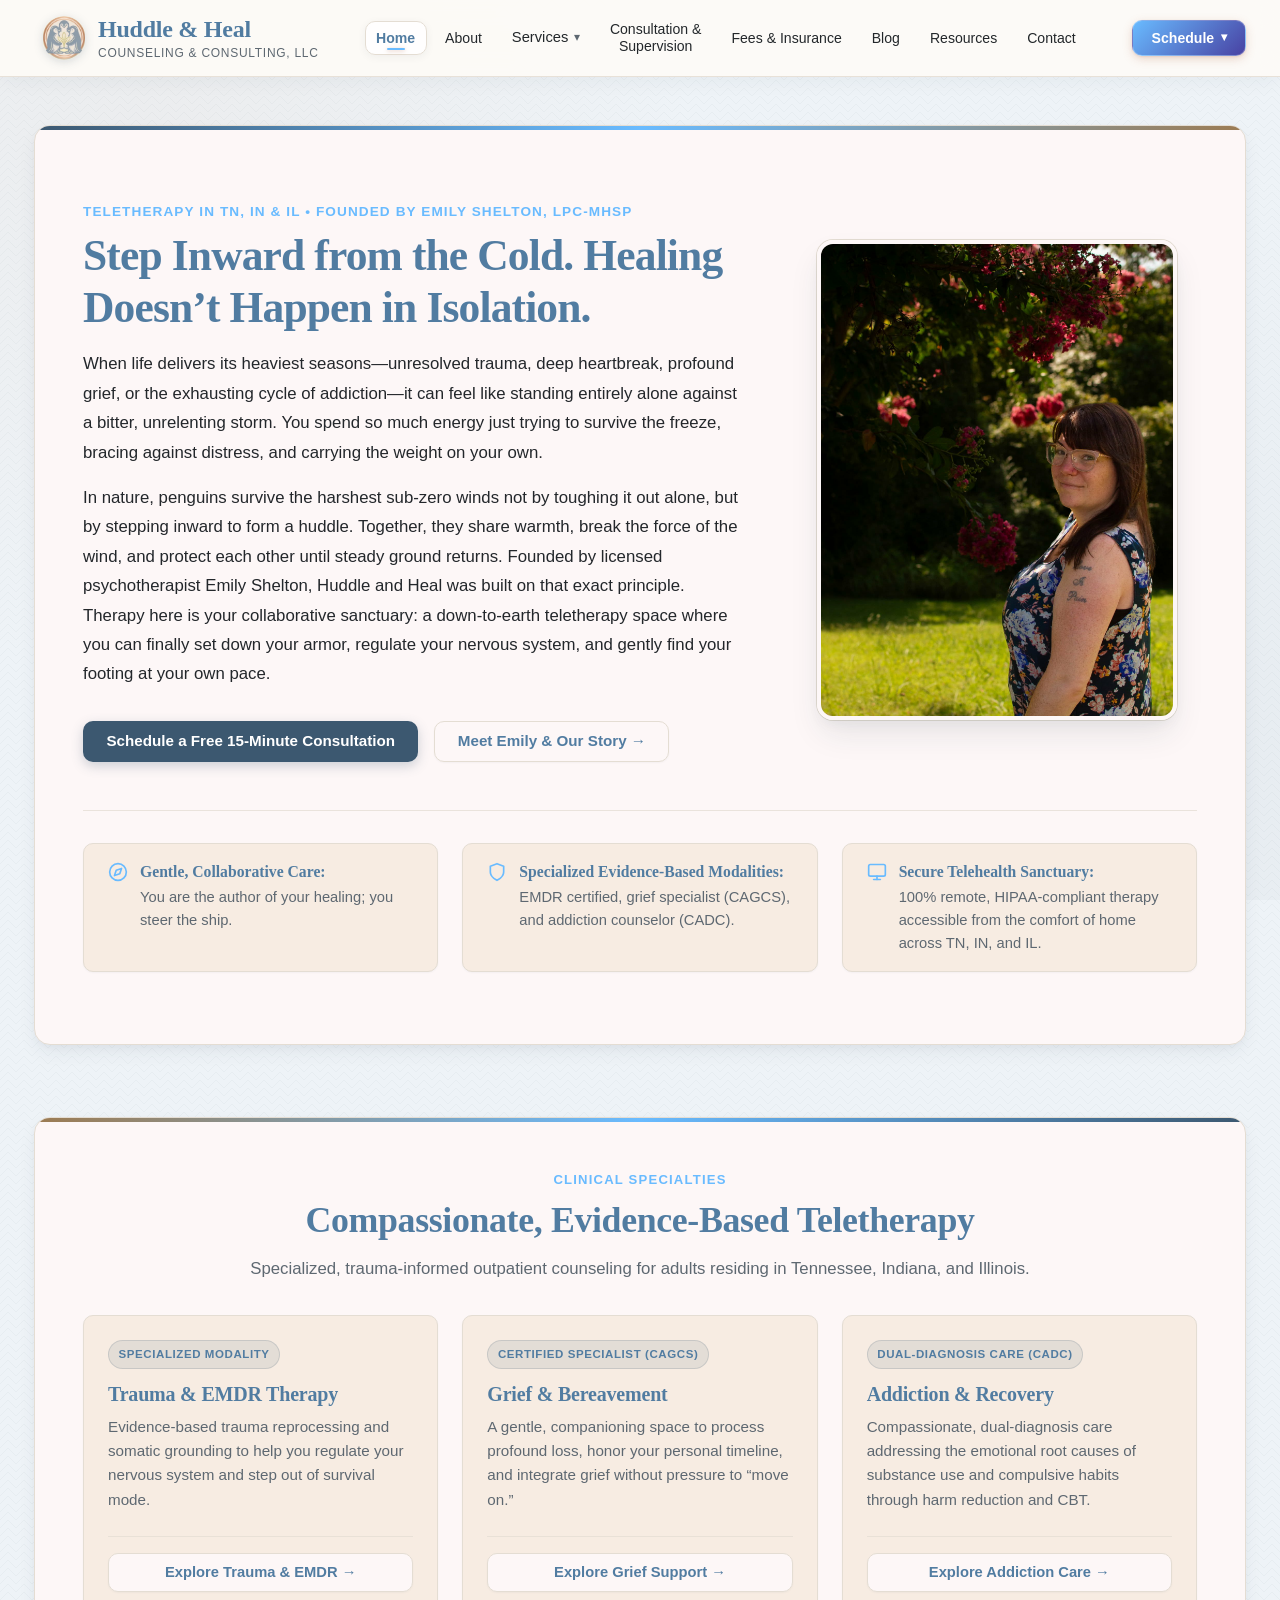
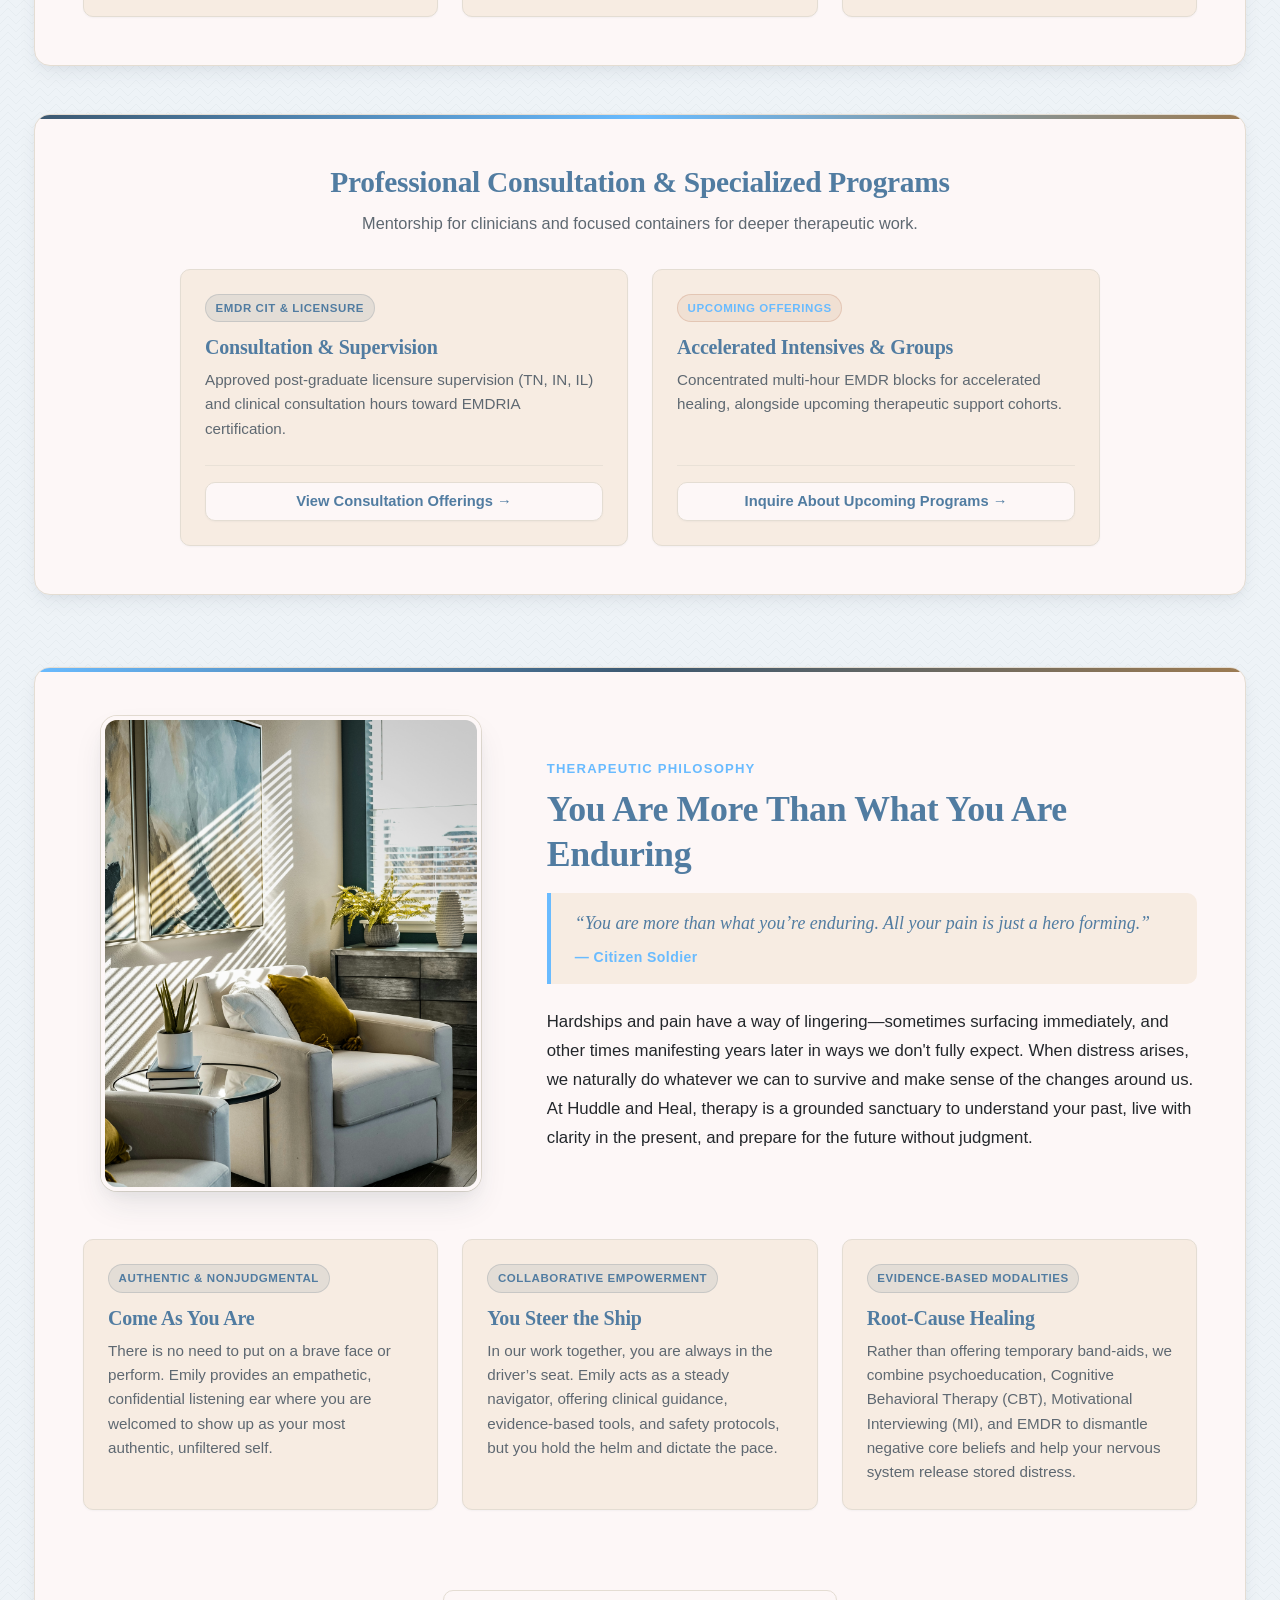
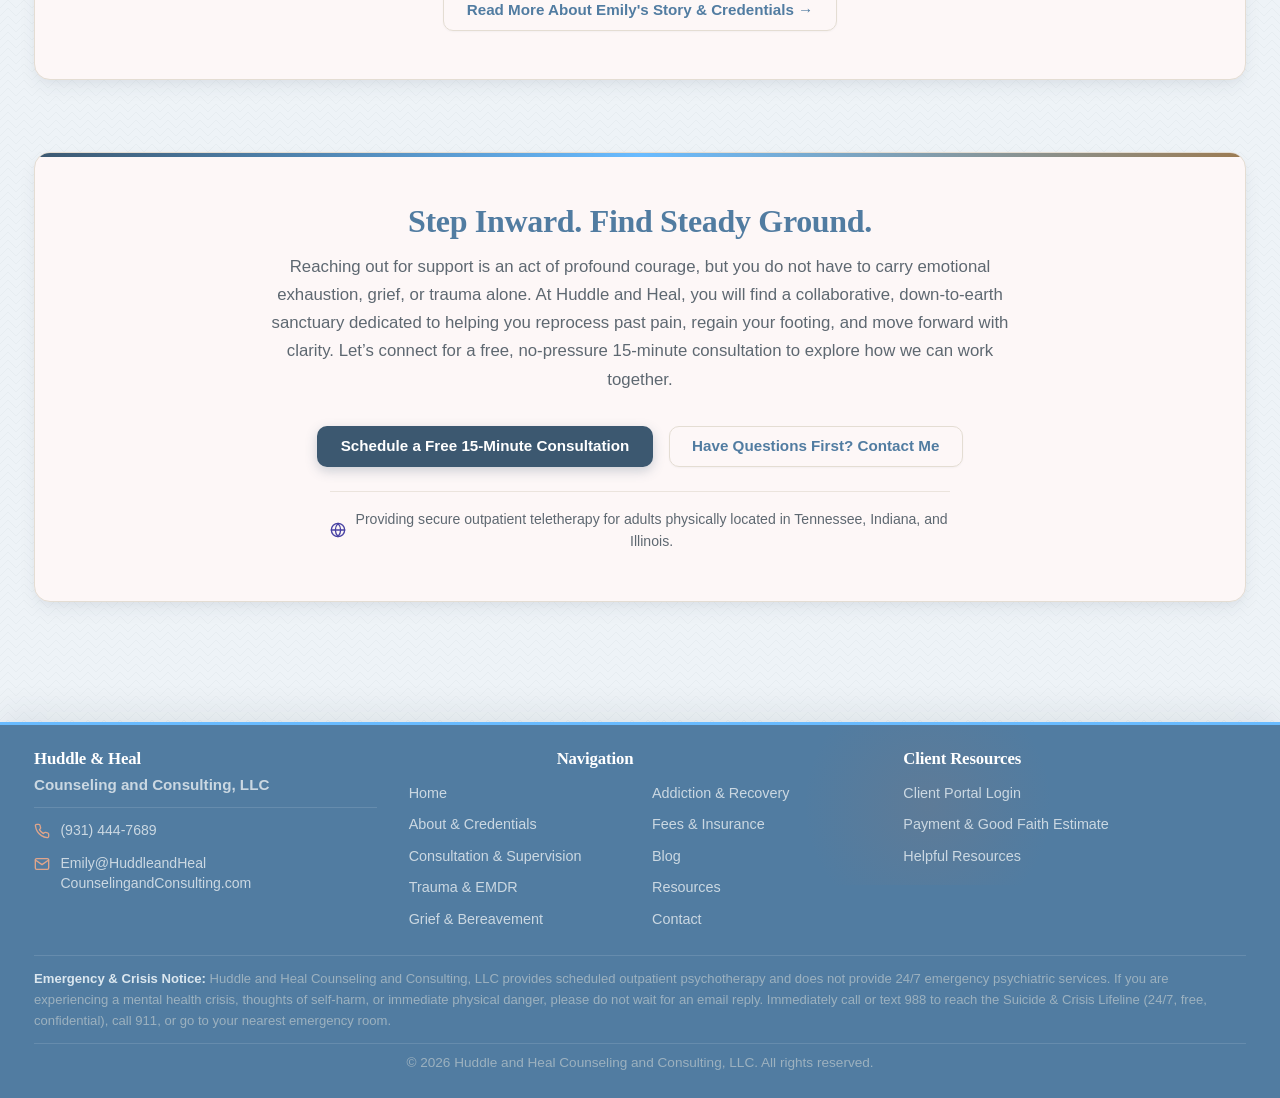
==== commit 54958b24: "img src correction" ====
--- a/index.html
+++ b/index.html
@@ -84,23 +84,31 @@
               <header class="home-hero-header">
                 <span class="home-hero-subtitle">TELETHERAPY IN TN, IN &amp; IL &bull; FOUNDED BY EMILY SHELTON,
                   LPC-MHSP</span>
-                <h1 id="home-hero-title" class="home-hero-title">Step Inward from the Cold. Healing Doesn&rsquo;t Happen in
+                <h1 id="home-hero-title" class="home-hero-title">Step Inward from the Cold. Healing Doesn&rsquo;t Happen
+                  in
                   Isolation.</h1>
               </header>
 
               <div class="home-hero-narrative">
                 <p>
-                  When life delivers its heaviest seasons&mdash;unresolved trauma, deep heartbreak, profound grief, or the
-                  exhausting cycle of addiction&mdash;it can feel like standing entirely alone against a bitter, unrelenting
-                  storm. You spend so much energy just trying to survive the freeze, bracing against distress, and carrying
+                  When life delivers its heaviest seasons&mdash;unresolved trauma, deep heartbreak, profound grief, or
+                  the
+                  exhausting cycle of addiction&mdash;it can feel like standing entirely alone against a bitter,
+                  unrelenting
+                  storm. You spend so much energy just trying to survive the freeze, bracing against distress, and
+                  carrying
                   the weight on your own.
                 </p>
                 <p>
                   In nature, penguins survive the harshest sub-zero winds not by toughing it out alone, but by stepping
-                  inward to form a huddle. Together, they share warmth, break the force of the wind, and protect each other
-                  until steady ground returns. Founded by licensed psychotherapist Emily Shelton, Huddle and Heal was built
-                  on that exact principle. Therapy here is your collaborative sanctuary: a down-to-earth teletherapy space
-                  where you can finally set down your armor, regulate your nervous system, and gently find your footing at
+                  inward to form a huddle. Together, they share warmth, break the force of the wind, and protect each
+                  other
+                  until steady ground returns. Founded by licensed psychotherapist Emily Shelton, Huddle and Heal was
+                  built
+                  on that exact principle. Therapy here is your collaborative sanctuary: a down-to-earth teletherapy
+                  space
+                  where you can finally set down your armor, regulate your nervous system, and gently find your footing
+                  at
                   your own pace.
                 </p>
               </div>
@@ -280,7 +288,7 @@
             <!-- Left Column (~38–40% width): Sanctuary Image -->
             <div class="philosophy-image-wrap">
               <div class="philosophy-image-container">
-                <img src="assets/philosophy-sanctuary.jpg"
+                <img src="assets/philosophy-sanctuary.png"
                   alt="A quiet, sunlit room with a cozy armchair, representing a calm therapy space"
                   class="philosophy-img" loading="lazy" width="1212" height="1817">
               </div>
@@ -301,9 +309,11 @@
               <div class="philosophy-narrative">
                 <p>
                   Hardships and pain have a way of lingering&mdash;sometimes surfacing immediately, and other times
-                  manifesting years later in ways we don't fully expect. When distress arises, we naturally do whatever we
+                  manifesting years later in ways we don't fully expect. When distress arises, we naturally do whatever
+                  we
                   can to survive and make sense of the changes around us. At Huddle and Heal, therapy is a grounded
-                  sanctuary to understand your past, live with clarity in the present, and prepare for the future without
+                  sanctuary to understand your past, live with clarity in the present, and prepare for the future
+                  without
                   judgment.
                 </p>
               </div>
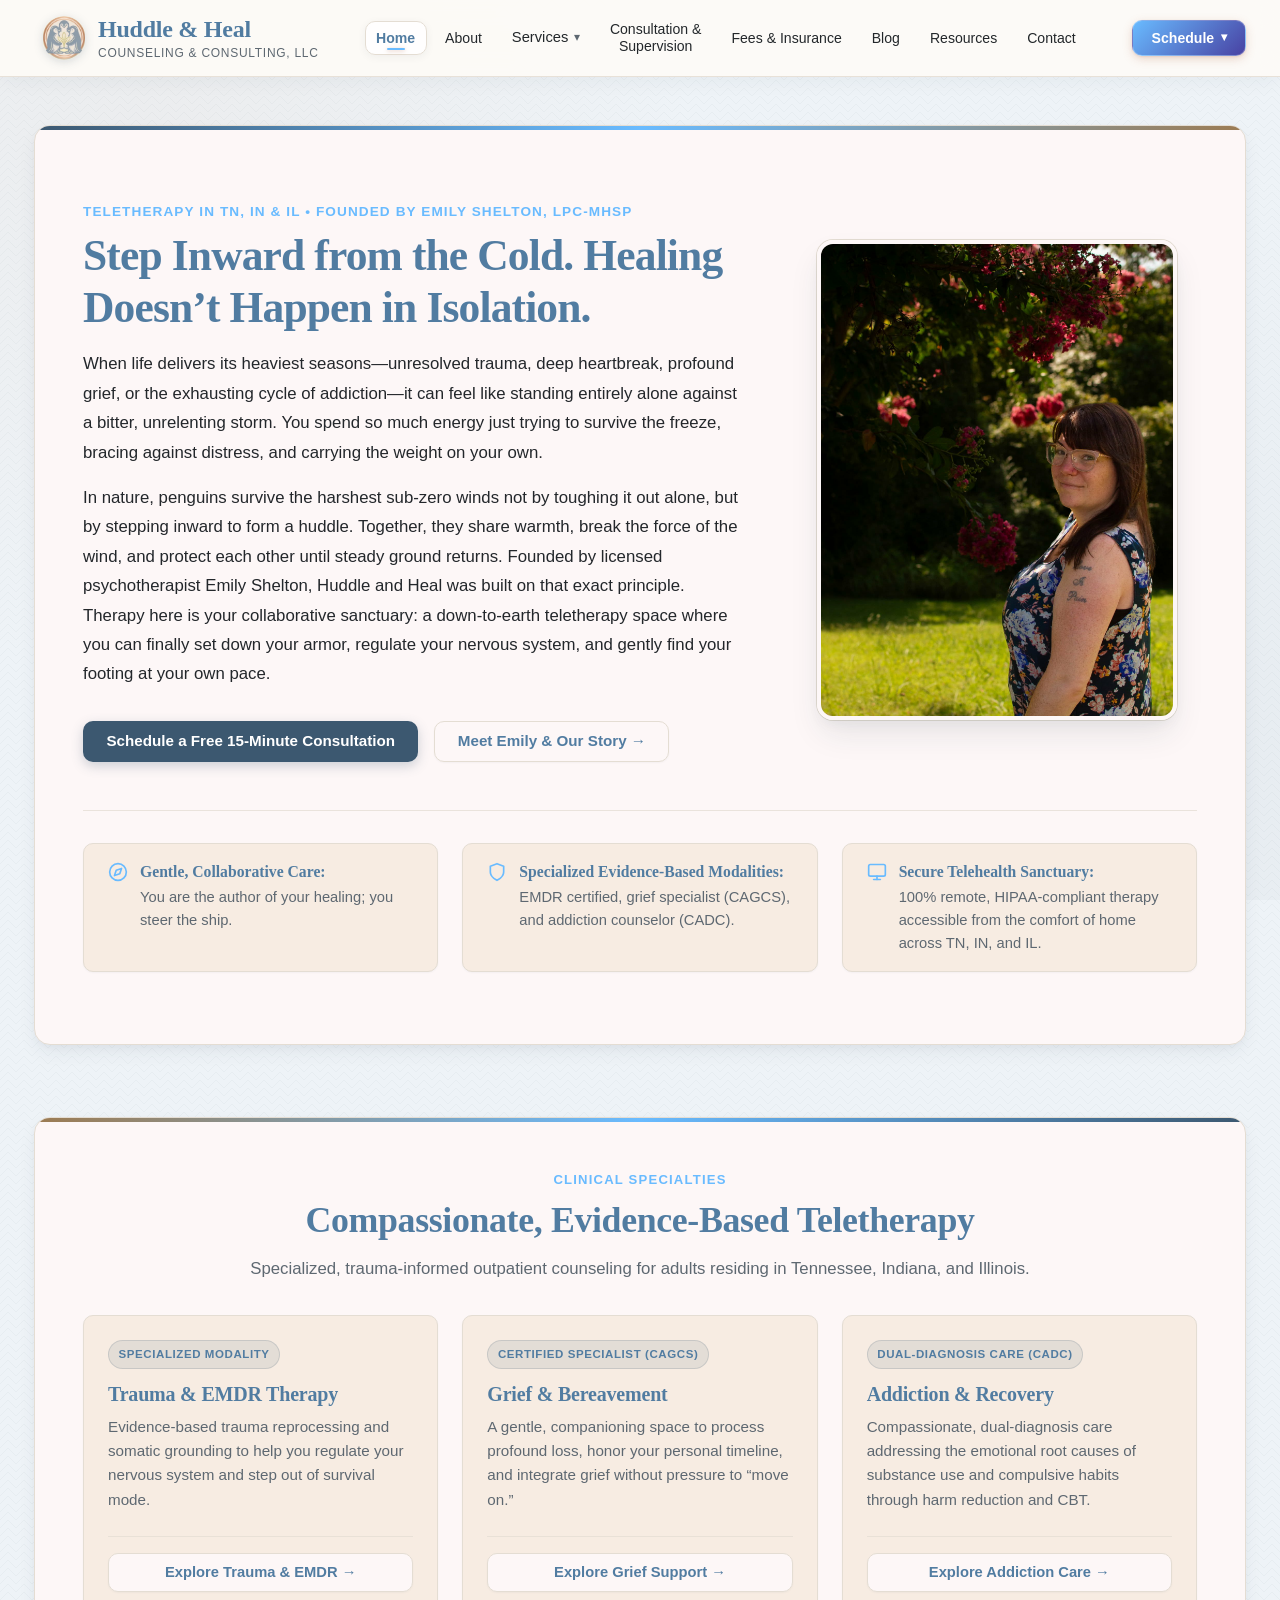
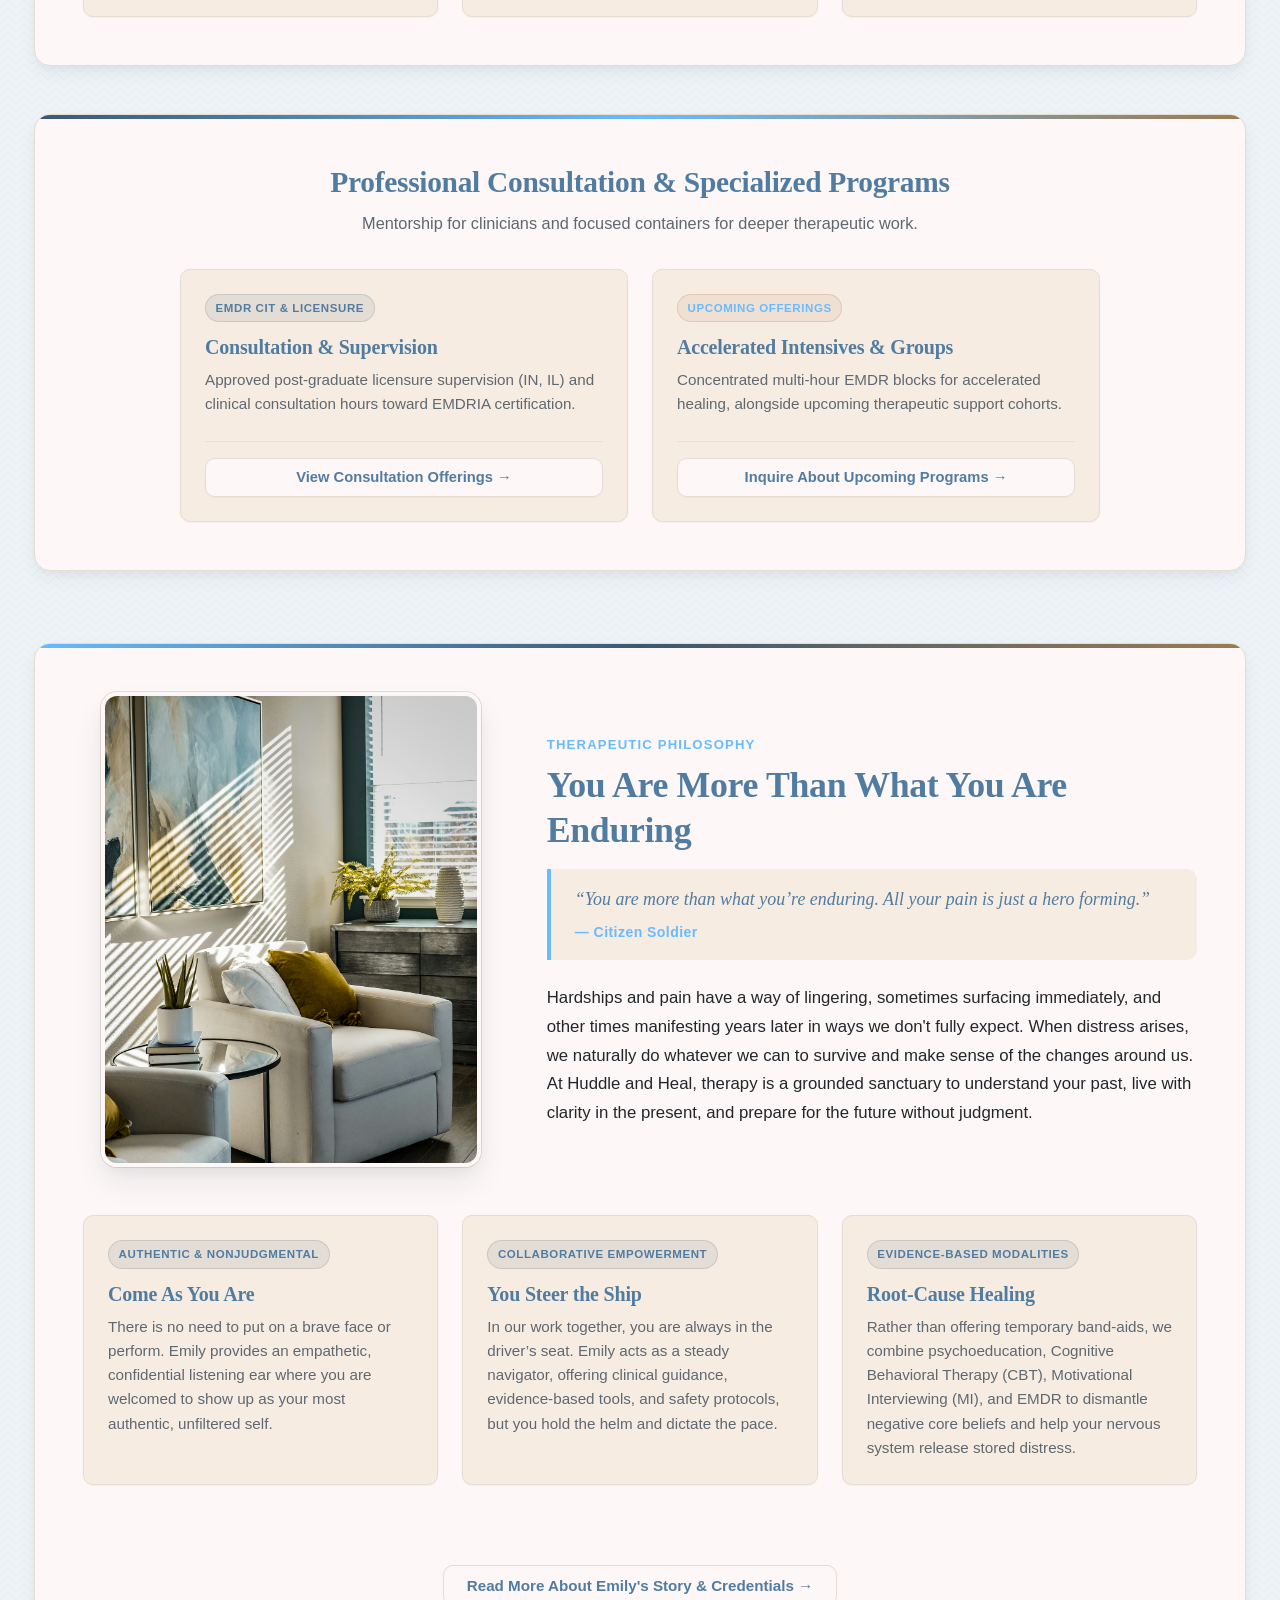
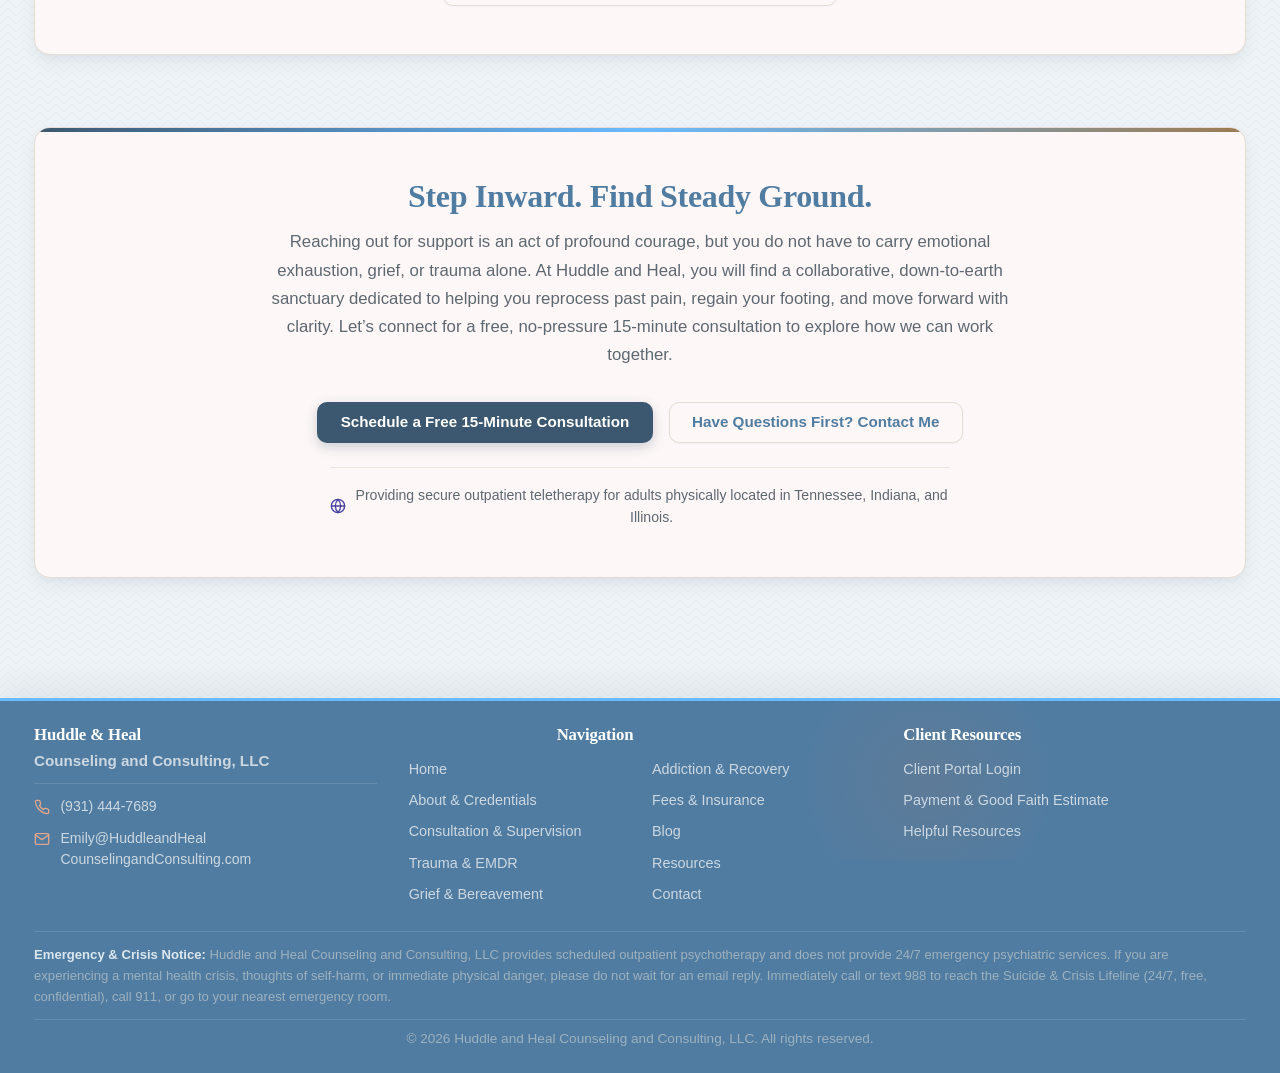
==== commit f87983fb: "Corrections on supervision licensure" ====
--- a/index.html
+++ b/index.html
@@ -6,6 +6,22 @@
   <meta name="viewport" content="width=device-width, initial-scale=1.0">
   <meta name="description"
     content="Huddle and Heal Counseling and Consulting, LLC - Professional mental health counseling and consulting services.">
+
+  <!-- Social Sharing & Link Preview Metadata -->
+  <meta property="og:type" content="website">
+  <meta property="og:url" content="https://mic-sp.github.io/Huddle-Heal/index.html">
+  <meta property="og:title" content="Home | Huddle and Heal Counseling and Consulting, LLC">
+  <meta property="og:description"
+    content="Professional mental health counseling and consulting services. Teletherapy across TN, IN, and IL.">
+  <meta property="og:image" content="https://mic-sp.github.io/Huddle-Heal/assets/logo_sm.png">
+
+  <meta name="twitter:card" content="summary_large_image">
+  <meta name="twitter:url" content="https://mic-sp.github.io/Huddle-Heal/index.html">
+  <meta name="twitter:title" content="Home | Huddle and Heal Counseling and Consulting, LLC">
+  <meta name="twitter:description"
+    content="Professional mental health counseling and consulting services. Teletherapy across TN, IN, and IL.">
+  <meta name="twitter:image" content="https://mic-sp.github.io/Huddle-Heal/assets/logo_sm.png">
+
   <title>Home | Huddle and Heal Counseling and Consulting, LLC</title>
   <link rel="stylesheet" href="css/styles.css">
 </head>
@@ -250,7 +266,7 @@
                 <span class="service-badge">EMDR CIT &amp; LICENSURE</span>
                 <h4 class="service-heading">Consultation &amp; Supervision</h4>
                 <p class="service-desc">
-                  Approved post-graduate licensure supervision (TN, IN, IL) and clinical consultation hours toward
+                  Approved post-graduate licensure supervision (IN, IL) and clinical consultation hours toward
                   EMDRIA certification.
                 </p>
               </div>
@@ -308,7 +324,7 @@
 
               <div class="philosophy-narrative">
                 <p>
-                  Hardships and pain have a way of lingering&mdash;sometimes surfacing immediately, and other times
+                  Hardships and pain have a way of lingering, sometimes surfacing immediately, and other times
                   manifesting years later in ways we don't fully expect. When distress arises, we naturally do whatever
                   we
                   can to survive and make sense of the changes around us. At Huddle and Heal, therapy is a grounded
--- a/css/styles.css
+++ b/css/styles.css
@@ -3794,6 +3794,326 @@
   margin-left: auto;
   margin-right: auto;
 }
+/* ==========================================================================
+   Contact Page: Card-Based Layout
+   ========================================================================== */
+.contact-header-section,
+.contact-actions-section,
+.contact-inquiries-section {
+  margin-bottom: var(--space-2xl);
+}
+
+/* 1. Page Header Card */
+.contact-header-card {
+  position: relative;
+  background-color: var(--color-bg-surface);
+  border: 1px solid var(--color-border);
+  border-radius: var(--border-radius-lg);
+  box-shadow: var(--shadow-md);
+  padding: var(--space-2xl) var(--space-xl);
+  text-align: center;
+  overflow: hidden;
+}
+
+@media (min-width: 768px) {
+  .contact-header-card {
+    padding: var(--space-3xl) var(--space-2xl);
+  }
+}
+
+.contact-header-card::before {
+  content: "";
+  position: absolute;
+  top: 0;
+  left: 0;
+  right: 0;
+  height: 4px;
+  background: linear-gradient(90deg, var(--color-accent) 0%, var(--color-primary) 50%, var(--color-secondary) 100%);
+}
+
+.contact-tag {
+  display: inline-block;
+  font-family: var(--font-family-sans);
+  font-size: 0.82rem;
+  font-weight: 700;
+  text-transform: uppercase;
+  letter-spacing: 0.09em;
+  color: var(--color-accent);
+  margin-bottom: var(--space-xs);
+}
+
+.contact-title {
+  font-family: var(--font-family-serif);
+  font-size: clamp(2rem, 3.2vw, 2.75rem);
+  font-weight: 700;
+  color: var(--color-primary-dark);
+  line-height: 1.2;
+  margin-bottom: var(--space-sm);
+  letter-spacing: -0.01em;
+}
+
+.contact-lead {
+  font-size: 1.05rem;
+  line-height: 1.72;
+  color: var(--color-text-main);
+  max-width: 820px;
+  margin: 0 auto;
+}
+
+/* 2. Two-Column Action Cards */
+.contact-actions-grid {
+  display: grid;
+  grid-template-columns: 1fr;
+  gap: var(--space-xl);
+}
+
+@media (min-width: 768px) {
+  .contact-actions-grid {
+    grid-template-columns: repeat(2, 1fr);
+    gap: var(--space-2xl);
+  }
+}
+
+.contact-action-card {
+  position: relative;
+  background-color: var(--color-bg-surface);
+  border: 1px solid var(--color-border);
+  border-radius: var(--border-radius-lg);
+  box-shadow: var(--shadow-md);
+  padding: var(--space-xl);
+  display: flex;
+  flex-direction: column;
+  justify-content: space-between;
+  overflow: hidden;
+  transition:
+    transform var(--transition-base),
+    box-shadow var(--transition-base),
+    border-color var(--transition-fast);
+}
+
+.contact-action-card:hover {
+  transform: translateY(-3px);
+  box-shadow: var(--shadow-lg);
+  border-color: var(--color-secondary-light);
+}
+
+.action-card-prospective::before {
+  content: "";
+  position: absolute;
+  top: 0;
+  left: 0;
+  right: 0;
+  height: 4px;
+  background: linear-gradient(90deg, var(--color-accent) 0%, var(--color-accent-hover) 100%);
+}
+
+.action-card-portal::before {
+  content: "";
+  position: absolute;
+  top: 0;
+  left: 0;
+  right: 0;
+  height: 4px;
+  background: linear-gradient(90deg, var(--color-primary) 0%, var(--color-primary-light) 100%);
+}
+
+.contact-badge {
+  display: inline-flex;
+  align-items: center;
+  font-family: var(--font-family-sans);
+  font-size: 0.75rem;
+  font-weight: 700;
+  letter-spacing: 0.06em;
+  text-transform: uppercase;
+  padding: 0.28rem 0.65rem;
+  border-radius: 9999px;
+  margin-bottom: var(--space-md);
+  align-self: flex-start;
+}
+
+.badge-prospective {
+  color: var(--color-primary-dark);
+  background-color: rgba(105, 187, 255, 0.16);
+  border: 1px solid rgba(105, 187, 255, 0.35);
+}
+
+.badge-portal {
+  color: var(--color-primary-dark);
+  background-color: rgba(60, 88, 112, 0.12);
+  border: 1px solid rgba(60, 88, 112, 0.22);
+}
+
+.contact-action-heading {
+  font-family: var(--font-family-serif);
+  font-size: clamp(1.4rem, 2.2vw, 1.75rem);
+  font-weight: 700;
+  color: var(--color-primary-dark);
+  line-height: 1.3;
+  margin-bottom: var(--space-sm);
+}
+
+.contact-action-desc {
+  font-size: 1.02rem;
+  line-height: 1.68;
+  color: var(--color-text-muted);
+  margin-bottom: var(--space-xl);
+}
+
+.contact-action-footer {
+  margin-top: auto;
+}
+
+.contact-action-footer .btn {
+  width: 100%;
+  text-align: center;
+  justify-content: center;
+  padding: 0.8rem 1.25rem;
+  font-size: 1rem;
+}
+
+/* 3. Direct Contact Details & Practice Information Card */
+.contact-inquiries-card {
+  position: relative;
+  background-color: var(--color-bg-surface);
+  border: 1px solid var(--color-border);
+  border-radius: var(--border-radius-lg);
+  box-shadow: var(--shadow-md);
+  padding: var(--space-2xl) var(--space-xl);
+  overflow: hidden;
+}
+
+@media (min-width: 768px) {
+  .contact-inquiries-card {
+    padding: var(--space-3xl) var(--space-2xl);
+  }
+}
+
+.contact-inquiries-card::before {
+  content: "";
+  position: absolute;
+  top: 0;
+  left: 0;
+  right: 0;
+  height: 4px;
+  background: linear-gradient(90deg, var(--color-secondary) 0%, var(--color-accent) 50%, var(--color-primary) 100%);
+}
+
+.contact-inquiries-header {
+  text-align: center;
+  max-width: 800px;
+  margin: 0 auto var(--space-2xl);
+}
+
+.contact-inquiries-title {
+  font-family: var(--font-family-serif);
+  font-size: clamp(1.65rem, 2.5vw, 2.1rem);
+  font-weight: 700;
+  color: var(--color-primary-dark);
+  line-height: 1.3;
+  margin-bottom: var(--space-xs);
+}
+
+.contact-inquiries-subtitle {
+  font-size: 1.02rem;
+  line-height: 1.65;
+  color: var(--color-text-muted);
+  margin-bottom: 0;
+}
+
+.contact-details-grid {
+  display: grid;
+  grid-template-columns: 1fr;
+  gap: var(--space-lg);
+}
+
+@media (min-width: 600px) and (max-width: 991px) {
+  .contact-details-grid {
+    grid-template-columns: repeat(2, 1fr);
+  }
+}
+
+@media (min-width: 992px) {
+  .contact-details-grid {
+    grid-template-columns: repeat(4, 1fr);
+    gap: var(--space-lg);
+  }
+}
+
+.contact-detail-item {
+  background-color: var(--color-bg-alt);
+  border: 1px solid var(--color-border);
+  border-radius: var(--border-radius-md);
+  padding: var(--space-lg);
+  display: flex;
+  flex-direction: column;
+  box-shadow: var(--shadow-xs);
+  transition:
+    transform var(--transition-base),
+    box-shadow var(--transition-base),
+    border-color var(--transition-fast);
+}
+
+.contact-detail-item:hover {
+  transform: translateY(-2px);
+  box-shadow: var(--shadow-sm);
+  border-color: var(--color-secondary-light);
+}
+
+.contact-detail-icon {
+  width: 44px;
+  height: 44px;
+  border-radius: var(--border-radius-sm);
+  background-color: rgba(105, 187, 255, 0.15);
+  color: var(--color-accent);
+  display: flex;
+  align-items: center;
+  justify-content: center;
+  margin-bottom: var(--space-md);
+  flex-shrink: 0;
+}
+
+.contact-detail-content {
+  font-size: 0.95rem;
+  line-height: 1.6;
+  color: var(--color-text-main);
+}
+
+.contact-detail-content p {
+  margin-bottom: var(--space-xs);
+}
+
+.contact-detail-content p:last-child {
+  margin-bottom: 0;
+}
+
+.contact-label {
+  font-family: var(--font-family-serif);
+  font-size: 1.02rem;
+  color: var(--color-primary-dark);
+}
+
+.contact-link {
+  color: var(--color-primary);
+  font-weight: 600;
+  text-decoration: underline;
+  text-decoration-thickness: 1px;
+  text-underline-offset: 3px;
+  word-break: break-word;
+  transition: color var(--transition-fast);
+}
+
+.contact-link:hover,
+.contact-link:focus-visible {
+  color: var(--color-accent-hover);
+}
+
+.contact-note {
+  font-size: 0.85rem;
+  color: var(--color-text-muted);
+  font-style: italic;
+  line-height: 1.45;
+  margin-top: var(--space-xs);
+}
 
 /* ==========================================================================
    Reusable Modern Interactive Controls & Buttons
